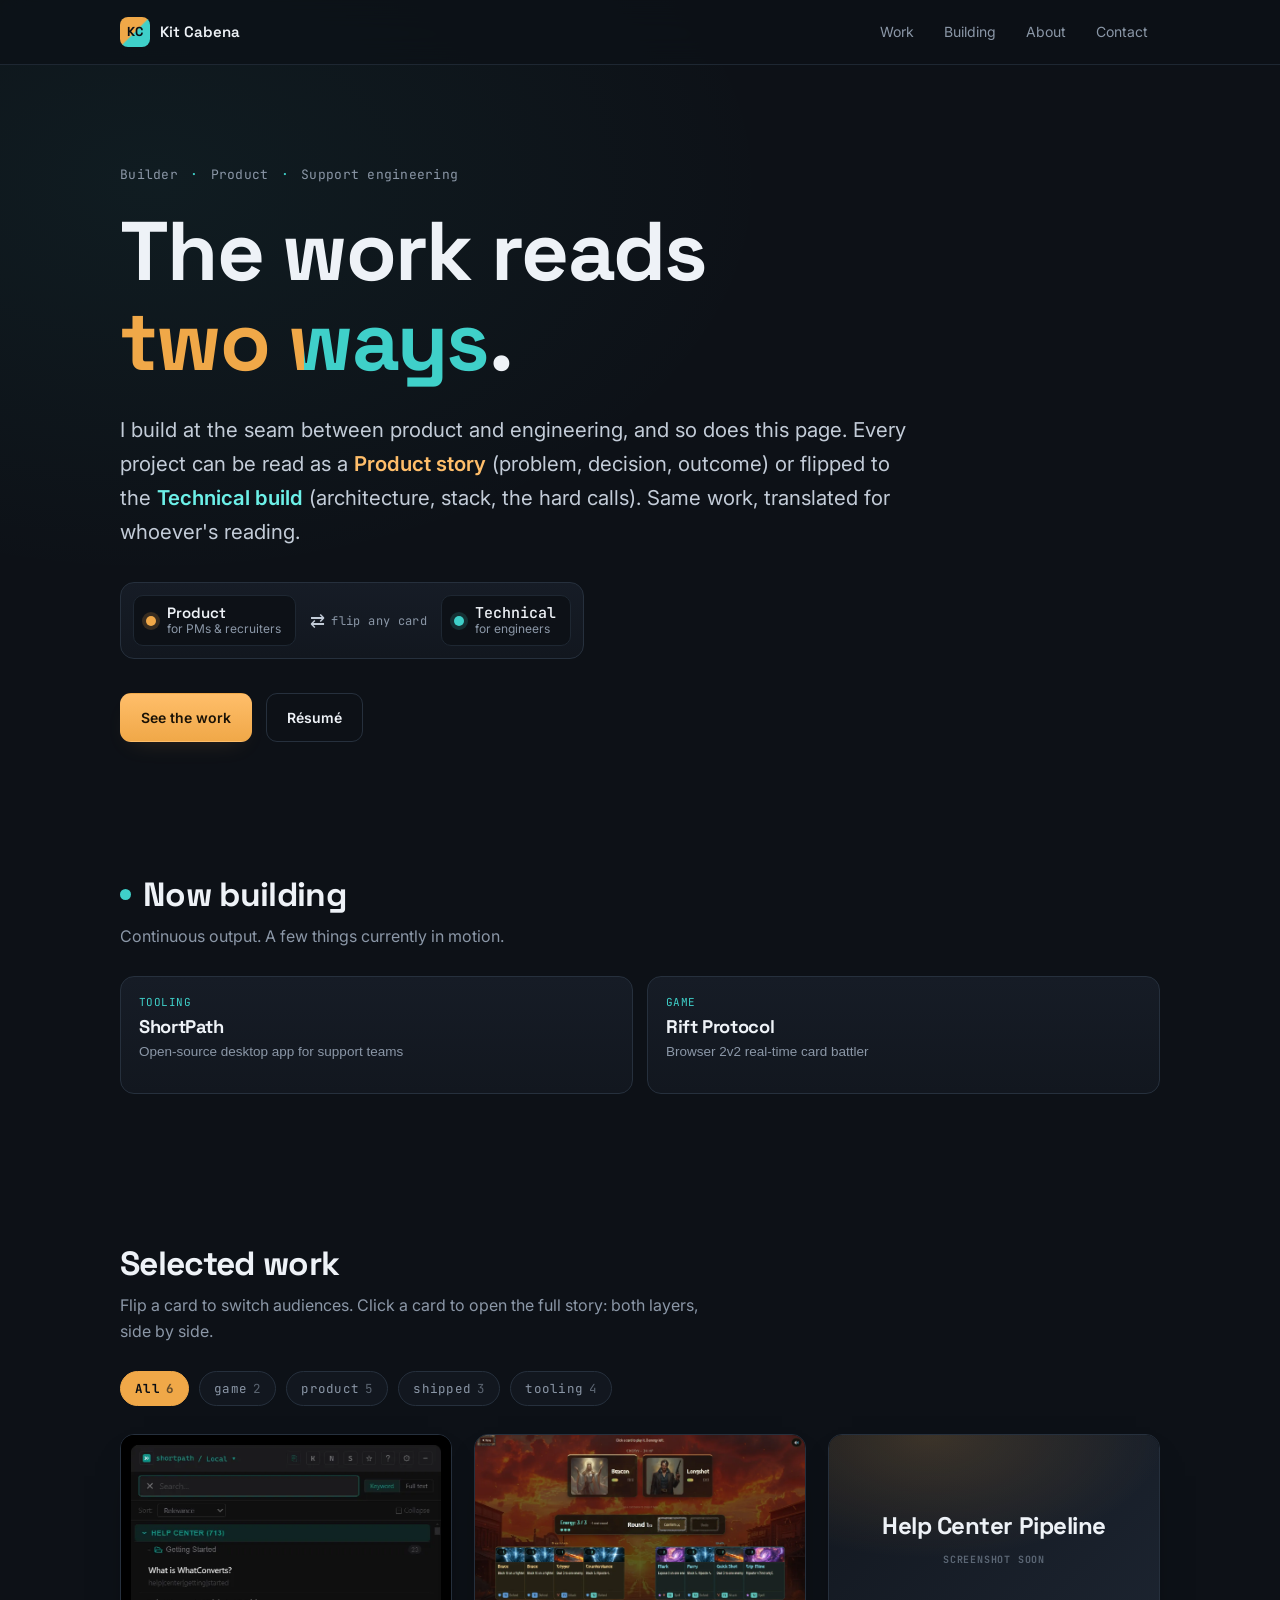
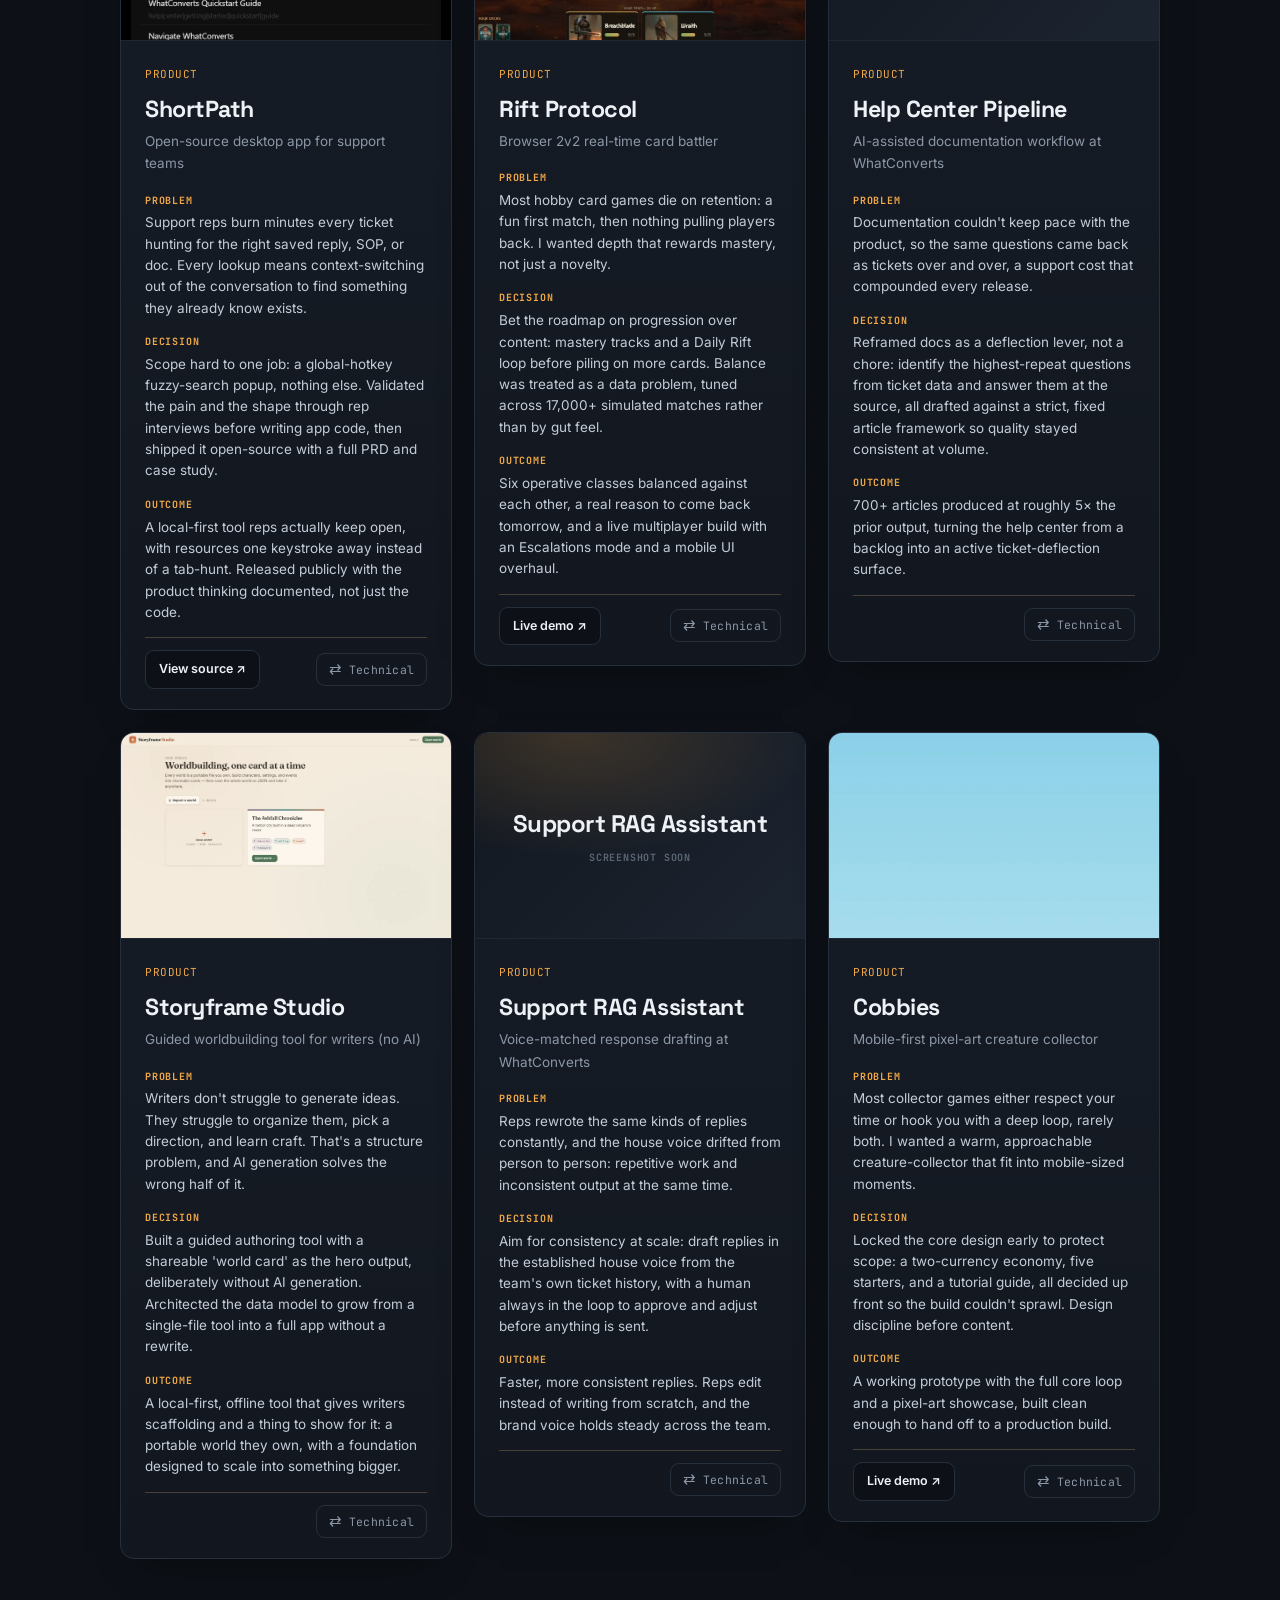
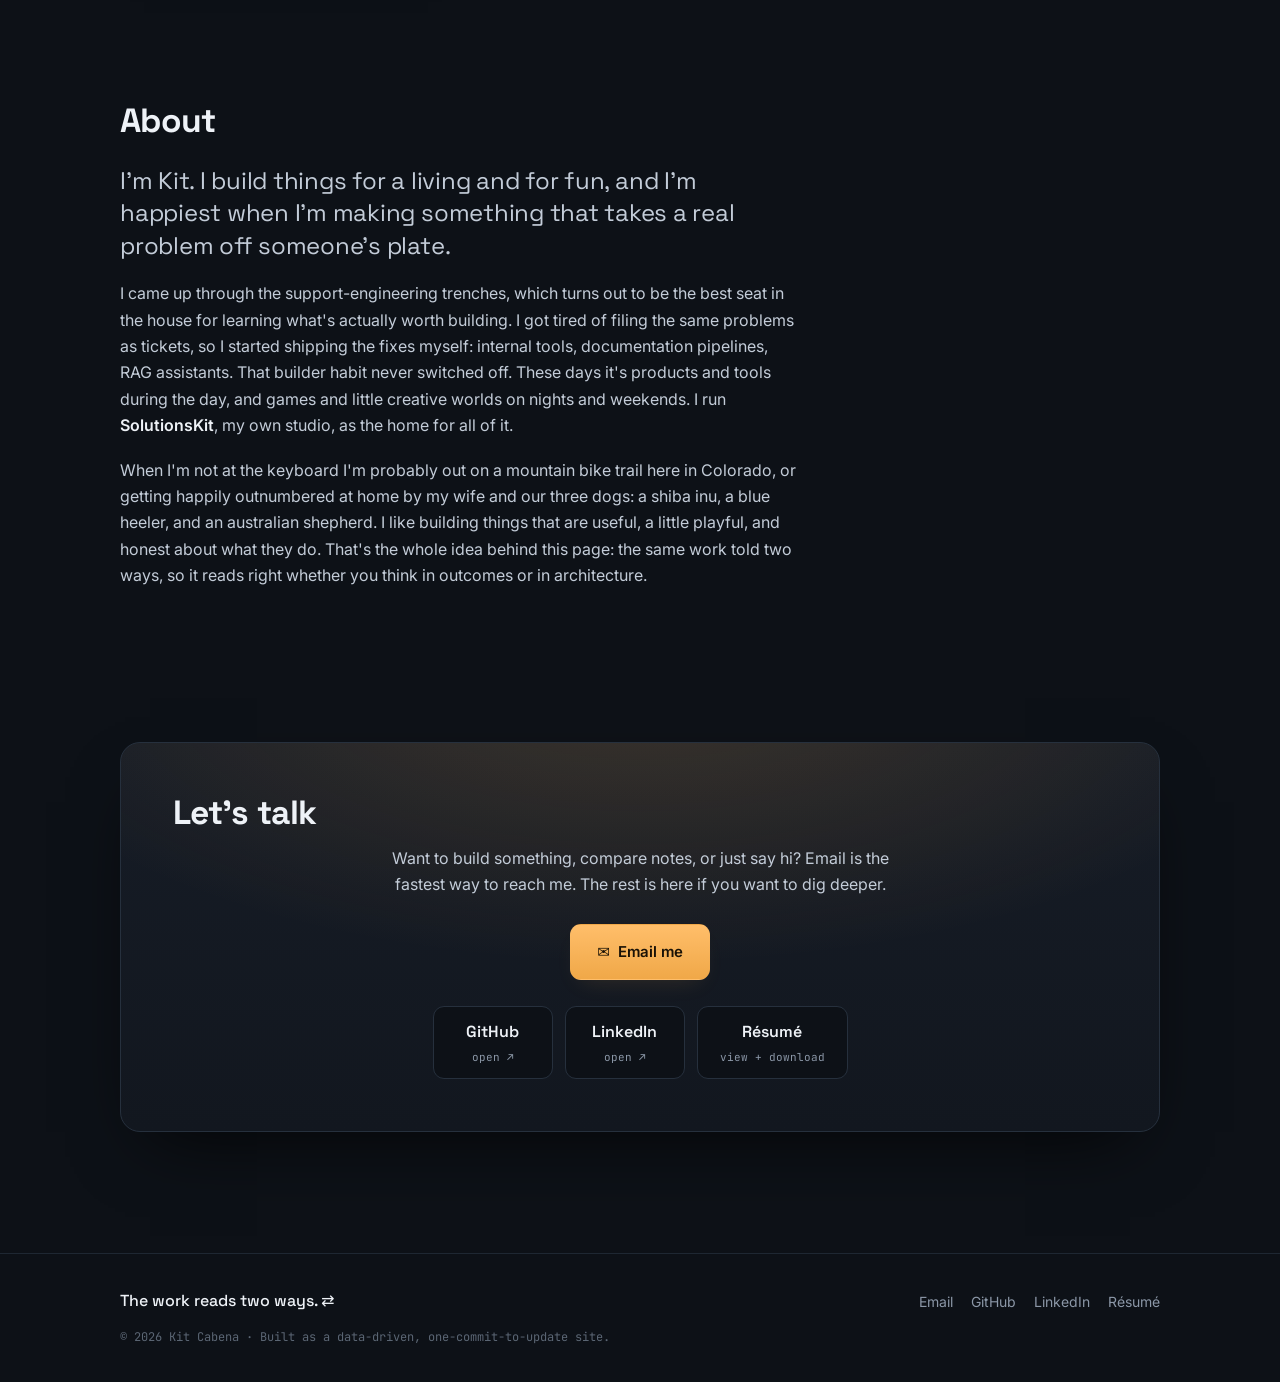
==== index.html @ 638cd9e2 "content: personable About, no em dashes, screenshots on cards, Rift Protocol - Rewrote About in a wa" ====
<!doctype html>
<html lang="en">
<head>
  <meta charset="utf-8" />
  <meta name="viewport" content="width=device-width, initial-scale=1" />
  <title>Kit Cabena · Product &amp; Engineering, read two ways</title>

  <meta name="description" content="Kit Cabena's portfolio. Every project reads two ways: flip a card between the Product story and the Technical build. Bridging product and engineering, deep and creative." />
  <meta name="author" content="Kit Cabena" />
  <meta name="theme-color" content="#0d1117" />

  <!-- Open Graph / social -->
  <meta property="og:type" content="website" />
  <meta property="og:title" content="Kit Cabena · Product &amp; Engineering, read two ways" />
  <meta property="og:description" content="Every project flips between a Product story and a Technical build. I bridge product and engineering, technically deep and creative." />
  <meta property="og:image" content="assets/og.png" />
  <meta property="og:image:width" content="1200" />
  <meta property="og:image:height" content="630" />
  <meta name="twitter:card" content="summary_large_image" />
  <meta name="twitter:title" content="Kit Cabena · Product &amp; Engineering, read two ways" />
  <meta name="twitter:description" content="Every project flips between a Product story and a Technical build." />
  <meta name="twitter:image" content="assets/og.png" />

  <link rel="icon" href="assets/favicon.svg" type="image/svg+xml" />

  <!-- Fonts: engineered grotesque display, clean sans body, mono for the technical layer -->
  <link rel="preconnect" href="https://fonts.googleapis.com" />
  <link rel="preconnect" href="https://fonts.gstatic.com" crossorigin />
  <link href="https://fonts.googleapis.com/css2?family=Space+Grotesk:wght@400;500;600;700&family=Inter:wght@400;500;600;700&family=JetBrains+Mono:wght@400;500;700&display=swap" rel="stylesheet" />

  <link rel="stylesheet" href="src/styles.css?v=4" />
</head>
<body>
  <a class="skip-link" href="#work">Skip to work</a>

  <!-- ── Header ─────────────────────────────────────────────────────────── -->
  <header class="site-header" id="top">
    <div class="wrap header-inner">
      <a class="logo" href="#top" aria-label="Kit Cabena, home">
        <span class="logo-mark" aria-hidden="true">KC</span>
        <span class="logo-text">Kit Cabena</span>
      </a>
      <nav class="nav" aria-label="Primary">
        <a href="#work">Work</a>
        <a href="#now">Building</a>
        <a href="#about">About</a>
        <a href="#contact">Contact</a>
      </nav>
    </div>
  </header>

  <main>
    <!-- ── Hero ─────────────────────────────────────────────────────────── -->
    <section class="hero wrap" id="hero">
      <p class="hero-eyebrow">Builder <span aria-hidden="true">·</span> Product <span aria-hidden="true">·</span> Support engineering</p>
      <h1 class="hero-title">
        The work reads <span class="grad-product">two ways</span>.
      </h1>
      <p class="hero-lede">
        I build at the seam between product and engineering, and so does this page.
        Every project can be read as a <strong class="ink-product">Product story</strong>
        (problem, decision, outcome) or flipped to the <strong class="ink-tech">Technical build</strong>
        (architecture, stack, the hard calls). Same work, translated for whoever's reading.
      </p>

      <!-- Compact "how to read this" explainer -->
      <div class="layer-explainer" role="note" aria-label="How to read the project cards">
        <div class="layer-chip layer-chip--product">
          <span class="dot" aria-hidden="true"></span>
          <div>
            <span class="layer-chip-title">Product</span>
            <span class="layer-chip-sub">for PMs &amp; recruiters</span>
          </div>
        </div>
        <button class="layer-explainer-flip" type="button" aria-hidden="true" tabindex="-1">
          <span class="flip-glyph">⇄</span> flip any card
        </button>
        <div class="layer-chip layer-chip--tech">
          <span class="dot" aria-hidden="true"></span>
          <div>
            <span class="layer-chip-title">Technical</span>
            <span class="layer-chip-sub">for engineers</span>
          </div>
        </div>
      </div>

      <div class="hero-cta">
        <a class="btn btn--primary" href="#work">See the work</a>
        <button class="btn btn--ghost" type="button" data-resume>Résumé</button>
      </div>
    </section>

    <!-- ── Now building (live strip) ────────────────────────────────────── -->
    <section class="now wrap" id="now" aria-labelledby="now-heading">
      <div class="section-head">
        <h2 id="now-heading" class="section-title">
          <span class="pulse" aria-hidden="true"></span> Now building
        </h2>
        <p class="section-sub">Continuous output. A few things currently in motion.</p>
      </div>
      <div class="now-strip" id="now-strip" role="list">
        <!-- rendered from projects.js (featured) -->
      </div>
    </section>

    <!-- ── Selected work ────────────────────────────────────────────────── -->
    <section class="work wrap" id="work" aria-labelledby="work-heading">
      <div class="section-head">
        <h2 id="work-heading" class="section-title">Selected work</h2>
        <p class="section-sub">
          Flip a card to switch audiences. Click a card to open the full story: both layers, side by side.
        </p>
      </div>

      <div class="filters" id="filters" role="group" aria-label="Filter projects by tag">
        <!-- filter buttons rendered from the union of project tags -->
      </div>

      <div class="grid" id="grid">
        <!-- project cards rendered from projects.js -->
      </div>
      <p class="grid-empty" id="grid-empty" hidden>No projects match that filter.</p>
    </section>

    <!-- ── About ────────────────────────────────────────────────────────── -->
    <section class="about wrap" id="about" aria-labelledby="about-heading">
      <div class="section-head">
        <h2 id="about-heading" class="section-title">About</h2>
      </div>
      <div class="about-body">
        <p class="about-lede">
          I'm Kit. I build things for a living and for fun, and I'm happiest when I'm
          making something that takes a real problem off someone's plate.
        </p>
        <p>
          I came up through the support-engineering trenches, which turns out to be the
          best seat in the house for learning what's actually worth building. I got tired
          of filing the same problems as tickets, so I started shipping the fixes myself:
          internal tools, documentation pipelines, RAG assistants. That builder habit never
          switched off. These days it's products and tools during the day, and games and
          little creative worlds on nights and weekends. I run <strong>SolutionsKit</strong>,
          my own studio, as the home for all of it.
        </p>
        <p>
          When I'm not at the keyboard I'm probably out on a mountain bike trail here in
          Colorado, or getting happily outnumbered at home by my wife and our three dogs:
          a shiba inu, a blue heeler, and an australian shepherd. I like building things
          that are useful, a little playful, and honest about what they do. That's the whole
          idea behind this page: the same work told two ways, so it reads right whether you
          think in outcomes or in architecture.
        </p>
      </div>
    </section>

    <!-- ── Contact ──────────────────────────────────────────────────────── -->
    <section class="contact wrap" id="contact" aria-labelledby="contact-heading">
      <div class="contact-card">
        <h2 id="contact-heading" class="section-title">Let's talk</h2>
        <p class="contact-lede">
          Want to build something, compare notes, or just say hi? Email is the fastest way
          to reach me. The rest is here if you want to dig deeper.
        </p>

        <a class="btn btn--primary btn--lg contact-primary"
           href="mailto:dadpopsdev@gmail.com?subject=Saw%20your%20portfolio&amp;body=Hi%20Kit%2C%0A%0A">
          <span aria-hidden="true">✉</span> Email me
        </a>

        <div class="contact-links">
          <a class="contact-link" id="link-github" href="#" target="_blank" rel="noopener noreferrer" data-ask="github">
            <span class="contact-link-label">GitHub</span>
            <span class="contact-link-hint" data-ask-hint>link TBD</span>
          </a>
          <a class="contact-link" id="link-linkedin" href="#" target="_blank" rel="noopener noreferrer" data-ask="linkedin">
            <span class="contact-link-label">LinkedIn</span>
            <span class="contact-link-hint" data-ask-hint>link TBD</span>
          </a>
          <button class="contact-link" type="button" data-resume>
            <span class="contact-link-label">Résumé</span>
            <span class="contact-link-hint">view + download</span>
          </button>
        </div>
      </div>
    </section>
  </main>

  <!-- ── Footer ───────────────────────────────────────────────────────── -->
  <footer class="site-footer">
    <div class="wrap footer-inner">
      <p class="footer-thesis">The work reads two ways. <span aria-hidden="true">⇄</span></p>
      <nav class="footer-links" aria-label="Footer">
        <a href="mailto:dadpopsdev@gmail.com">Email</a>
        <a id="foot-github" href="#" target="_blank" rel="noopener noreferrer" data-ask="github">GitHub</a>
        <a id="foot-linkedin" href="#" target="_blank" rel="noopener noreferrer" data-ask="linkedin">LinkedIn</a>
        <button type="button" data-resume>Résumé</button>
      </nav>
      <p class="footer-fine">© <span id="year">2026</span> Kit Cabena · Built as a data-driven, one-commit-to-update site.</p>
    </div>
  </footer>

  <!-- ── Project modal (single instance, populated on open) ───────────── -->
  <div class="modal-root" id="modal-root" hidden>
    <div class="modal-backdrop" data-close="backdrop"></div>
    <div class="modal" role="dialog" aria-modal="true" aria-labelledby="modal-title" tabindex="-1">
      <button class="modal-close" type="button" data-close="button" aria-label="Close">✕</button>
      <div class="modal-content" id="modal-content">
        <!-- populated by app.js -->
      </div>
    </div>
  </div>

  <script type="module" src="src/app.js?v=4"></script>
</body>
</html>
---- src/styles.css ----
/* =============================================================================
 * styles.css — Kit Cabena, dual-layer portfolio
 *
 * Design system is dual-signal: one deep-ink base, two accents that ARE the
 * two-audience argument — amber = product, phosphor cyan = technical. The
 * signature is the per-card flip, executed as a true mode-change: the color
 * temperature AND the typographic voice both shift between faces.
 * =========================================================================== */

/* ── Tokens ────────────────────────────────────────────────────────────── */
:root {
  /* base — deep ink */
  --ink-900: #0a0e14;
  --ink-850: #0d1117;   /* page base */
  --ink-800: #12171f;
  --surface: #161c26;   /* raised card */
  --surface-2: #1c2430; /* raised-more */
  --hair: #26303d;      /* hairline borders */
  --hair-soft: #1e2732;

  /* text — muted fog */
  --fog-100: #eef2f7;
  --fog-300: #c3ccd8;
  --fog-500: #8b97a7;
  --fog-700: #5b6674;

  /* dual signal */
  --product: #f0a848;         /* amber — product */
  --product-bright: #ffbe6a;
  --product-deep: #7a4d15;
  --product-glow: rgba(240, 168, 72, 0.18);

  --tech: #3fd0c9;            /* phosphor cyan — technical */
  --tech-bright: #6cf0e8;
  --tech-deep: #12514d;
  --tech-glow: rgba(63, 208, 201, 0.16);

  /* type */
  --font-display: "Space Grotesk", system-ui, sans-serif;
  --font-body: "Inter", system-ui, -apple-system, sans-serif;
  --font-mono: "JetBrains Mono", ui-monospace, "SF Mono", Menlo, monospace;

  /* geometry */
  --radius: 14px;
  --radius-lg: 20px;
  --wrap: 1120px;
  --gutter: clamp(18px, 4vw, 40px);

  --shadow-card: 0 1px 0 rgba(255,255,255,0.03) inset, 0 18px 40px -24px rgba(0,0,0,0.7);
  --shadow-pop: 0 30px 70px -30px rgba(0,0,0,0.85);

  --ease: cubic-bezier(0.22, 1, 0.36, 1);
  --flip-ease: cubic-bezier(0.66, 0, 0.2, 1);
}

/* ── Reset-ish ─────────────────────────────────────────────────────────── */
* { box-sizing: border-box; }
html { scroll-behavior: smooth; }
@media (prefers-reduced-motion: reduce) { html { scroll-behavior: auto; } }

body {
  margin: 0;
  background:
    radial-gradient(1100px 620px at 78% -8%, rgba(240,168,72,0.07), transparent 60%),
    radial-gradient(1000px 640px at 12% 4%, rgba(63,208,201,0.06), transparent 62%),
    var(--ink-850);
  color: var(--fog-300);
  font-family: var(--font-body);
  font-size: 16px;
  line-height: 1.65;
  -webkit-font-smoothing: antialiased;
  text-rendering: optimizeLegibility;
  overflow-x: hidden;
}

h1, h2, h3 { font-family: var(--font-display); color: var(--fog-100); line-height: 1.08; letter-spacing: -0.02em; margin: 0; }
p { margin: 0; }
a { color: inherit; text-decoration: none; }
strong { color: var(--fog-100); font-weight: 600; }
img { max-width: 100%; display: block; }

.wrap { width: 100%; max-width: var(--wrap); margin-inline: auto; padding-inline: var(--gutter); }

/* accessible focus — visible for keyboard users */
:focus-visible {
  outline: 2px solid var(--tech-bright);
  outline-offset: 3px;
  border-radius: 4px;
}

.skip-link {
  position: fixed; top: -60px; left: 12px; z-index: 200;
  background: var(--product); color: #1a1206; font-weight: 600;
  padding: 10px 16px; border-radius: 10px; transition: top 0.2s var(--ease);
}
.skip-link:focus { top: 12px; }

/* ── Header ────────────────────────────────────────────────────────────── */
.site-header {
  position: sticky; top: 0; z-index: 100;
  background: color-mix(in srgb, var(--ink-850) 72%, transparent);
  backdrop-filter: blur(14px) saturate(1.2);
  -webkit-backdrop-filter: blur(14px) saturate(1.2);
  border-bottom: 1px solid var(--hair-soft);
}
.header-inner { display: flex; align-items: center; justify-content: space-between; height: 64px; }
.logo { display: inline-flex; align-items: center; gap: 10px; font-family: var(--font-display); font-weight: 600; color: var(--fog-100); }
.logo-mark {
  display: grid; place-items: center; width: 30px; height: 30px; border-radius: 8px;
  font-size: 13px; letter-spacing: 0.02em; color: var(--ink-900); font-weight: 700;
  background: linear-gradient(135deg, var(--product) 0%, var(--product) 48%, var(--tech) 52%, var(--tech) 100%);
}
.logo-text { font-size: 15px; }
.nav { display: flex; gap: 6px; }
.nav a {
  font-size: 14px; color: var(--fog-500); padding: 8px 12px; border-radius: 8px;
  transition: color 0.2s var(--ease), background 0.2s var(--ease);
}
.nav a:hover { color: var(--fog-100); background: var(--surface); }
@media (max-width: 560px) { .logo-text { display: none; } .nav a { padding: 8px 9px; } }

/* ── Hero ──────────────────────────────────────────────────────────────── */
.hero { padding-top: clamp(56px, 11vh, 120px); padding-bottom: clamp(40px, 7vh, 84px); }
.hero-eyebrow {
  font-family: var(--font-mono); font-size: 13px; letter-spacing: 0.02em;
  color: var(--fog-500); margin-bottom: 22px;
}
.hero-eyebrow span { color: var(--tech); padding-inline: 4px; }
.hero-title { font-size: clamp(2.6rem, 7.5vw, 5.2rem); font-weight: 700; max-width: 15ch; }
/* "two ways" — a hard 50/50 split: left half amber (product), right half cyan (technical) */
.grad-product {
  background: linear-gradient(90deg, var(--product) 0%, var(--product) 50%, var(--tech) 50%, var(--tech) 100%);
  -webkit-background-clip: text; background-clip: text; color: transparent;
  white-space: nowrap;
}
.hero-lede { margin-top: 26px; max-width: 62ch; font-size: clamp(1.05rem, 1.6vw, 1.28rem); color: var(--fog-300); }
.ink-product { color: var(--product-bright); }
.ink-tech { color: var(--tech-bright); }

.layer-explainer {
  margin-top: 34px; display: inline-flex; align-items: stretch; gap: 12px; flex-wrap: wrap;
  padding: 12px; border: 1px solid var(--hair); border-radius: var(--radius);
  background: linear-gradient(180deg, var(--surface), var(--ink-800));
}
.layer-chip { display: flex; align-items: center; gap: 11px; padding: 8px 14px 8px 12px; border-radius: 10px; background: var(--ink-850); border: 1px solid var(--hair-soft); }
.layer-chip .dot { width: 10px; height: 10px; border-radius: 50%; flex: none; }
.layer-chip--product .dot { background: var(--product); box-shadow: 0 0 0 4px var(--product-glow); }
.layer-chip--tech .dot { background: var(--tech); box-shadow: 0 0 0 4px var(--tech-glow); }
.layer-chip div { display: flex; flex-direction: column; line-height: 1.2; }
.layer-chip-title { font-family: var(--font-display); font-weight: 600; color: var(--fog-100); font-size: 15px; }
.layer-chip--tech .layer-chip-title { font-family: var(--font-mono); font-weight: 500; }
.layer-chip-sub { font-size: 12px; color: var(--fog-500); }
.layer-explainer-flip {
  display: inline-flex; align-items: center; gap: 6px; align-self: center;
  background: none; border: none; color: var(--fog-500); font-family: var(--font-mono);
  font-size: 12px; padding: 0 2px; letter-spacing: 0.03em;
}
.layer-explainer-flip .flip-glyph { font-size: 18px; color: var(--fog-300); }

.hero-cta { margin-top: 34px; display: flex; gap: 14px; flex-wrap: wrap; }

/* ── Buttons ───────────────────────────────────────────────────────────── */
.btn {
  --btn-fg: var(--fog-100);
  display: inline-flex; align-items: center; gap: 8px; cursor: pointer;
  font-family: var(--font-body); font-weight: 600; font-size: 14px;
  padding: 12px 20px; border-radius: 11px; border: 1px solid transparent;
  color: var(--btn-fg); background: var(--surface); border-color: var(--hair);
  transition: transform 0.18s var(--ease), background 0.2s var(--ease), border-color 0.2s var(--ease), box-shadow 0.2s var(--ease);
}
.btn:hover { transform: translateY(-2px); }
.btn--lg { padding: 15px 26px; font-size: 15px; }
.btn--primary {
  color: #1a1206; border-color: transparent;
  background: linear-gradient(180deg, var(--product-bright), var(--product));
  box-shadow: 0 10px 24px -12px var(--product-glow);
}
.btn--primary:hover { box-shadow: 0 16px 30px -12px rgba(240,168,72,0.5); }
.btn--ghost { background: transparent; }
.btn--ghost:hover { border-color: var(--fog-700); background: var(--surface); }

/* ── Section scaffolding ───────────────────────────────────────────────── */
section { scroll-margin-top: 84px; }
.section-head { margin-bottom: 26px; }
.section-title { font-size: clamp(1.5rem, 3vw, 2.1rem); display: flex; align-items: center; gap: 12px; }
.section-sub { margin-top: 10px; color: var(--fog-500); max-width: 60ch; }
.now, .work, .about { padding-block: clamp(48px, 8vh, 88px); }

/* ── Now building strip ────────────────────────────────────────────────── */
.pulse {
  width: 11px; height: 11px; border-radius: 50%; background: var(--tech);
  box-shadow: 0 0 0 0 var(--tech-glow); animation: pulse 2.2s var(--ease) infinite;
}
@keyframes pulse {
  0%   { box-shadow: 0 0 0 0 rgba(63,208,201,0.5); }
  70%  { box-shadow: 0 0 0 12px rgba(63,208,201,0); }
  100% { box-shadow: 0 0 0 0 rgba(63,208,201,0); }
}
.now-strip { display: grid; grid-auto-flow: column; grid-auto-columns: minmax(260px, 1fr); gap: 14px; overflow-x: auto; padding-bottom: 8px; scrollbar-width: thin; }
@media (max-width: 720px) { .now-strip { grid-auto-columns: minmax(230px, 82%); } }
.now-card {
  text-align: left; border: 1px solid var(--hair); border-radius: var(--radius);
  padding: 18px; background: linear-gradient(180deg, var(--surface), var(--ink-800));
  cursor: pointer; transition: transform 0.2s var(--ease), border-color 0.2s var(--ease);
  display: flex; flex-direction: column; gap: 8px; min-height: 118px;
}
.now-card:hover { transform: translateY(-3px); border-color: var(--product); }
.now-card .now-tag { font-family: var(--font-mono); font-size: 11px; color: var(--tech); letter-spacing: 0.04em; text-transform: uppercase; }
.now-card h3 { font-size: 1.15rem; }
.now-card p { font-size: 13.5px; color: var(--fog-500); }

/* ── Filters ───────────────────────────────────────────────────────────── */
.filters { display: flex; flex-wrap: wrap; gap: 10px; margin-bottom: 28px; }
.filter-btn {
  font-family: var(--font-mono); font-size: 12.5px; letter-spacing: 0.02em;
  color: var(--fog-500); background: var(--ink-800); border: 1px solid var(--hair);
  padding: 8px 14px; border-radius: 999px; cursor: pointer;
  transition: color 0.18s var(--ease), border-color 0.18s var(--ease), background 0.18s var(--ease);
}
.filter-btn:hover { color: var(--fog-100); border-color: var(--fog-700); }
.filter-btn[aria-pressed="true"] { color: var(--ink-900); background: var(--product); border-color: var(--product); font-weight: 700; }
.filter-btn .count { opacity: 0.6; margin-left: 6px; }

/* ── Grid ──────────────────────────────────────────────────────────────── */
.grid { display: grid; grid-template-columns: repeat(auto-fill, minmax(320px, 1fr)); gap: 22px; align-items: start; }
@media (max-width: 520px) { .grid { grid-template-columns: 1fr; } }
.grid-empty { text-align: center; color: var(--fog-500); padding: 40px 0; font-family: var(--font-mono); }

/* item wrapper handles filter show/hide animation */
.card-item { transition: opacity 0.3s var(--ease), transform 0.3s var(--ease); }
.card-item.is-hidden { opacity: 0; transform: scale(0.94); pointer-events: none; position: absolute; width: 0; height: 0; overflow: hidden; }

/* scroll reveal */
.reveal { opacity: 0; transform: translateY(22px); }
.reveal.in { opacity: 1; transform: none; transition: opacity 0.6s var(--ease), transform 0.6s var(--ease); }

/* =============================================================================
 * The signature: the flip card
 * =========================================================================== */
.card {
  position: relative;
  perspective: 1600px;
  cursor: pointer;
}
/* Faces are grid-stacked into a single cell, so the card auto-sizes to the
   taller face — no fixed aspect ratio, no clipped content on hover. */
.card-inner {
  position: relative;
  display: grid;
  transform-style: preserve-3d;
  transition: transform 0.7s var(--flip-ease);
}
.card.flipped .card-inner { transform: rotateY(180deg); }

.face {
  grid-area: 1 / 1;
  backface-visibility: hidden; -webkit-backface-visibility: hidden;
  border-radius: var(--radius); overflow: hidden;
  border: 1px solid var(--hair);
  display: flex; flex-direction: column;
  box-shadow: var(--shadow-card);
  min-height: 0;
}

/* --- Product face: warm, amber, human --- */
.face--product {
  background: linear-gradient(180deg, var(--surface) 0%, var(--ink-800) 100%);
}
.card:hover .face--product { border-color: color-mix(in srgb, var(--product) 55%, var(--hair)); }

/* card screenshot: 16:10 cover at the top of the product face; full gallery is in the modal */
.face--product .shot {
  position: relative; aspect-ratio: 16 / 10; width: 100%; flex: none;
  background: var(--ink-900); overflow: hidden; border-bottom: 1px solid var(--hair-soft);
}
.face--product .shot img { width: 100%; height: 100%; object-fit: cover; object-position: top; }
.shot-placeholder {
  position: absolute; inset: 0; display: grid; place-items: center; text-align: center;
  background:
    radial-gradient(120% 100% at 30% 0%, var(--product-glow), transparent 60%),
    linear-gradient(135deg, var(--ink-800), var(--surface-2));
}
.shot-placeholder span {
  font-family: var(--font-display); font-weight: 700; font-size: 1.5rem;
  color: var(--fog-100); padding: 0 18px; letter-spacing: -0.02em;
}
.shot-placeholder small { display:block; font-family: var(--font-mono); font-size: 10px; color: var(--fog-700); margin-top: 6px; letter-spacing: 0.08em; text-transform: uppercase; }

.face--product .body { padding: 24px 24px 20px; display: flex; flex-direction: column; gap: 14px; flex: 1; min-height: 0; }
.face--product .kicker { font-family: var(--font-mono); font-size: 11px; color: var(--product); letter-spacing: 0.05em; text-transform: uppercase; }
.face--product h3 { font-size: 1.45rem; }
.face--product .role { font-size: 13.5px; color: var(--fog-500); margin-top: -6px; }
.pdo { display: flex; flex-direction: column; gap: 15px; margin-top: 4px; }
.pdo-row { font-size: 13.5px; line-height: 1.58; color: var(--fog-300); }
.pdo-row b { display: block; font-family: var(--font-mono); font-size: 10px; text-transform: uppercase; letter-spacing: 0.08em; color: var(--product); margin-bottom: 4px; }

/* --- Technical face: cool, cyan, mono --- */
.face--tech {
  transform: rotateY(180deg);
  background:
    linear-gradient(180deg, #0b1418 0%, #0a1013 100%);
  font-family: var(--font-mono);
}
.face--tech::before {
  content: ""; position: absolute; inset: 0; pointer-events: none;
  background-image: linear-gradient(var(--tech-glow) 1px, transparent 1px);
  background-size: 100% 26px; opacity: 0.25; mask-image: linear-gradient(180deg, transparent, #000 40%);
}
.card:hover .face--tech { border-color: color-mix(in srgb, var(--tech) 55%, var(--hair)); }
.face--tech .body { padding: 24px; display: flex; flex-direction: column; gap: 15px; flex: 1; position: relative; }
.face--tech .kicker { font-size: 11px; color: var(--tech); letter-spacing: 0.08em; text-transform: uppercase; }
.face--tech h3 { font-family: var(--font-mono); font-weight: 700; font-size: 1.2rem; color: var(--tech-bright); letter-spacing: -0.01em; }
.face--tech .tech-label { font-size: 10px; color: var(--fog-700); text-transform: uppercase; letter-spacing: 0.1em; }
.face--tech .tech-block { font-size: 12.5px; line-height: 1.55; color: var(--fog-300); }
.stackline { display: flex; flex-wrap: wrap; gap: 6px; }
.stackline .chip { font-size: 11px; color: var(--tech-bright); border: 1px solid var(--tech-deep); background: rgba(63,208,201,0.06); padding: 3px 8px; border-radius: 6px; }
.face--tech .calls { color: var(--fog-500); font-size: 12px; border-left: 2px solid var(--tech-deep); padding-left: 10px; }

/* --- shared footer row (link + flip) on both faces --- */
.face-foot {
  margin-top: auto; padding-top: 12px; display: flex; align-items: center; gap: 10px;
  border-top: 1px solid var(--hair-soft);
}
.face--product .face-foot { border-color: color-mix(in srgb, var(--product) 20%, var(--hair-soft)); }

.smart-link {
  display: inline-flex; align-items: center; gap: 6px; font-family: var(--font-body);
  font-size: 12.5px; font-weight: 600; padding: 8px 13px; border-radius: 9px;
  border: 1px solid var(--hair); color: var(--fog-100); background: var(--ink-850);
  transition: transform 0.16s var(--ease), border-color 0.16s var(--ease), color 0.16s var(--ease);
}
.smart-link:hover { transform: translateY(-1px); }
.face--product .smart-link:hover { border-color: var(--product); color: var(--product-bright); }
.face--tech .smart-link { font-family: var(--font-mono); }
.face--tech .smart-link:hover { border-color: var(--tech); color: var(--tech-bright); }
.smart-link--quiet { color: var(--fog-500); cursor: default; }
.smart-link--quiet:hover { transform: none; border-color: var(--hair); }

.flip-btn {
  margin-left: auto; display: inline-flex; align-items: center; gap: 7px;
  font-family: var(--font-mono); font-size: 11.5px; letter-spacing: 0.02em;
  padding: 8px 12px; border-radius: 9px; cursor: pointer;
  border: 1px solid var(--hair); background: transparent; color: var(--fog-500);
  transition: color 0.16s var(--ease), border-color 0.16s var(--ease), background 0.16s var(--ease);
}
.flip-btn .g { font-size: 15px; line-height: 1; }
.face--product .flip-btn:hover { color: var(--tech-bright); border-color: var(--tech); }
.face--tech .flip-btn:hover { color: var(--product-bright); border-color: var(--product); }

/* ── About ─────────────────────────────────────────────────────────────── */
.about-body { max-width: 68ch; display: flex; flex-direction: column; gap: 18px; }
.about-lede { font-size: clamp(1.15rem, 2vw, 1.5rem); font-family: var(--font-display); color: var(--fog-100); line-height: 1.35; letter-spacing: -0.01em; }
.about-body p { color: var(--fog-300); }
.about-note { color: var(--fog-700); font-size: 13px; font-style: italic; }

/* ── Contact ───────────────────────────────────────────────────────────── */
.contact { padding-block: clamp(56px, 9vh, 100px); }
.contact-card {
  border: 1px solid var(--hair); border-radius: var(--radius-lg);
  padding: clamp(28px, 5vw, 52px); text-align: center;
  background:
    radial-gradient(120% 140% at 50% -20%, var(--product-glow), transparent 55%),
    linear-gradient(180deg, var(--surface), var(--ink-800));
  box-shadow: var(--shadow-pop);
}
.contact-lede { margin: 14px auto 26px; max-width: 52ch; color: var(--fog-300); }
.contact-primary { margin-inline: auto; }
.contact-links { margin-top: 26px; display: flex; gap: 12px; justify-content: center; flex-wrap: wrap; }
.contact-link {
  display: flex; flex-direction: column; gap: 2px; align-items: center;
  border: 1px solid var(--hair); border-radius: 11px; padding: 12px 22px; min-width: 120px;
  background: var(--ink-850); transition: transform 0.18s var(--ease), border-color 0.18s var(--ease);
  cursor: pointer; font: inherit; color: inherit;
}
.contact-link:hover { transform: translateY(-2px); border-color: var(--tech); }
.contact-link-label { font-family: var(--font-display); font-weight: 600; color: var(--fog-100); }
.contact-link-hint { font-family: var(--font-mono); font-size: 11px; color: var(--fog-500); }

/* ── Footer ────────────────────────────────────────────────────────────── */
.site-footer { border-top: 1px solid var(--hair-soft); margin-top: 40px; padding-block: 34px; }
.footer-inner { display: flex; flex-wrap: wrap; gap: 14px 26px; align-items: center; justify-content: space-between; }
.footer-thesis { font-family: var(--font-display); color: var(--fog-100); font-weight: 500; }
.footer-links { display: flex; gap: 18px; }
.footer-links a, .footer-links button { font-size: 14px; color: var(--fog-500); background: none; border: 0; font-family: inherit; cursor: pointer; padding: 0; }
.footer-links a:hover, .footer-links button:hover { color: var(--fog-100); }
.footer-fine { flex-basis: 100%; font-size: 12px; color: var(--fog-700); font-family: var(--font-mono); }

/* =============================================================================
 * Modal
 * =========================================================================== */
.modal-root { position: fixed; inset: 0; z-index: 150; display: grid; place-items: center; padding: clamp(12px, 4vw, 40px); }
/* The author `display:grid` above would otherwise override the UA `[hidden]{display:none}`,
   leaving the backdrop covering the page at all times. Re-assert hidden (higher specificity). */
.modal-root[hidden] { display: none; }
.modal-backdrop { position: absolute; inset: 0; background: rgba(4,7,11,0.72); backdrop-filter: blur(6px); -webkit-backdrop-filter: blur(6px); animation: fade 0.25s var(--ease); }
.modal {
  position: relative; z-index: 1; width: min(920px, 100%); max-height: 88vh; overflow-y: auto;
  background: linear-gradient(180deg, var(--surface), var(--ink-850));
  border: 1px solid var(--hair); border-radius: var(--radius-lg);
  box-shadow: var(--shadow-pop); animation: pop 0.32s var(--ease);
}
@keyframes fade { from { opacity: 0; } }
@keyframes pop { from { opacity: 0; transform: translateY(16px) scale(0.98); } }
.modal-close {
  position: absolute; top: 14px; right: 14px; z-index: 3; width: 38px; height: 38px; border-radius: 10px;
  border: 1px solid var(--hair); background: color-mix(in srgb, var(--ink-850) 80%, transparent); color: var(--fog-300);
  cursor: pointer; font-size: 15px; backdrop-filter: blur(6px);
  transition: color 0.16s var(--ease), border-color 0.16s var(--ease);
}
.modal-close:hover { color: var(--fog-100); border-color: var(--fog-700); }

.modal-hero { position: relative; aspect-ratio: 16 / 8; background: var(--ink-900); overflow: hidden; border-bottom: 1px solid var(--hair); }
.modal-hero img { width: 100%; height: 100%; object-fit: cover; }
.modal-hero .shot-placeholder span { font-size: 2rem; }

/* modal media gallery — aspect-preserving horizontal strip, nothing cropped */
.modal-gallery {
  display: flex; gap: 12px; overflow-x: auto; padding: 16px;
  background: var(--ink-900); border-bottom: 1px solid var(--hair);
  scrollbar-width: thin; scroll-snap-type: x proximity;
}
.modal-gallery a {
  flex: none; scroll-snap-align: start; border-radius: 10px; overflow: hidden;
  border: 1px solid var(--hair); background: #000; line-height: 0;
  transition: border-color 0.16s var(--ease);
}
.modal-gallery a:hover { border-color: var(--tech); }
.modal-gallery img { height: 300px; width: auto; max-width: none; display: block; object-fit: contain; }
@media (max-width: 640px) { .modal-gallery img { height: 220px; } }

/* résumé viewer (embedded PDF) */
.resume-frame {
  border: 1px solid var(--hair); border-radius: var(--radius); overflow: hidden;
  background: #2a2f37; height: min(72vh, 900px); margin-top: 18px;
}
.resume-frame iframe { width: 100%; height: 100%; border: 0; display: block; }

.modal-body { padding: clamp(20px, 4vw, 36px); }
.modal-eyebrow { font-family: var(--font-mono); font-size: 12px; color: var(--tech); text-transform: uppercase; letter-spacing: 0.06em; }
#modal-title { font-size: clamp(1.6rem, 4vw, 2.4rem); margin: 8px 0 4px; }
.modal-role { color: var(--fog-500); }
.modal-tags { display: flex; gap: 8px; flex-wrap: wrap; margin-top: 14px; }
.modal-tags .chip { font-family: var(--font-mono); font-size: 11px; color: var(--fog-500); border: 1px solid var(--hair); padding: 3px 9px; border-radius: 999px; }

.modal-narrative { margin-top: 22px; display: flex; flex-direction: column; gap: 14px; color: var(--fog-300); max-width: 70ch; }

.modal-metrics { display: flex; flex-wrap: wrap; gap: 12px; margin-top: 24px; }
.metric { border: 1px solid var(--hair); border-radius: 12px; padding: 12px 18px; background: var(--ink-850); min-width: 120px; }
.metric-value { font-family: var(--font-display); font-weight: 700; font-size: 1.4rem; color: var(--fog-100); }
.metric-label { font-family: var(--font-mono); font-size: 11px; color: var(--fog-500); text-transform: uppercase; letter-spacing: 0.05em; }

/* both layers coexist here */
.modal-layers { display: grid; grid-template-columns: 1fr 1fr; gap: 16px; margin-top: 28px; }
@media (max-width: 680px) { .modal-layers { grid-template-columns: 1fr; } }
.layer-panel { border: 1px solid var(--hair); border-radius: var(--radius); padding: 18px; }
.layer-panel--product { background: linear-gradient(180deg, rgba(240,168,72,0.05), transparent); border-color: color-mix(in srgb, var(--product) 30%, var(--hair)); }
.layer-panel--tech { background: linear-gradient(180deg, rgba(63,208,201,0.05), transparent); border-color: color-mix(in srgb, var(--tech) 30%, var(--hair)); font-family: var(--font-mono); }
.layer-panel h4 { margin: 0 0 12px; font-family: var(--font-display); font-size: 0.95rem; display: flex; align-items: center; gap: 8px; }
.layer-panel--tech h4 { font-family: var(--font-mono); }
.layer-panel h4 .dot { width: 9px; height: 9px; border-radius: 50%; }
.layer-panel--product h4 .dot { background: var(--product); }
.layer-panel--tech h4 .dot { background: var(--tech); }
.layer-panel--product h4 { color: var(--product-bright); }
.layer-panel--tech h4 { color: var(--tech-bright); }
.layer-row { margin-bottom: 12px; font-size: 13px; line-height: 1.55; }
.layer-row:last-child { margin-bottom: 0; }
.layer-row b { display: block; font-family: var(--font-mono); font-size: 10px; text-transform: uppercase; letter-spacing: 0.06em; margin-bottom: 3px; }
.layer-panel--product .layer-row b { color: var(--product); }
.layer-panel--tech .layer-row b { color: var(--tech); }
.layer-panel .stackline { margin-top: 4px; }

.modal-links { margin-top: 26px; display: flex; gap: 12px; flex-wrap: wrap; padding-top: 20px; border-top: 1px solid var(--hair-soft); }

/* body scroll lock helper */
body.modal-open { overflow: hidden; }

/* ── Reduced motion: honor the opt-out everywhere ──────────────────────── */
@media (prefers-reduced-motion: reduce) {
  *, *::before, *::after {
    animation-duration: 0.001ms !important;
    animation-iteration-count: 1 !important;
    transition-duration: 0.001ms !important;
  }
  .card-inner { transition: none; }
  .card.flipped .card-inner { transform: rotateY(180deg); }
  .reveal { opacity: 1; transform: none; }
  .pulse { box-shadow: 0 0 0 3px var(--tech-glow); }
}
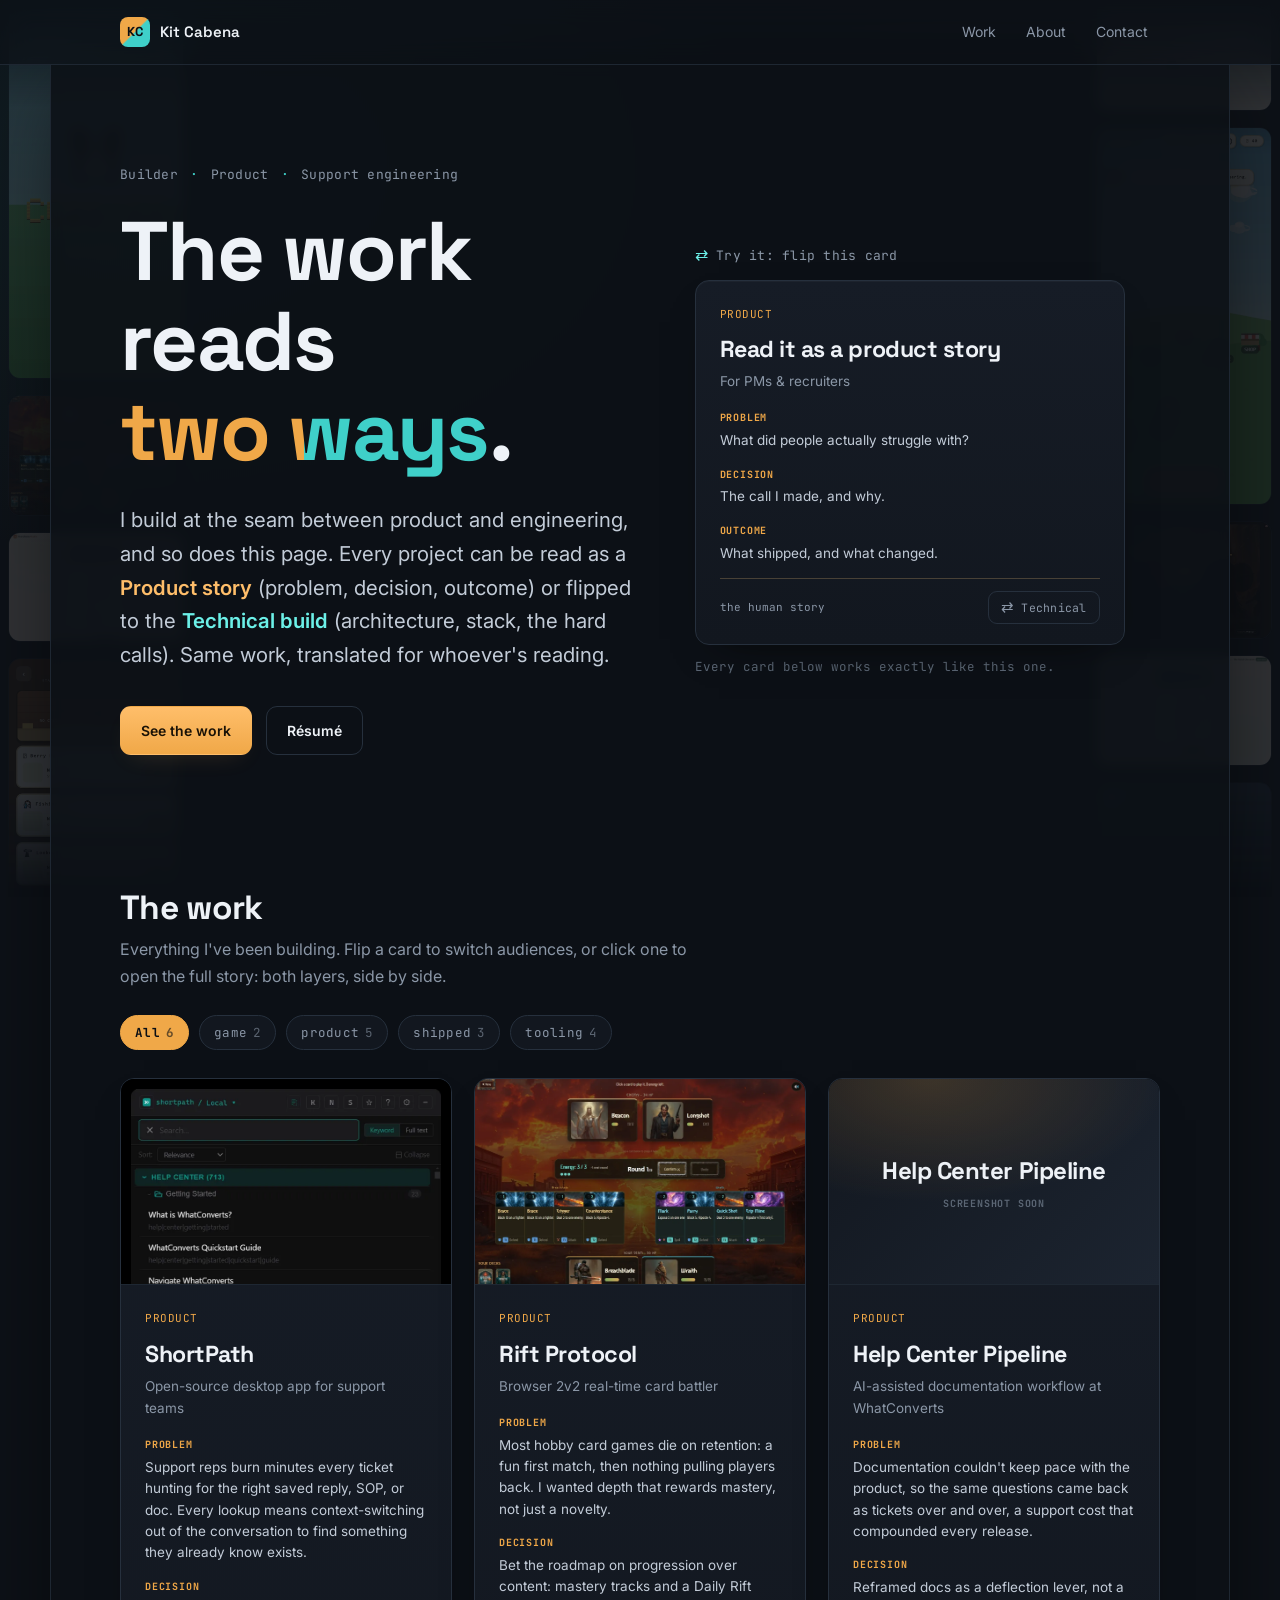
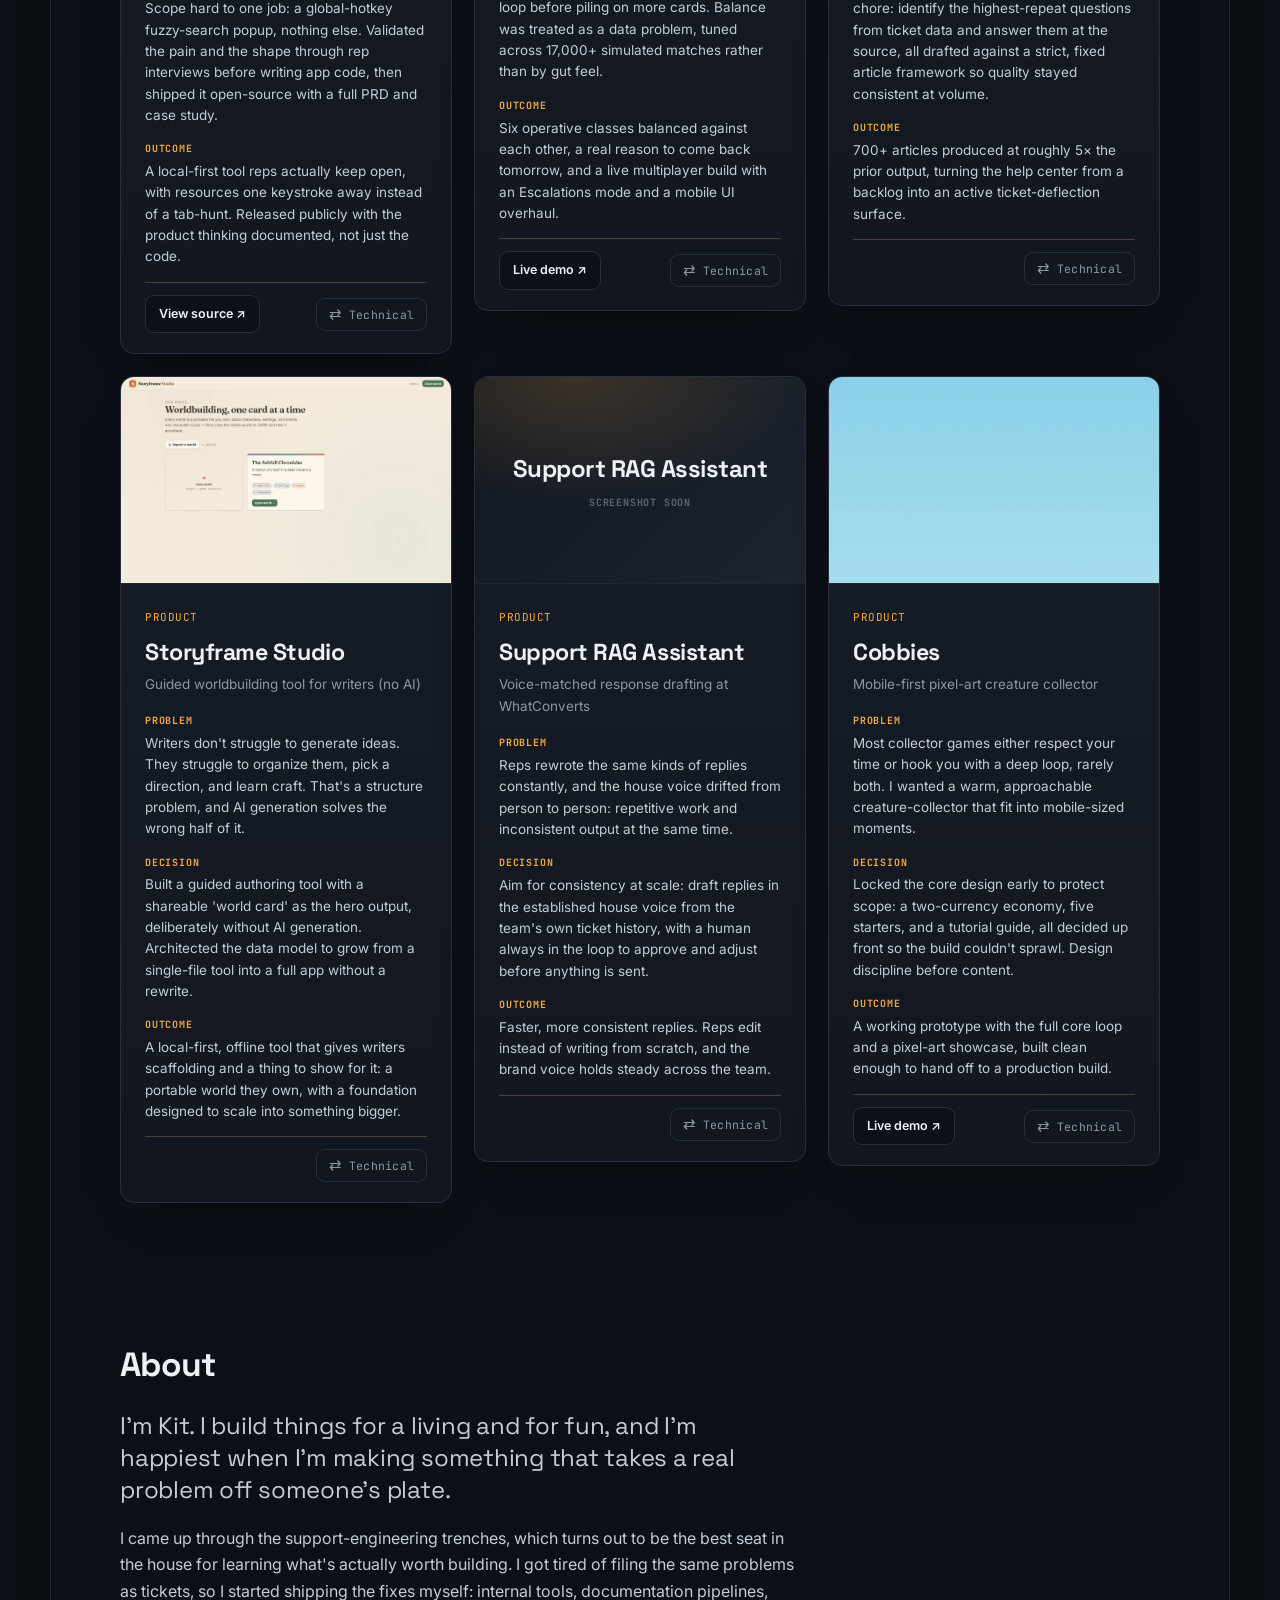
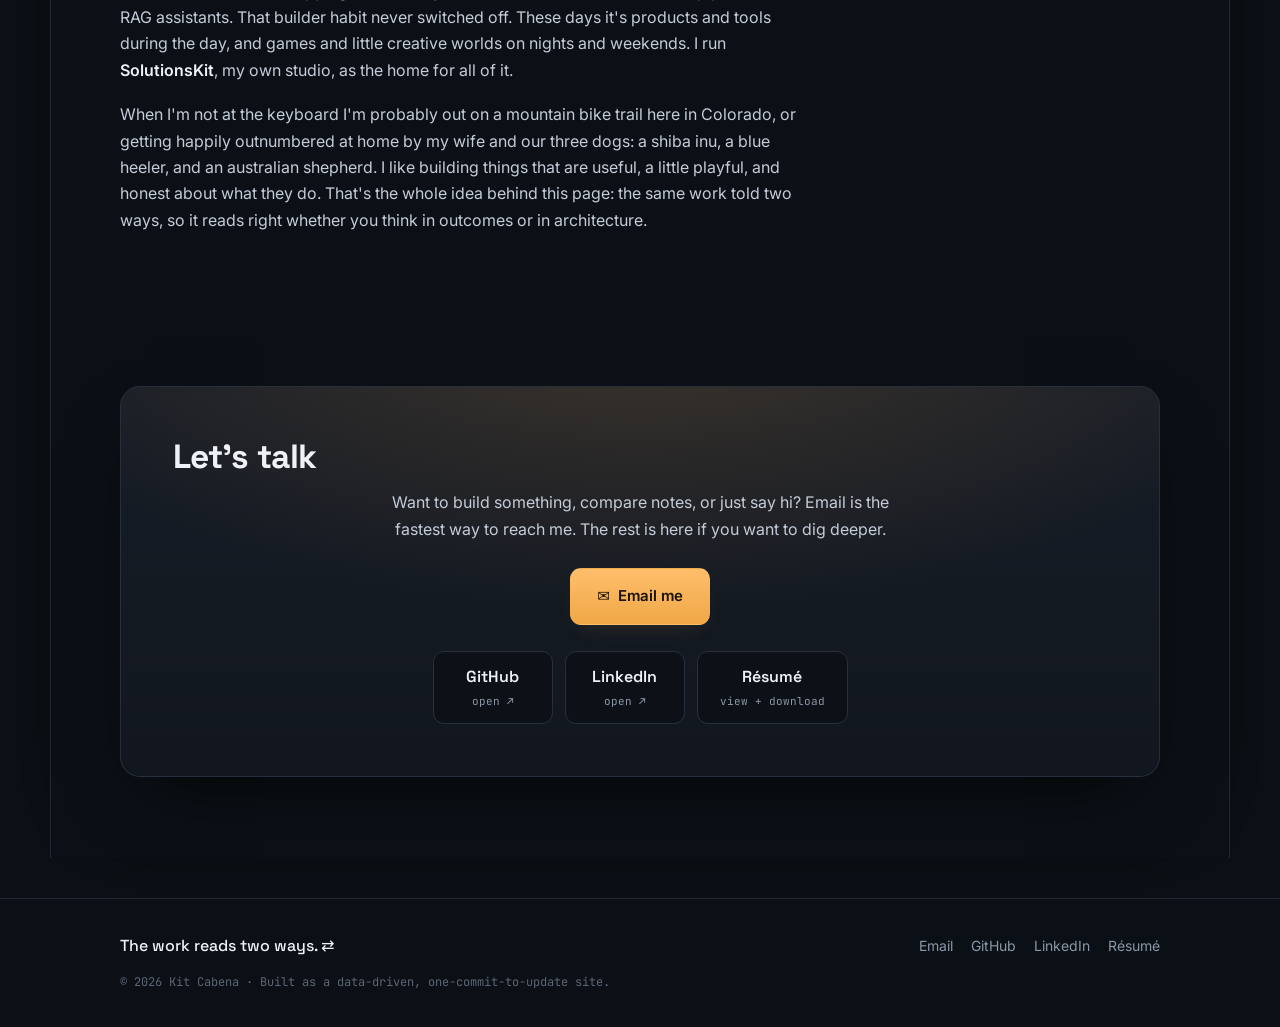
==== commit 312d066c: "feat: background screenshot carousels, content tray, interactive hero demo - Removed the "Now buildi" ====
--- a/index.html
+++ b/index.html
@@ -28,7 +28,7 @@
   <link rel="preconnect" href="https://fonts.gstatic.com" crossorigin />
   <link href="https://fonts.googleapis.com/css2?family=Space+Grotesk:wght@400;500;600;700&family=Inter:wght@400;500;600;700&family=JetBrains+Mono:wght@400;500;700&display=swap" rel="stylesheet" />
 
-  <link rel="stylesheet" href="src/styles.css?v=4" />
+  <link rel="stylesheet" href="src/styles.css?v=5" />
 </head>
 <body>
   <a class="skip-link" href="#work">Skip to work</a>
@@ -42,73 +42,84 @@
       </a>
       <nav class="nav" aria-label="Primary">
         <a href="#work">Work</a>
-        <a href="#now">Building</a>
         <a href="#about">About</a>
         <a href="#contact">Contact</a>
       </nav>
     </div>
   </header>
 
+  <!-- Background: two slow vertical screenshot carousels (decorative), populated by app.js -->
+  <div class="showcase" aria-hidden="true">
+    <div class="showcase-col showcase-col--left"><div class="showcase-track" data-track="up"></div></div>
+    <div class="showcase-col showcase-col--right"><div class="showcase-track" data-track="down"></div></div>
+  </div>
+
   <main>
     <!-- ── Hero ─────────────────────────────────────────────────────────── -->
     <section class="hero wrap" id="hero">
-      <p class="hero-eyebrow">Builder <span aria-hidden="true">·</span> Product <span aria-hidden="true">·</span> Support engineering</p>
-      <h1 class="hero-title">
-        The work reads <span class="grad-product">two ways</span>.
-      </h1>
-      <p class="hero-lede">
-        I build at the seam between product and engineering, and so does this page.
-        Every project can be read as a <strong class="ink-product">Product story</strong>
-        (problem, decision, outcome) or flipped to the <strong class="ink-tech">Technical build</strong>
-        (architecture, stack, the hard calls). Same work, translated for whoever's reading.
-      </p>
-
-      <!-- Compact "how to read this" explainer -->
-      <div class="layer-explainer" role="note" aria-label="How to read the project cards">
-        <div class="layer-chip layer-chip--product">
-          <span class="dot" aria-hidden="true"></span>
-          <div>
-            <span class="layer-chip-title">Product</span>
-            <span class="layer-chip-sub">for PMs &amp; recruiters</span>
+      <div class="hero-text">
+        <p class="hero-eyebrow">Builder <span aria-hidden="true">·</span> Product <span aria-hidden="true">·</span> Support engineering</p>
+        <h1 class="hero-title">
+          The work reads <span class="grad-product">two ways</span>.
+        </h1>
+        <p class="hero-lede">
+          I build at the seam between product and engineering, and so does this page.
+          Every project can be read as a <strong class="ink-product">Product story</strong>
+          (problem, decision, outcome) or flipped to the <strong class="ink-tech">Technical build</strong>
+          (architecture, stack, the hard calls). Same work, translated for whoever's reading.
+        </p>
+        <div class="hero-cta">
+          <a class="btn btn--primary" href="#work">See the work</a>
+          <button class="btn btn--ghost" type="button" data-resume>Résumé</button>
+        </div>
+      </div>
+
+      <!-- Interactive tutorial: a real flip card you can try right here -->
+      <div class="hero-demo">
+        <p class="hero-demo-label"><span class="flip-glyph" aria-hidden="true">⇄</span> Try it: flip this card</p>
+        <div class="card demo-card" tabindex="0" role="button" aria-label="Example card. Activate to flip between the product and technical reading.">
+          <div class="card-inner">
+            <div class="face face--product">
+              <div class="body">
+                <span class="kicker">Product</span>
+                <h3>Read it as a product story</h3>
+                <p class="role">For PMs &amp; recruiters</p>
+                <div class="pdo">
+                  <p class="pdo-row"><b>Problem</b>What did people actually struggle with?</p>
+                  <p class="pdo-row"><b>Decision</b>The call I made, and why.</p>
+                  <p class="pdo-row"><b>Outcome</b>What shipped, and what changed.</p>
+                </div>
+                <div class="face-foot">
+                  <span class="demo-hint">the human story</span>
+                  <button class="flip-btn" type="button" data-flip aria-label="Flip to the technical view"><span class="g" aria-hidden="true">⇄</span> Technical</button>
+                </div>
+              </div>
+            </div>
+            <div class="face face--tech">
+              <div class="body">
+                <span class="kicker">// technical build</span>
+                <h3>read it as a technical build</h3>
+                <div><div class="tech-label">architecture</div><p class="tech-block">How the system is put together, and where the interesting seams are.</p></div>
+                <div><div class="tech-label">stack</div><div class="stackline"><span class="chip">the real tools</span><span class="chip">no filler</span></div></div>
+                <div><div class="tech-label">hard calls</div><p class="calls">The tradeoffs I owned to actually ship it.</p></div>
+                <div class="face-foot">
+                  <span class="demo-hint">for engineers</span>
+                  <button class="flip-btn" type="button" data-flip aria-label="Flip to the product view"><span class="g" aria-hidden="true">⇄</span> Product</button>
+                </div>
+              </div>
+            </div>
           </div>
         </div>
-        <button class="layer-explainer-flip" type="button" aria-hidden="true" tabindex="-1">
-          <span class="flip-glyph">⇄</span> flip any card
-        </button>
-        <div class="layer-chip layer-chip--tech">
-          <span class="dot" aria-hidden="true"></span>
-          <div>
-            <span class="layer-chip-title">Technical</span>
-            <span class="layer-chip-sub">for engineers</span>
-          </div>
-        </div>
-      </div>
-
-      <div class="hero-cta">
-        <a class="btn btn--primary" href="#work">See the work</a>
-        <button class="btn btn--ghost" type="button" data-resume>Résumé</button>
-      </div>
-    </section>
-
-    <!-- ── Now building (live strip) ────────────────────────────────────── -->
-    <section class="now wrap" id="now" aria-labelledby="now-heading">
-      <div class="section-head">
-        <h2 id="now-heading" class="section-title">
-          <span class="pulse" aria-hidden="true"></span> Now building
-        </h2>
-        <p class="section-sub">Continuous output. A few things currently in motion.</p>
-      </div>
-      <div class="now-strip" id="now-strip" role="list">
-        <!-- rendered from projects.js (featured) -->
+        <p class="hero-demo-note">Every card below works exactly like this one.</p>
       </div>
     </section>
 
     <!-- ── Selected work ────────────────────────────────────────────────── -->
     <section class="work wrap" id="work" aria-labelledby="work-heading">
       <div class="section-head">
-        <h2 id="work-heading" class="section-title">Selected work</h2>
+        <h2 id="work-heading" class="section-title">The work</h2>
         <p class="section-sub">
-          Flip a card to switch audiences. Click a card to open the full story: both layers, side by side.
+          Everything I've been building. Flip a card to switch audiences, or click one to open the full story: both layers, side by side.
         </p>
       </div>
 
@@ -209,6 +220,6 @@
     </div>
   </div>
 
-  <script type="module" src="src/app.js?v=4"></script>
+  <script type="module" src="src/app.js?v=5"></script>
 </body>
 </html>
--- a/src/styles.css
+++ b/src/styles.css
@@ -80,6 +80,49 @@
 img { max-width: 100%; display: block; }
 
 .wrap { width: 100%; max-width: var(--wrap); margin-inline: auto; padding-inline: var(--gutter); }
+
+/* ── Background showcase: two slow vertical screenshot carousels ────────── */
+.showcase { position: fixed; inset: 0; z-index: 0; pointer-events: none; overflow: hidden; }
+.showcase-col {
+  position: absolute; top: 0; bottom: 0; width: clamp(130px, 15vw, 280px);
+  overflow: hidden; opacity: 0.15;
+  -webkit-mask-image: linear-gradient(180deg, transparent, #000 12%, #000 88%, transparent);
+  mask-image: linear-gradient(180deg, transparent, #000 12%, #000 88%, transparent);
+}
+.showcase-col--left { left: 0; }
+.showcase-col--right { right: 0; }
+.showcase-track { display: flex; flex-direction: column; padding-inline: 8px; will-change: transform; }
+.showcase-track[data-track="up"]   { animation: showcase-up 80s linear infinite; }
+.showcase-track[data-track="down"] { animation: showcase-down 80s linear infinite; }
+.showcase-track img {
+  width: 100%; height: auto; display: block; border-radius: 12px; margin-bottom: 16px;
+  border: 1px solid var(--hair-soft); background: var(--ink-900);
+}
+@keyframes showcase-up   { from { transform: translateY(0); }    to { transform: translateY(-50%); } }
+@keyframes showcase-down { from { transform: translateY(-50%); } to { transform: translateY(0); } }
+@media (max-width: 900px) { .showcase { display: none; } }
+
+/* ── Content tray: keeps text crisp above the showcase ─────────────────── */
+main {
+  position: relative; z-index: 1;
+  max-width: 1180px; margin-inline: auto;
+  background: color-mix(in srgb, var(--ink-850) 90%, transparent);
+  backdrop-filter: blur(6px); -webkit-backdrop-filter: blur(6px);
+  border-inline: 1px solid var(--hair-soft);
+  box-shadow: 0 0 90px -30px rgba(0, 0, 0, 0.85);
+}
+.site-footer { position: relative; z-index: 1; background: color-mix(in srgb, var(--ink-850) 92%, transparent); }
+
+/* ── Hero: two columns (text + interactive flip demo) ──────────────────── */
+.hero { display: grid; grid-template-columns: minmax(0, 1.05fr) minmax(0, 0.95fr); gap: clamp(28px, 5vw, 60px); align-items: center; }
+@media (max-width: 860px) { .hero { grid-template-columns: 1fr; } }
+.hero-text { min-width: 0; }
+.hero-demo { display: flex; flex-direction: column; gap: 12px; min-width: 0; }
+.hero-demo-label { font-family: var(--font-mono); font-size: 13px; color: var(--fog-400, var(--fog-500)); letter-spacing: 0.02em; }
+.hero-demo-label .flip-glyph { color: var(--tech-bright); font-size: 16px; }
+.hero-demo-note { font-size: 12.5px; color: var(--fog-700); font-family: var(--font-mono); }
+.demo-card { width: 100%; max-width: 430px; }
+.demo-card .demo-hint { font-family: var(--font-mono); font-size: 11px; color: var(--fog-500); }
 
 /* accessible focus — visible for keyboard users */
 :focus-visible {
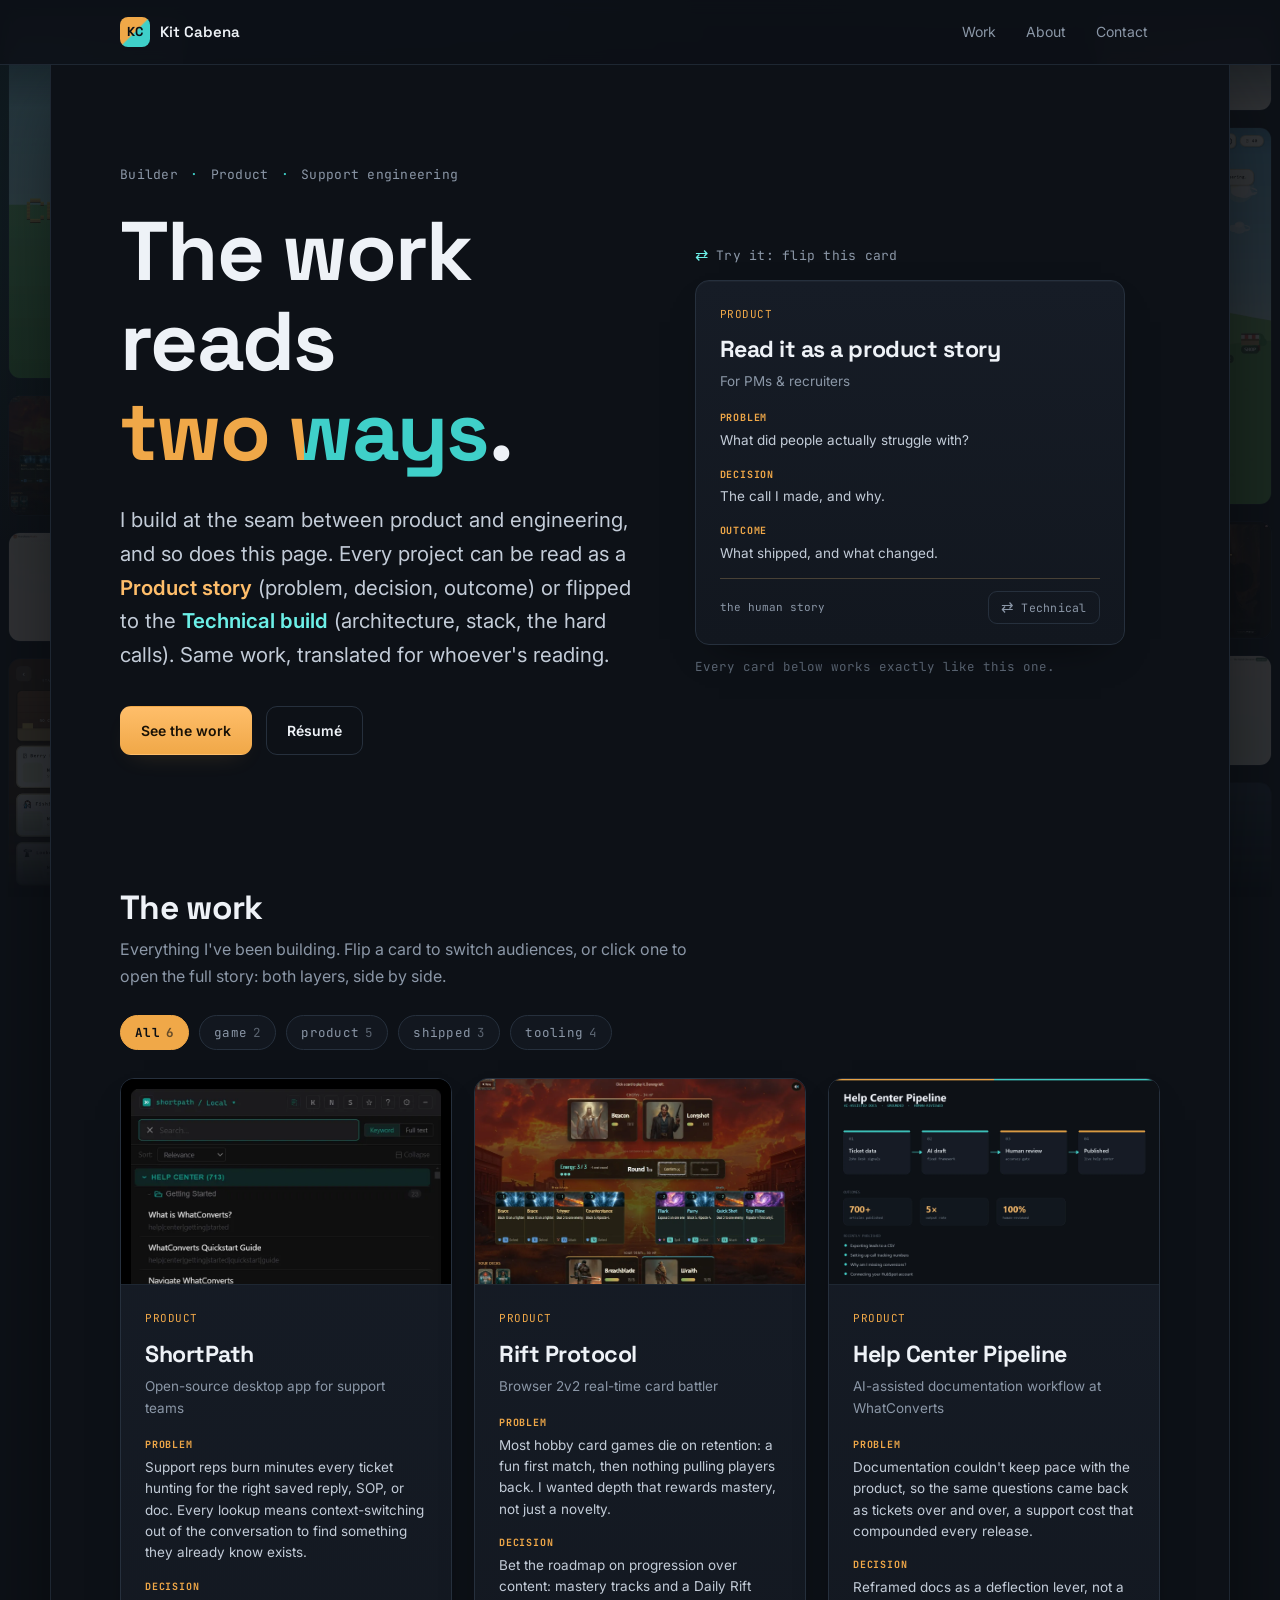
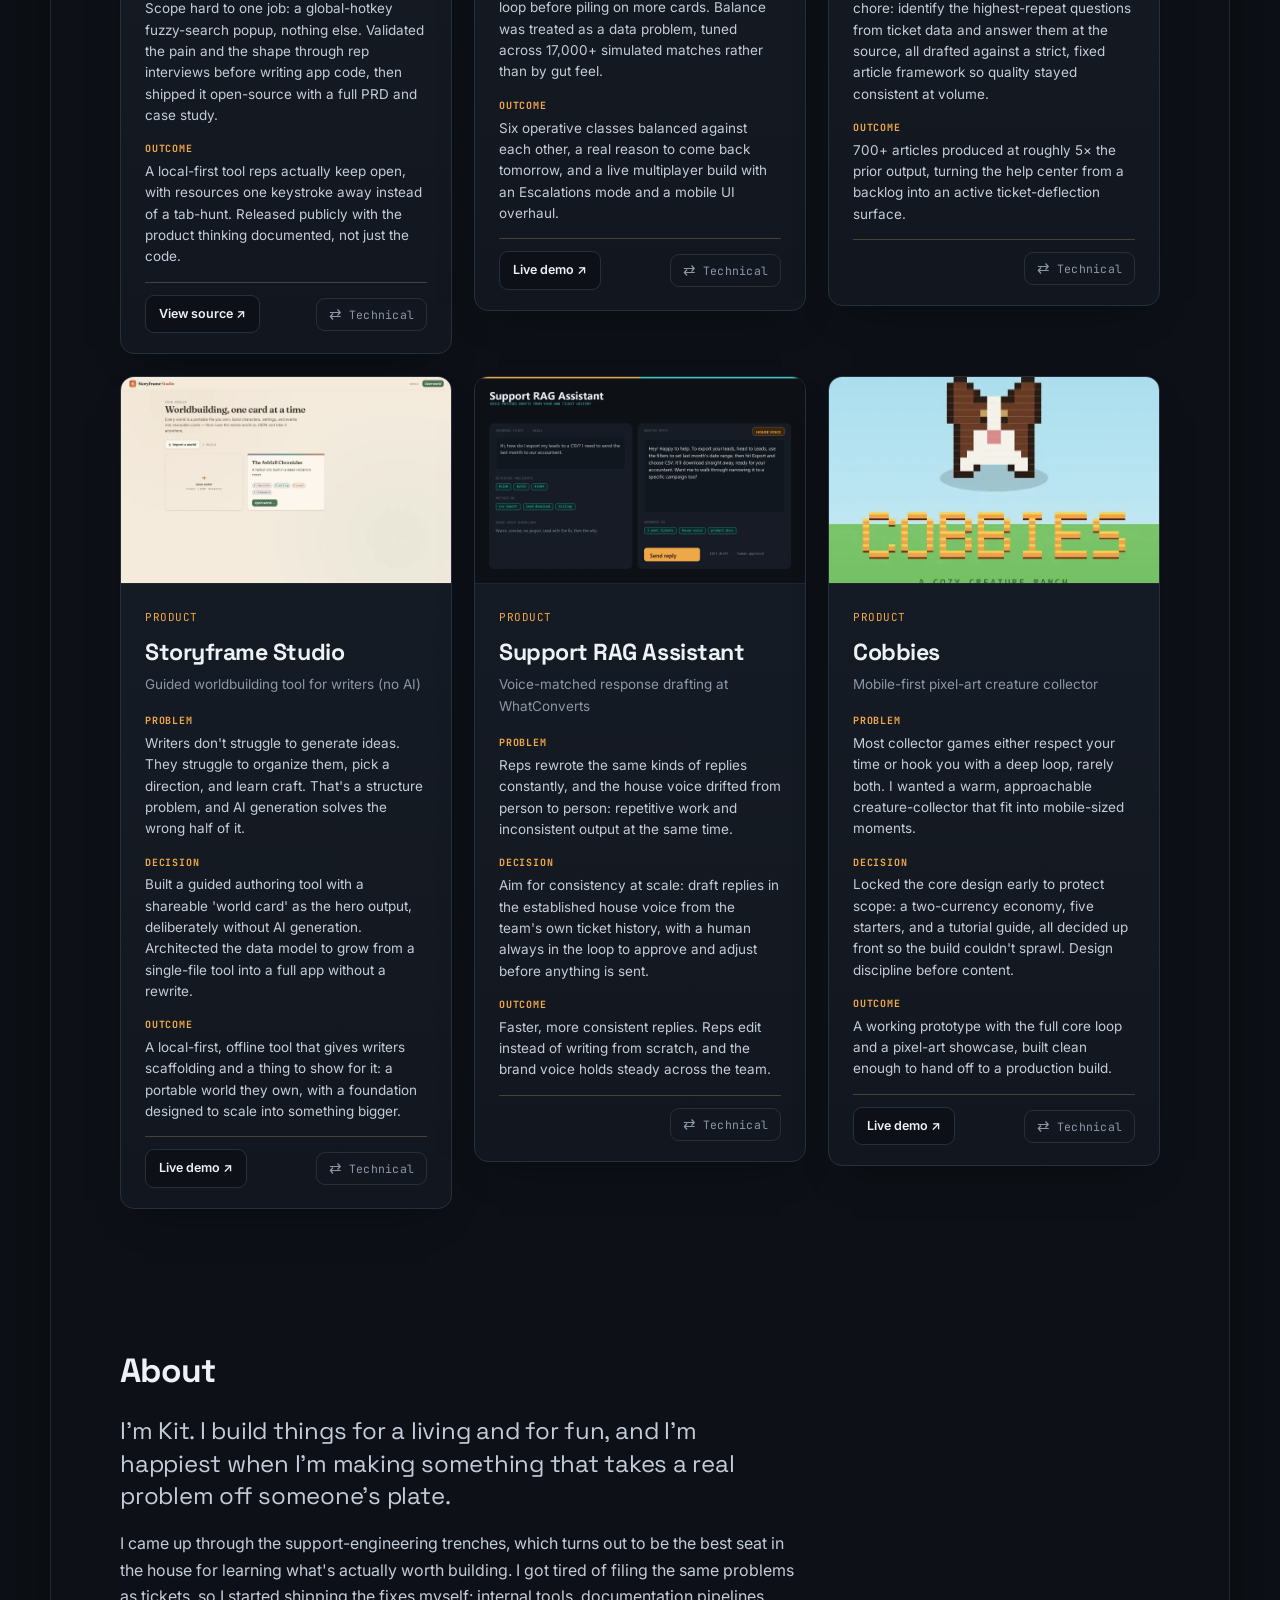
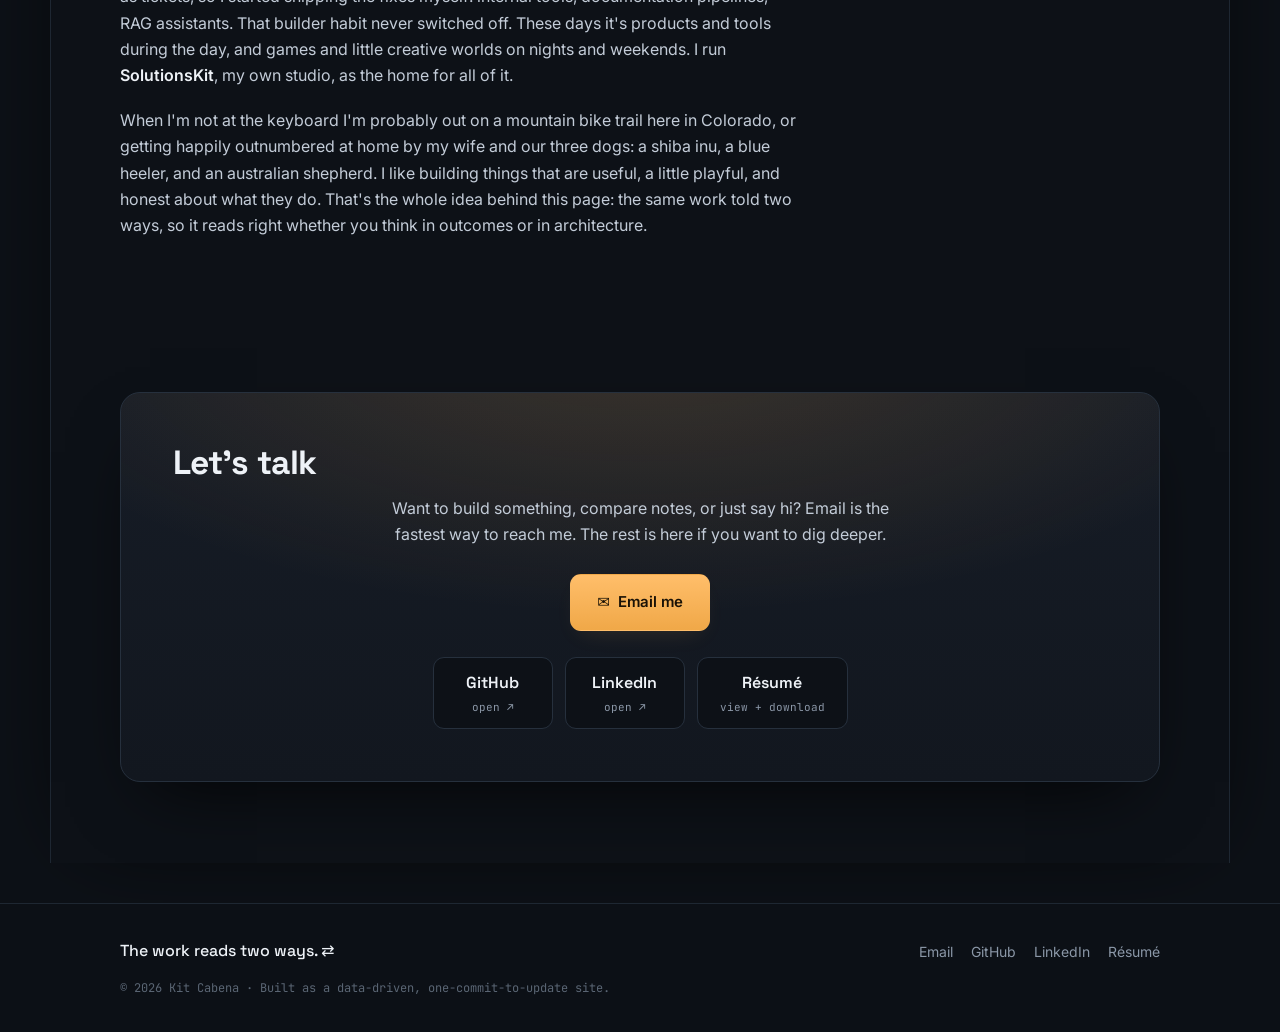
==== commit deebd969: "perf + content: drop tray blur, Cobbies logo, Storyframe live link, tool mockups - Performance: remo" ====
--- a/index.html
+++ b/index.html
@@ -28,7 +28,7 @@
   <link rel="preconnect" href="https://fonts.gstatic.com" crossorigin />
   <link href="https://fonts.googleapis.com/css2?family=Space+Grotesk:wght@400;500;600;700&family=Inter:wght@400;500;600;700&family=JetBrains+Mono:wght@400;500;700&display=swap" rel="stylesheet" />
 
-  <link rel="stylesheet" href="src/styles.css?v=5" />
+  <link rel="stylesheet" href="src/styles.css?v=6" />
 </head>
 <body>
   <a class="skip-link" href="#work">Skip to work</a>
@@ -220,6 +220,6 @@
     </div>
   </div>
 
-  <script type="module" src="src/app.js?v=5"></script>
+  <script type="module" src="src/app.js?v=6"></script>
 </body>
 </html>
--- a/src/styles.css
+++ b/src/styles.css
@@ -106,8 +106,9 @@
 main {
   position: relative; z-index: 1;
   max-width: 1180px; margin-inline: auto;
-  background: color-mix(in srgb, var(--ink-850) 90%, transparent);
-  backdrop-filter: blur(6px); -webkit-backdrop-filter: blur(6px);
+  /* Opaque tray (no backdrop-filter): the carousels show in the side gutters,
+     and keeping this un-blurred avoids repainting a full-height blur each frame. */
+  background: var(--ink-850);
   border-inline: 1px solid var(--hair-soft);
   box-shadow: 0 0 90px -30px rgba(0, 0, 0, 0.85);
 }
@@ -141,9 +142,9 @@
 /* ── Header ────────────────────────────────────────────────────────────── */
 .site-header {
   position: sticky; top: 0; z-index: 100;
-  background: color-mix(in srgb, var(--ink-850) 72%, transparent);
-  backdrop-filter: blur(14px) saturate(1.2);
-  -webkit-backdrop-filter: blur(14px) saturate(1.2);
+  background: color-mix(in srgb, var(--ink-850) 88%, transparent);
+  backdrop-filter: blur(8px);
+  -webkit-backdrop-filter: blur(8px);
   border-bottom: 1px solid var(--hair-soft);
 }
 .header-inner { display: flex; align-items: center; justify-content: space-between; height: 64px; }
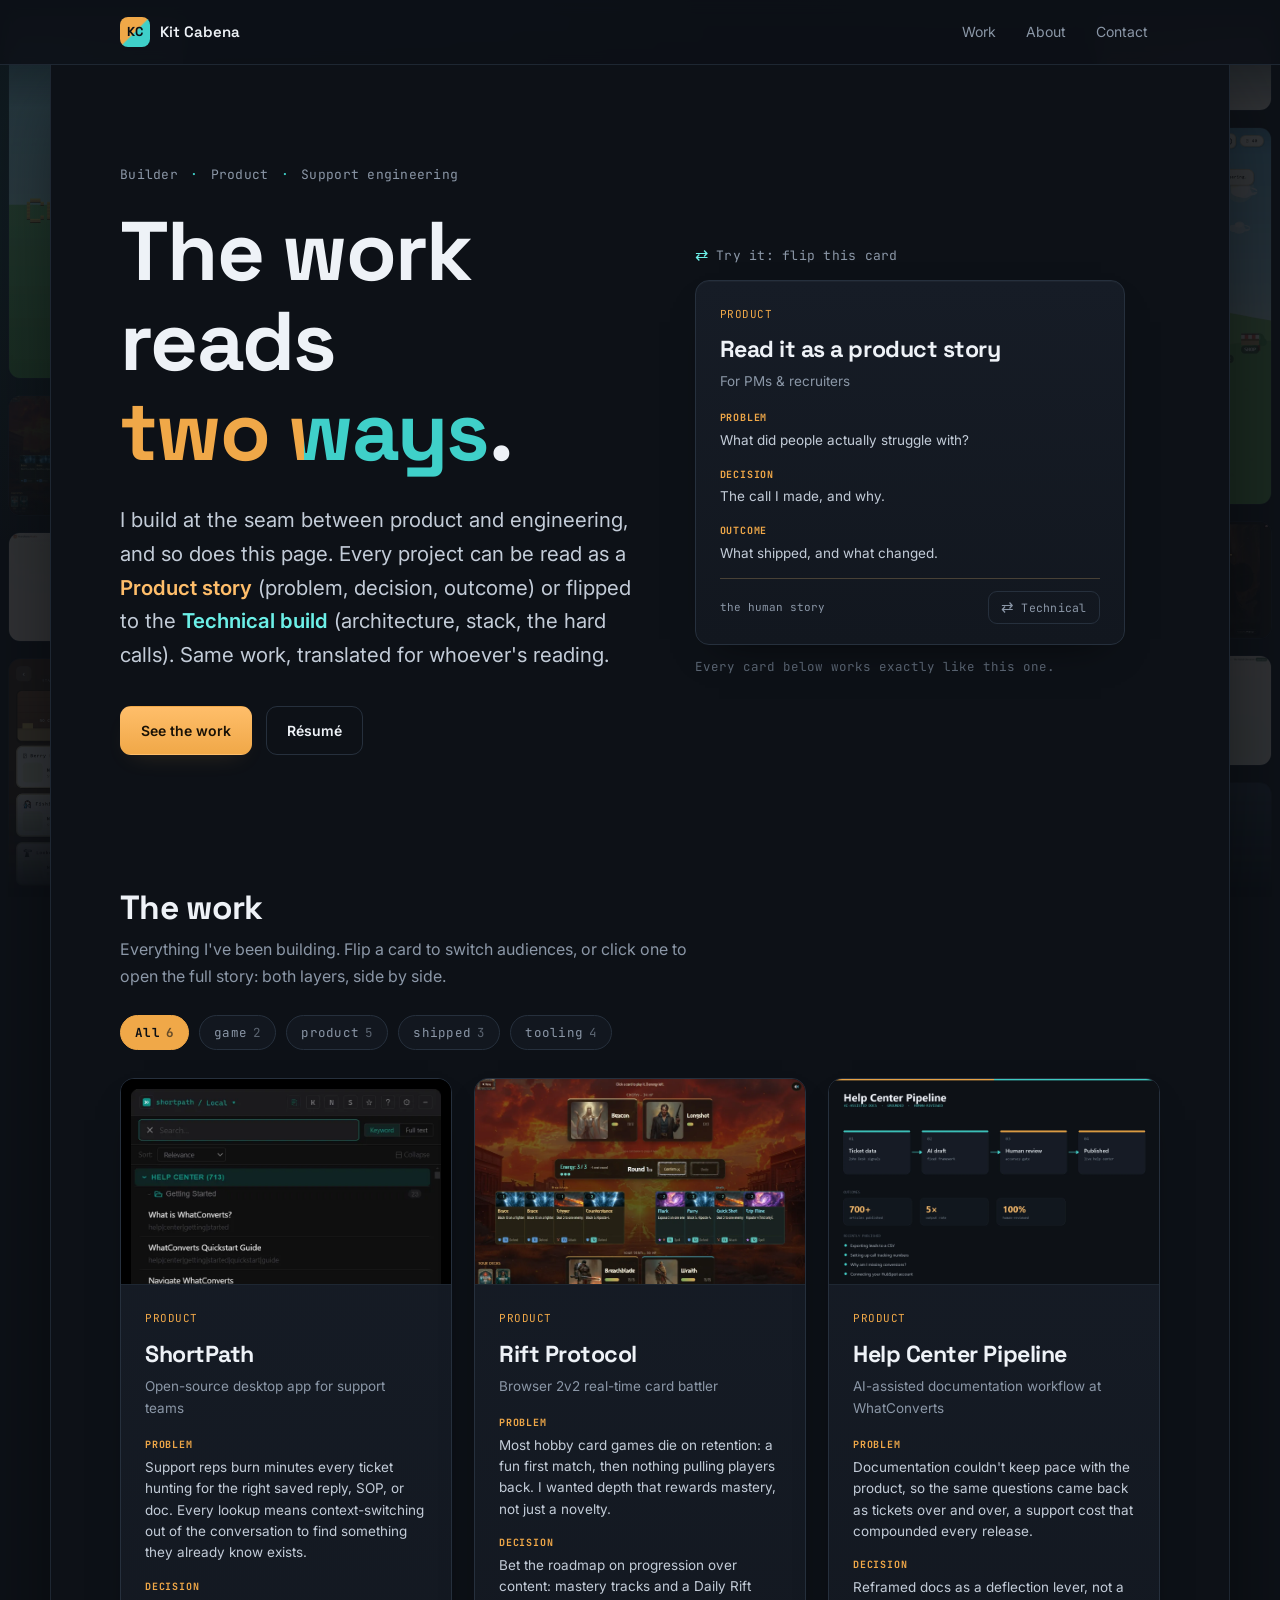
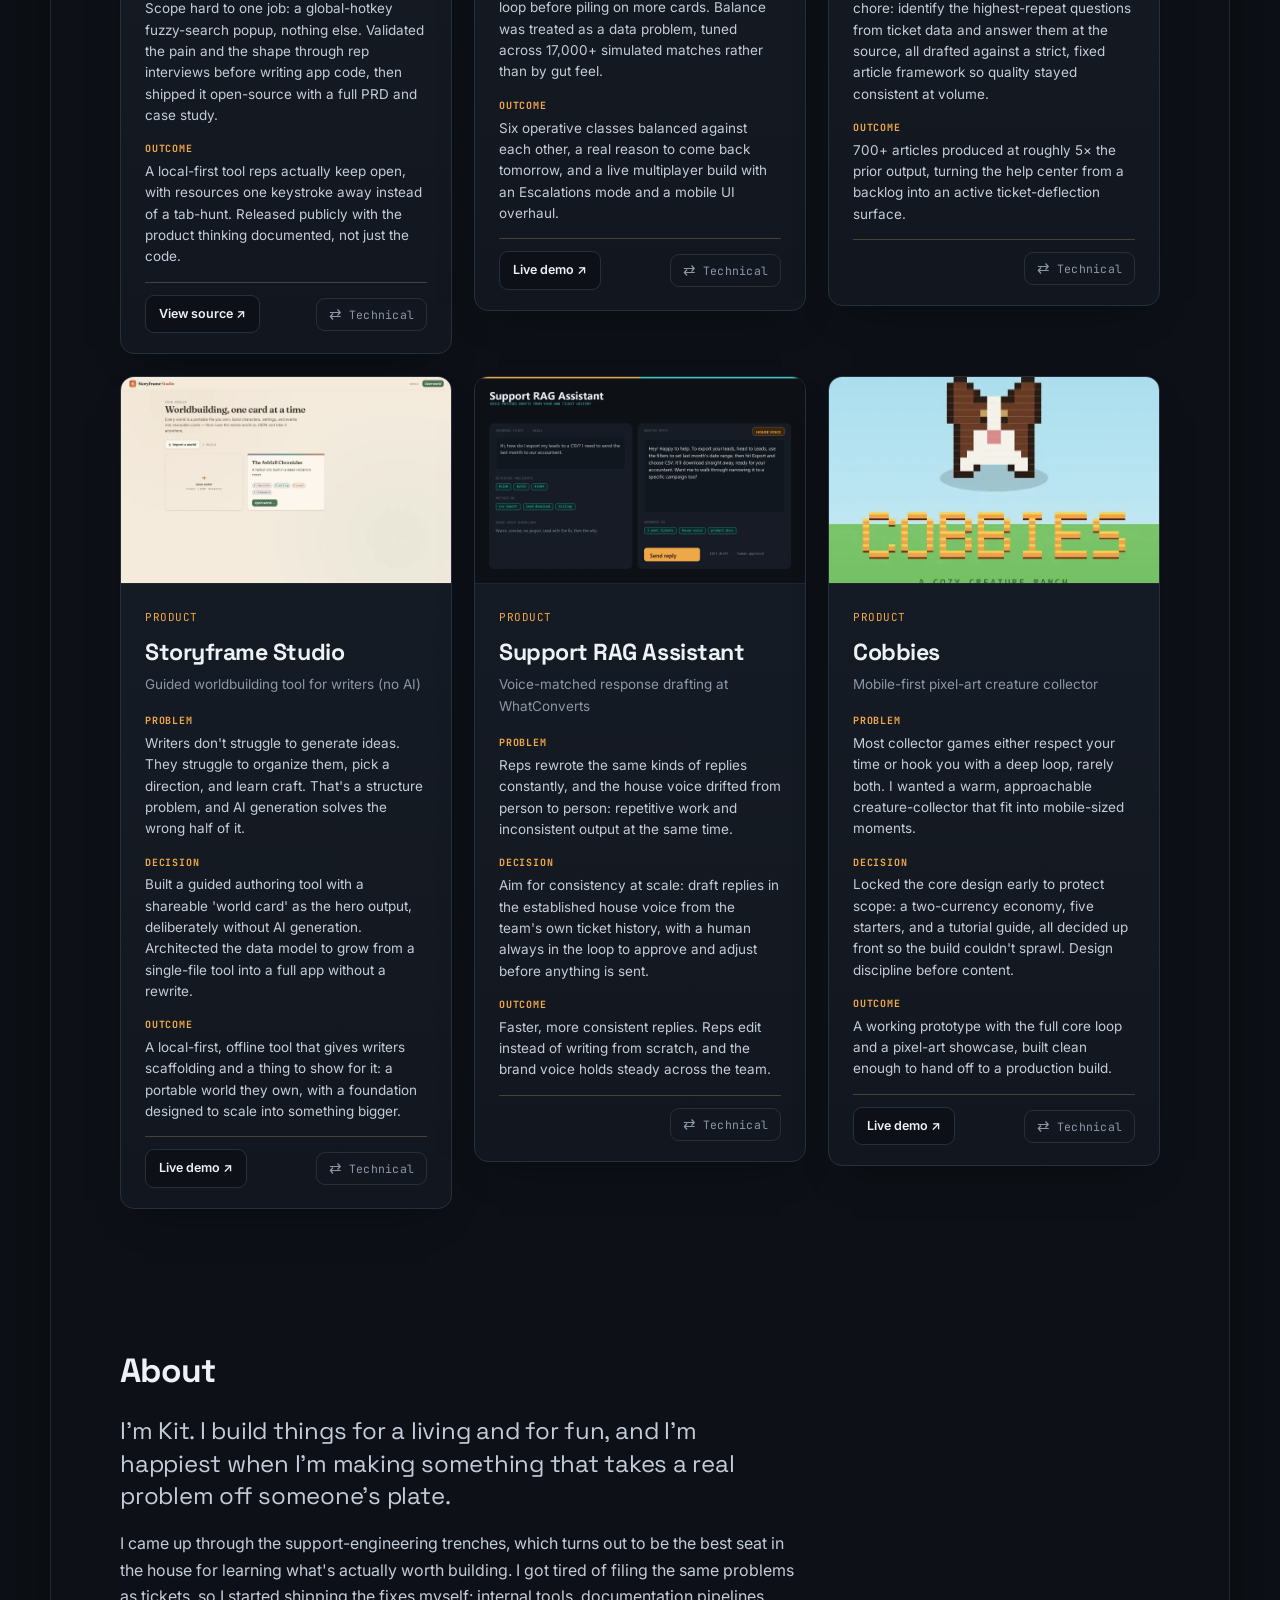
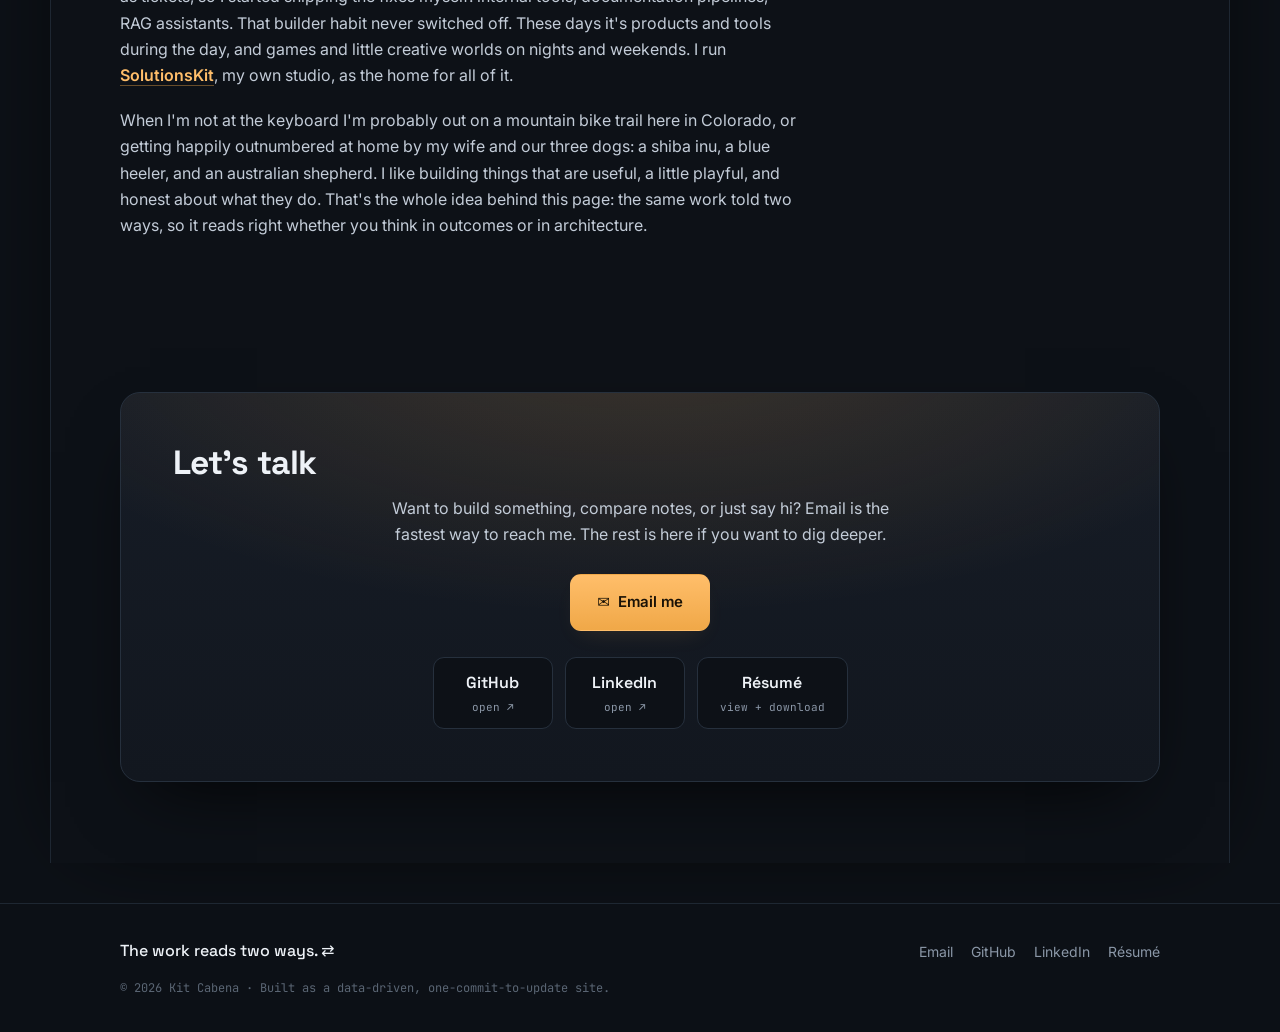
==== commit 280feb18: "content: link SolutionsKit to its LinkedIn company page The SolutionsKit mention in About now links " ====
--- a/index.html
+++ b/index.html
@@ -28,7 +28,7 @@
   <link rel="preconnect" href="https://fonts.gstatic.com" crossorigin />
   <link href="https://fonts.googleapis.com/css2?family=Space+Grotesk:wght@400;500;600;700&family=Inter:wght@400;500;600;700&family=JetBrains+Mono:wght@400;500;700&display=swap" rel="stylesheet" />
 
-  <link rel="stylesheet" href="src/styles.css?v=6" />
+  <link rel="stylesheet" href="src/styles.css?v=7" />
 </head>
 <body>
   <a class="skip-link" href="#work">Skip to work</a>
@@ -149,7 +149,8 @@
           of filing the same problems as tickets, so I started shipping the fixes myself:
           internal tools, documentation pipelines, RAG assistants. That builder habit never
           switched off. These days it's products and tools during the day, and games and
-          little creative worlds on nights and weekends. I run <strong>SolutionsKit</strong>,
+          little creative worlds on nights and weekends. I run
+          <a class="inline-link" href="https://www.linkedin.com/company/solutionskit/" target="_blank" rel="noopener noreferrer">SolutionsKit</a>,
           my own studio, as the home for all of it.
         </p>
         <p>
--- a/src/styles.css
+++ b/src/styles.css
@@ -395,6 +395,12 @@
 .about-body { max-width: 68ch; display: flex; flex-direction: column; gap: 18px; }
 .about-lede { font-size: clamp(1.15rem, 2vw, 1.5rem); font-family: var(--font-display); color: var(--fog-100); line-height: 1.35; letter-spacing: -0.01em; }
 .about-body p { color: var(--fog-300); }
+.inline-link {
+  color: var(--product-bright); text-decoration: none; font-weight: 600;
+  border-bottom: 1px solid color-mix(in srgb, var(--product) 40%, transparent);
+  transition: color 0.16s var(--ease), border-color 0.16s var(--ease);
+}
+.inline-link:hover { color: var(--product); border-bottom-color: var(--product); }
 .about-note { color: var(--fog-700); font-size: 13px; font-style: italic; }
 
 /* ── Contact ───────────────────────────────────────────────────────────── */
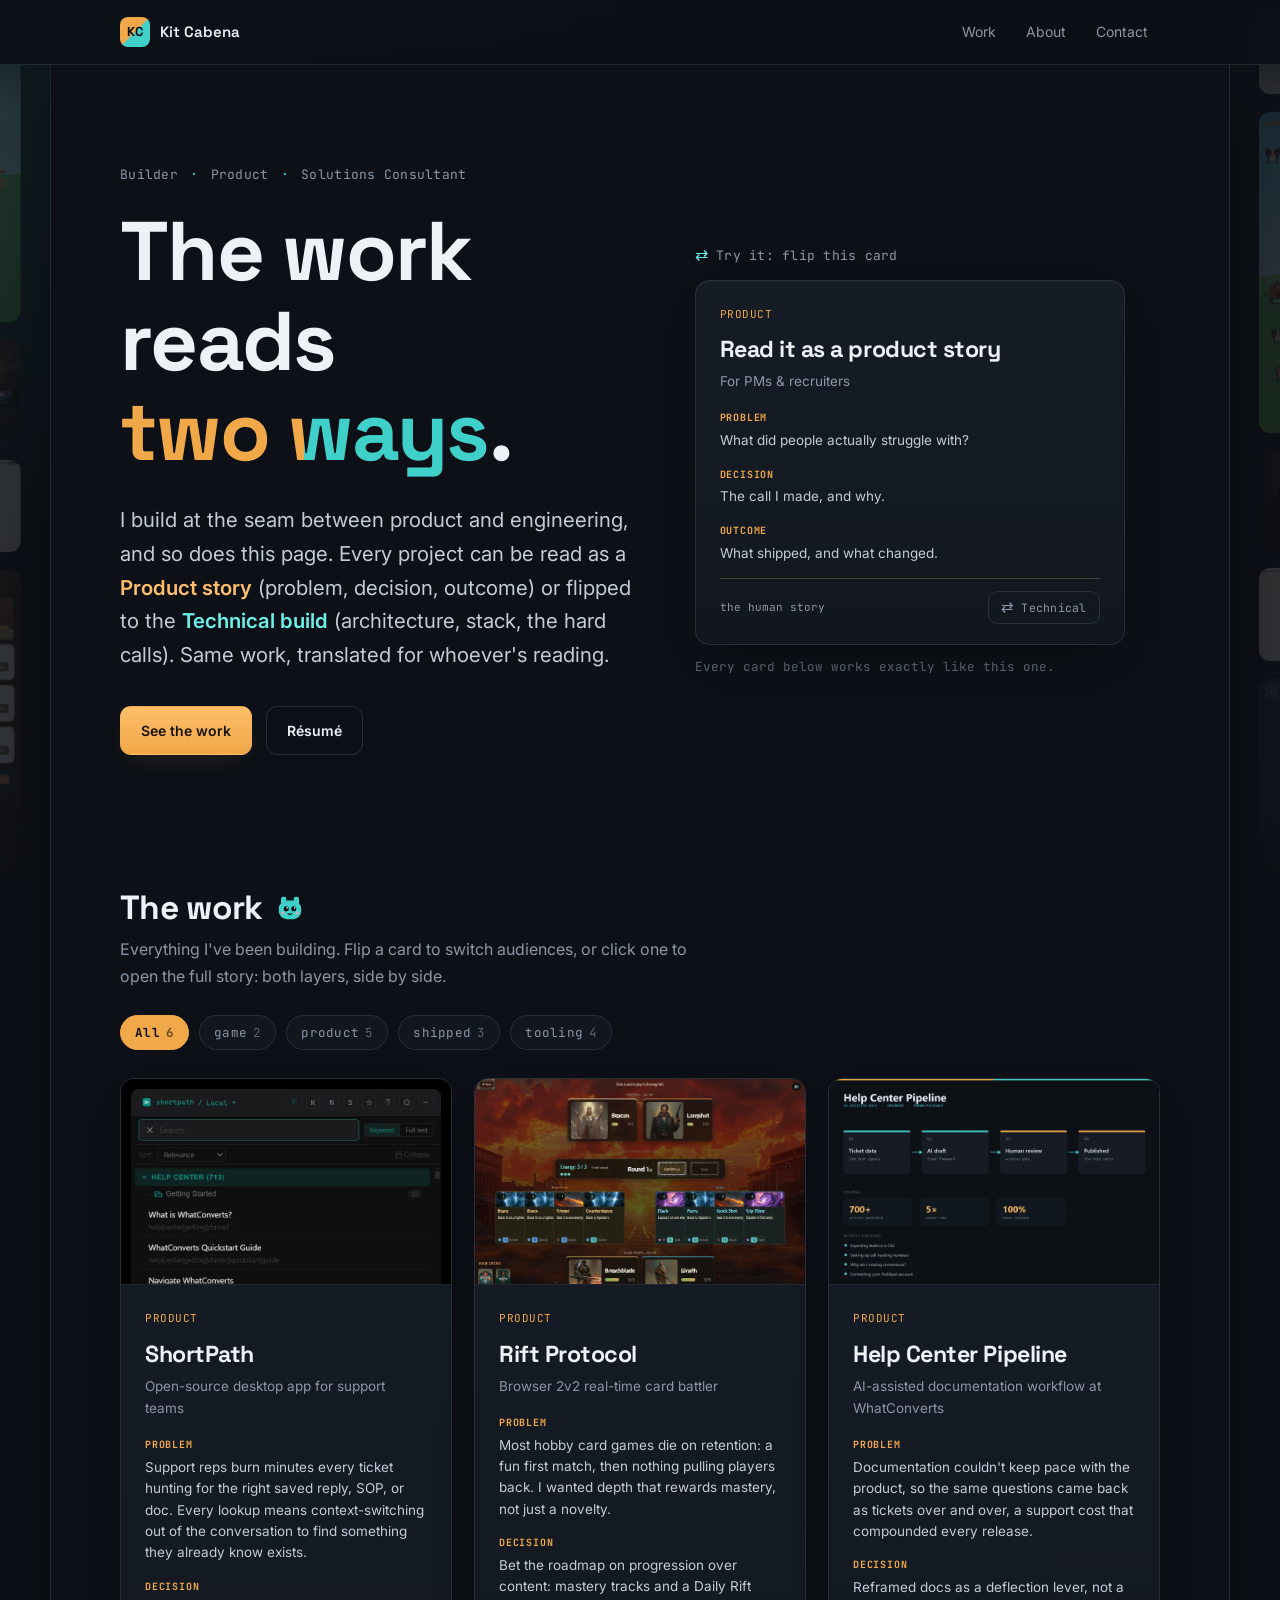
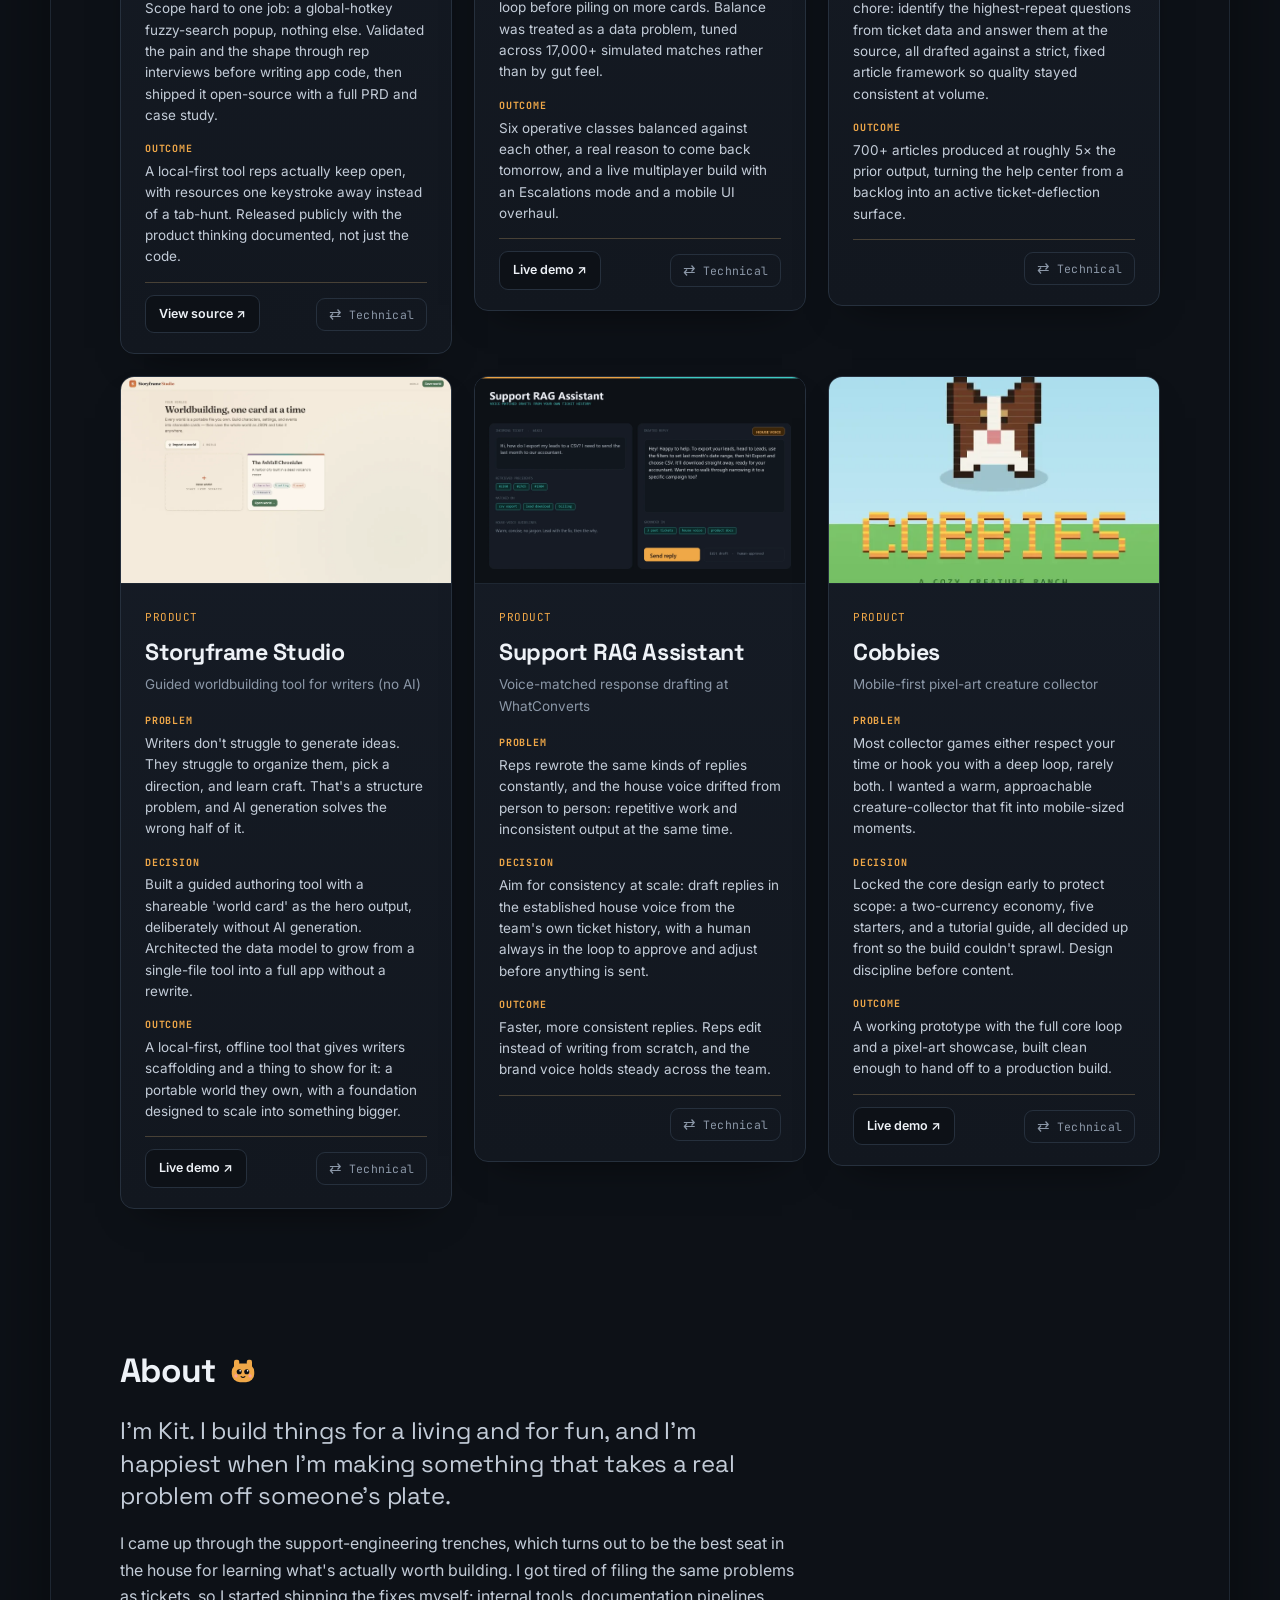
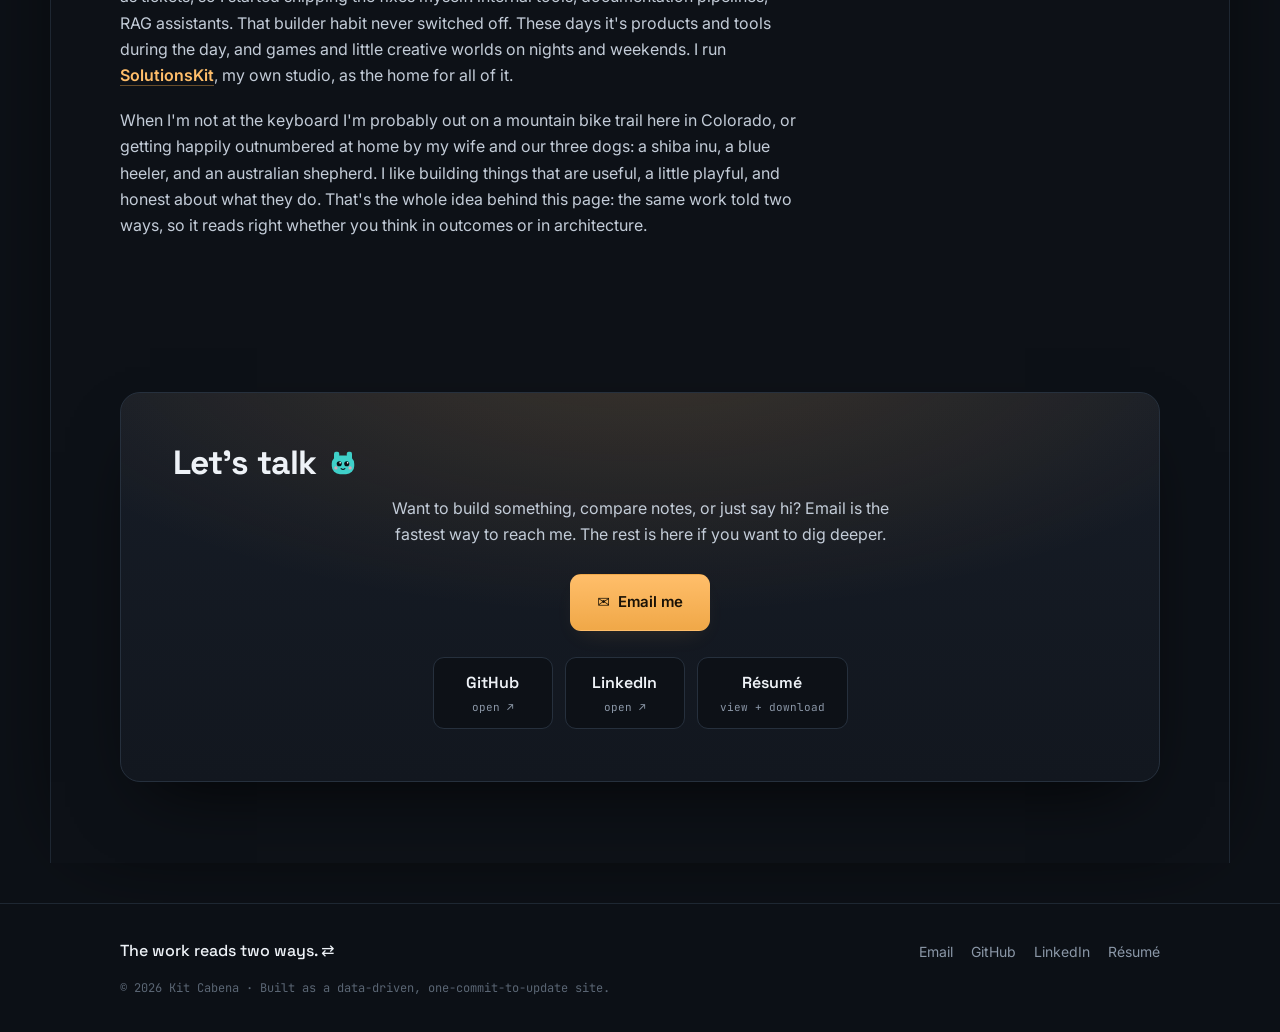
==== commit 223eeedc: "feat: pull carousels inward, modal perf, Solutions Consultant, cute critters - Modal perf: pause the" ====
--- a/index.html
+++ b/index.html
@@ -28,7 +28,7 @@
   <link rel="preconnect" href="https://fonts.gstatic.com" crossorigin />
   <link href="https://fonts.googleapis.com/css2?family=Space+Grotesk:wght@400;500;600;700&family=Inter:wght@400;500;600;700&family=JetBrains+Mono:wght@400;500;700&display=swap" rel="stylesheet" />
 
-  <link rel="stylesheet" href="src/styles.css?v=7" />
+  <link rel="stylesheet" href="src/styles.css?v=8" />
 </head>
 <body>
   <a class="skip-link" href="#work">Skip to work</a>
@@ -58,7 +58,7 @@
     <!-- ── Hero ─────────────────────────────────────────────────────────── -->
     <section class="hero wrap" id="hero">
       <div class="hero-text">
-        <p class="hero-eyebrow">Builder <span aria-hidden="true">·</span> Product <span aria-hidden="true">·</span> Support engineering</p>
+        <p class="hero-eyebrow">Builder <span aria-hidden="true">·</span> Product <span aria-hidden="true">·</span> Solutions Consultant</p>
         <h1 class="hero-title">
           The work reads <span class="grad-product">two ways</span>.
         </h1>
@@ -117,7 +117,7 @@
     <!-- ── Selected work ────────────────────────────────────────────────── -->
     <section class="work wrap" id="work" aria-labelledby="work-heading">
       <div class="section-head">
-        <h2 id="work-heading" class="section-title">The work</h2>
+        <h2 id="work-heading" class="section-title">The work <span class="critter critter--cyan" aria-hidden="true"><svg class="critter-svg" viewBox="0 0 40 40" width="30" height="30"><rect x="8" y="5" width="7" height="10" rx="2.5" fill="currentColor"/><rect x="25" y="5" width="7" height="10" rx="2.5" fill="currentColor"/><rect x="5" y="10" width="30" height="25" rx="11" fill="currentColor"/><g class="critter-eyes"><circle cx="15" cy="21" r="3.4" fill="#0a0e14"/><circle cx="25" cy="21" r="3.4" fill="#0a0e14"/><circle cx="16.2" cy="19.8" r="1.1" fill="#fff"/><circle cx="26.2" cy="19.8" r="1.1" fill="#fff"/></g><circle cx="10.5" cy="26.5" r="2.2" fill="#ff9db0" opacity="0.75"/><circle cx="29.5" cy="26.5" r="2.2" fill="#ff9db0" opacity="0.75"/><path d="M17.5 27.5 q2.5 2.2 5 0" stroke="#0a0e14" stroke-width="1.5" fill="none" stroke-linecap="round"/></svg></span></h2>
         <p class="section-sub">
           Everything I've been building. Flip a card to switch audiences, or click one to open the full story: both layers, side by side.
         </p>
@@ -136,7 +136,7 @@
     <!-- ── About ────────────────────────────────────────────────────────── -->
     <section class="about wrap" id="about" aria-labelledby="about-heading">
       <div class="section-head">
-        <h2 id="about-heading" class="section-title">About</h2>
+        <h2 id="about-heading" class="section-title">About <span class="critter critter--amber" aria-hidden="true"><svg class="critter-svg" viewBox="0 0 40 40" width="30" height="30"><rect x="8" y="5" width="7" height="10" rx="2.5" fill="currentColor"/><rect x="25" y="5" width="7" height="10" rx="2.5" fill="currentColor"/><rect x="5" y="10" width="30" height="25" rx="11" fill="currentColor"/><g class="critter-eyes"><circle cx="15" cy="21" r="3.4" fill="#0a0e14"/><circle cx="25" cy="21" r="3.4" fill="#0a0e14"/><circle cx="16.2" cy="19.8" r="1.1" fill="#fff"/><circle cx="26.2" cy="19.8" r="1.1" fill="#fff"/></g><circle cx="10.5" cy="26.5" r="2.2" fill="#ff9db0" opacity="0.75"/><circle cx="29.5" cy="26.5" r="2.2" fill="#ff9db0" opacity="0.75"/><path d="M17.5 27.5 q2.5 2.2 5 0" stroke="#0a0e14" stroke-width="1.5" fill="none" stroke-linecap="round"/></svg></span></h2>
       </div>
       <div class="about-body">
         <p class="about-lede">
@@ -167,7 +167,7 @@
     <!-- ── Contact ──────────────────────────────────────────────────────── -->
     <section class="contact wrap" id="contact" aria-labelledby="contact-heading">
       <div class="contact-card">
-        <h2 id="contact-heading" class="section-title">Let's talk</h2>
+        <h2 id="contact-heading" class="section-title">Let's talk <span class="critter critter--cyan" aria-hidden="true"><svg class="critter-svg" viewBox="0 0 40 40" width="30" height="30"><rect x="8" y="5" width="7" height="10" rx="2.5" fill="currentColor"/><rect x="25" y="5" width="7" height="10" rx="2.5" fill="currentColor"/><rect x="5" y="10" width="30" height="25" rx="11" fill="currentColor"/><g class="critter-eyes"><circle cx="15" cy="21" r="3.4" fill="#0a0e14"/><circle cx="25" cy="21" r="3.4" fill="#0a0e14"/><circle cx="16.2" cy="19.8" r="1.1" fill="#fff"/><circle cx="26.2" cy="19.8" r="1.1" fill="#fff"/></g><circle cx="10.5" cy="26.5" r="2.2" fill="#ff9db0" opacity="0.75"/><circle cx="29.5" cy="26.5" r="2.2" fill="#ff9db0" opacity="0.75"/><path d="M17.5 27.5 q2.5 2.2 5 0" stroke="#0a0e14" stroke-width="1.5" fill="none" stroke-linecap="round"/></svg></span></h2>
         <p class="contact-lede">
           Want to build something, compare notes, or just say hi? Email is the fastest way
           to reach me. The rest is here if you want to dig deeper.
--- a/src/styles.css
+++ b/src/styles.css
@@ -84,13 +84,15 @@
 /* ── Background showcase: two slow vertical screenshot carousels ────────── */
 .showcase { position: fixed; inset: 0; z-index: 0; pointer-events: none; overflow: hidden; }
 .showcase-col {
-  position: absolute; top: 0; bottom: 0; width: clamp(130px, 15vw, 280px);
+  position: absolute; top: 0; bottom: 0; width: clamp(120px, 13vw, 240px);
   overflow: hidden; opacity: 0.15;
   -webkit-mask-image: linear-gradient(180deg, transparent, #000 12%, #000 88%, transparent);
   mask-image: linear-gradient(180deg, transparent, #000 12%, #000 88%, transparent);
 }
-.showcase-col--left { left: 0; }
-.showcase-col--right { right: 0; }
+/* Sit just outside the content tray (half-width 590px) so they frame the work
+   instead of clinging to the far edges. */
+.showcase-col--left  { left: 50%; transform: translateX(calc(-100% - 590px - 20px)); }
+.showcase-col--right { left: 50%; transform: translateX(calc(590px + 20px)); }
 .showcase-track { display: flex; flex-direction: column; padding-inline: 8px; will-change: transform; }
 .showcase-track[data-track="up"]   { animation: showcase-up 80s linear infinite; }
 .showcase-track[data-track="down"] { animation: showcase-down 80s linear infinite; }
@@ -124,6 +126,32 @@
 .hero-demo-note { font-size: 12.5px; color: var(--fog-700); font-family: var(--font-mono); }
 .demo-card { width: 100%; max-width: 430px; }
 .demo-card .demo-hint { font-family: var(--font-mono); font-size: 11px; color: var(--fog-500); }
+
+/* ── Cute critters + playful motion ────────────────────────────────────── */
+.critter { display: inline-flex; align-items: center; }
+.critter--cyan { color: var(--tech); }
+.critter--amber { color: var(--product); }
+.critter-svg { animation: critter-bob 2.6s ease-in-out infinite; transform-origin: 50% 100%; }
+.critter--amber .critter-svg { animation-delay: 0.7s; }
+.critter-eyes { animation: critter-blink 5s step-end infinite; transform-box: fill-box; transform-origin: 50% 50%; }
+.critter--amber .critter-eyes { animation-delay: 1.4s; }
+@keyframes critter-bob { 0%, 100% { transform: translateY(0) rotate(0deg); } 50% { transform: translateY(-5px) rotate(-4deg); } }
+@keyframes critter-blink { 0%, 93%, 100% { transform: scaleY(1); } 96% { transform: scaleY(0.12); } }
+
+/* gentle float on the interactive demo card; pauses when you reach to click it */
+.demo-card { animation: demo-float 5.5s ease-in-out infinite; }
+.demo-card:hover, .demo-card:focus-visible { animation-play-state: paused; }
+@keyframes demo-float { 0%, 100% { transform: translateY(0); } 50% { transform: translateY(-6px); } }
+
+/* logo mark gives a little wag on hover */
+.logo:hover .logo-mark { animation: logo-wiggle 0.5s ease; }
+@keyframes logo-wiggle { 0%, 100% { transform: rotate(0deg); } 25% { transform: rotate(-9deg); } 75% { transform: rotate(9deg); } }
+
+/* keep it smooth: pause all decorative motion while a modal is open */
+body.modal-open .showcase-track,
+body.modal-open .critter-svg,
+body.modal-open .critter-eyes,
+body.modal-open .demo-card { animation-play-state: paused; }
 
 /* accessible focus — visible for keyboard users */
 :focus-visible {
@@ -442,7 +470,7 @@
 /* The author `display:grid` above would otherwise override the UA `[hidden]{display:none}`,
    leaving the backdrop covering the page at all times. Re-assert hidden (higher specificity). */
 .modal-root[hidden] { display: none; }
-.modal-backdrop { position: absolute; inset: 0; background: rgba(4,7,11,0.72); backdrop-filter: blur(6px); -webkit-backdrop-filter: blur(6px); animation: fade 0.25s var(--ease); }
+.modal-backdrop { position: absolute; inset: 0; background: rgba(4,7,11,0.82); backdrop-filter: blur(3px); -webkit-backdrop-filter: blur(3px); animation: fade 0.25s var(--ease); }
 .modal {
   position: relative; z-index: 1; width: min(920px, 100%); max-height: 88vh; overflow-y: auto;
   background: linear-gradient(180deg, var(--surface), var(--ink-850));
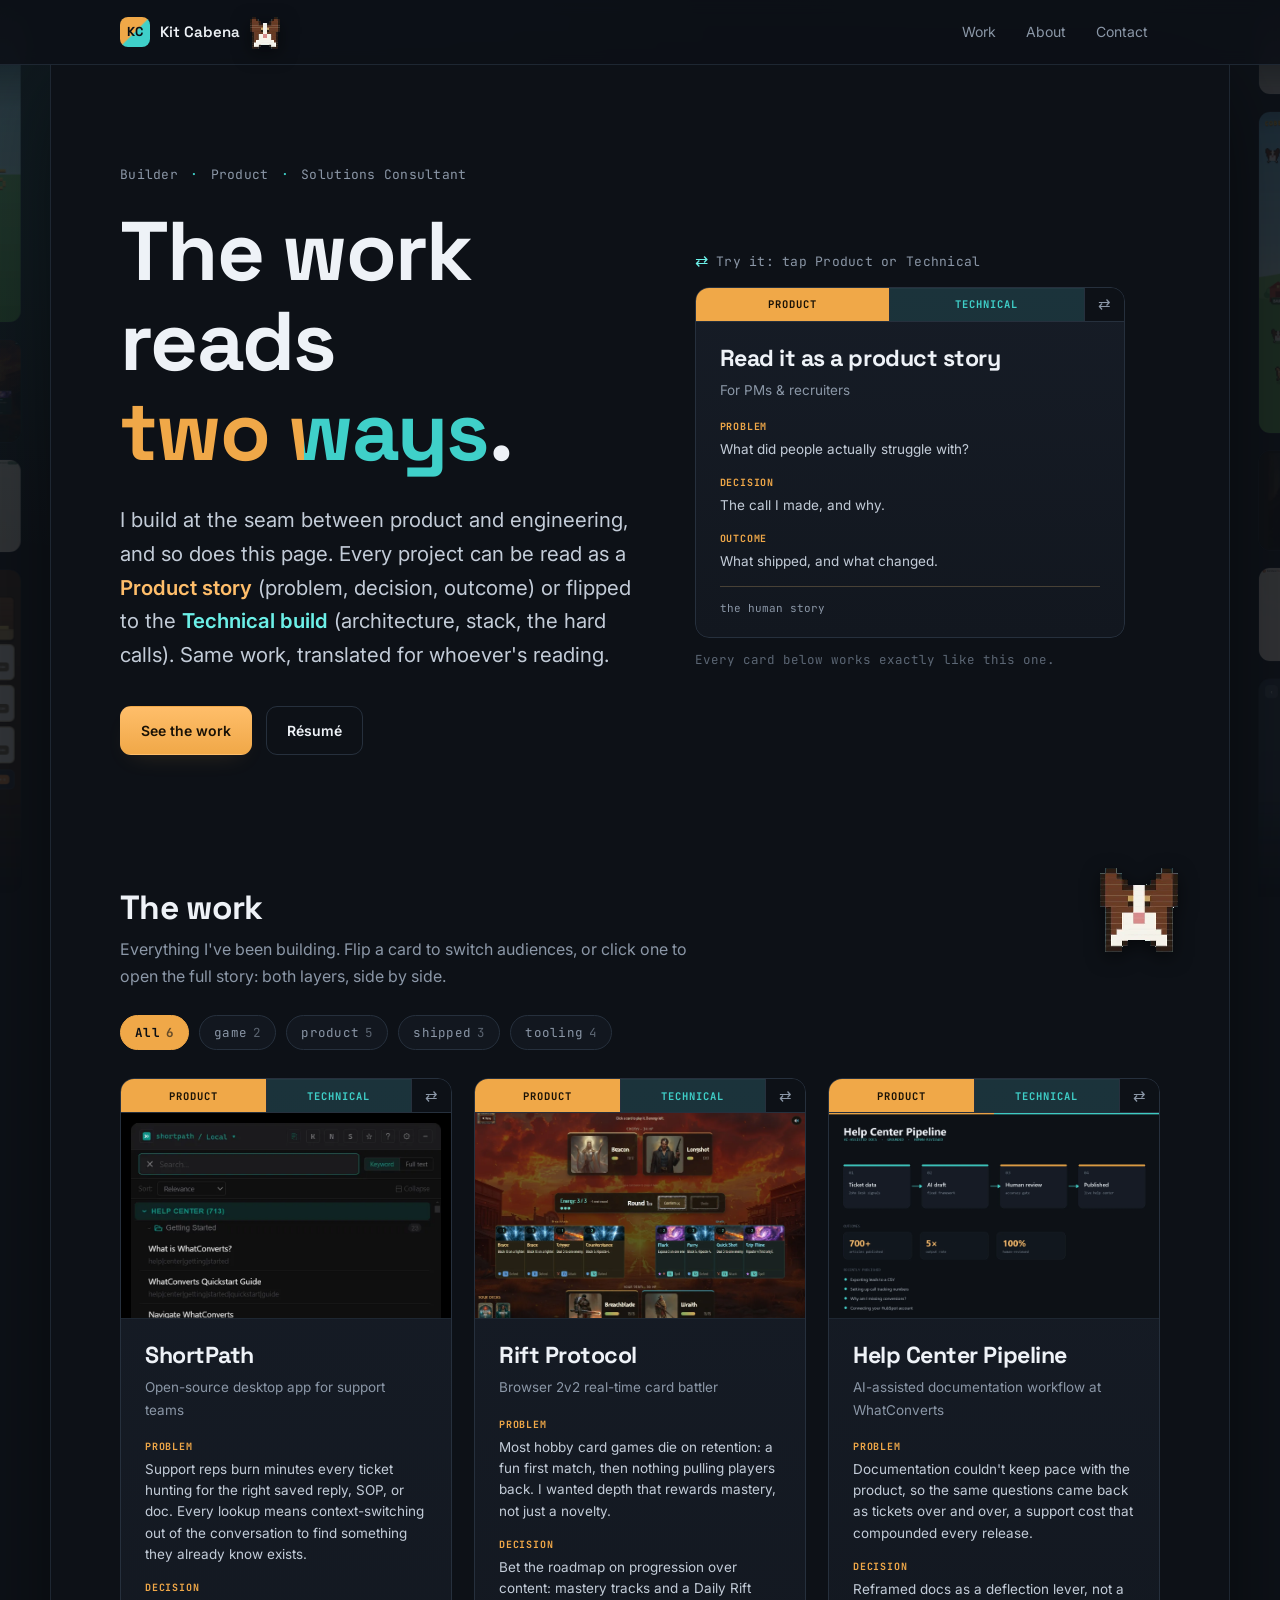
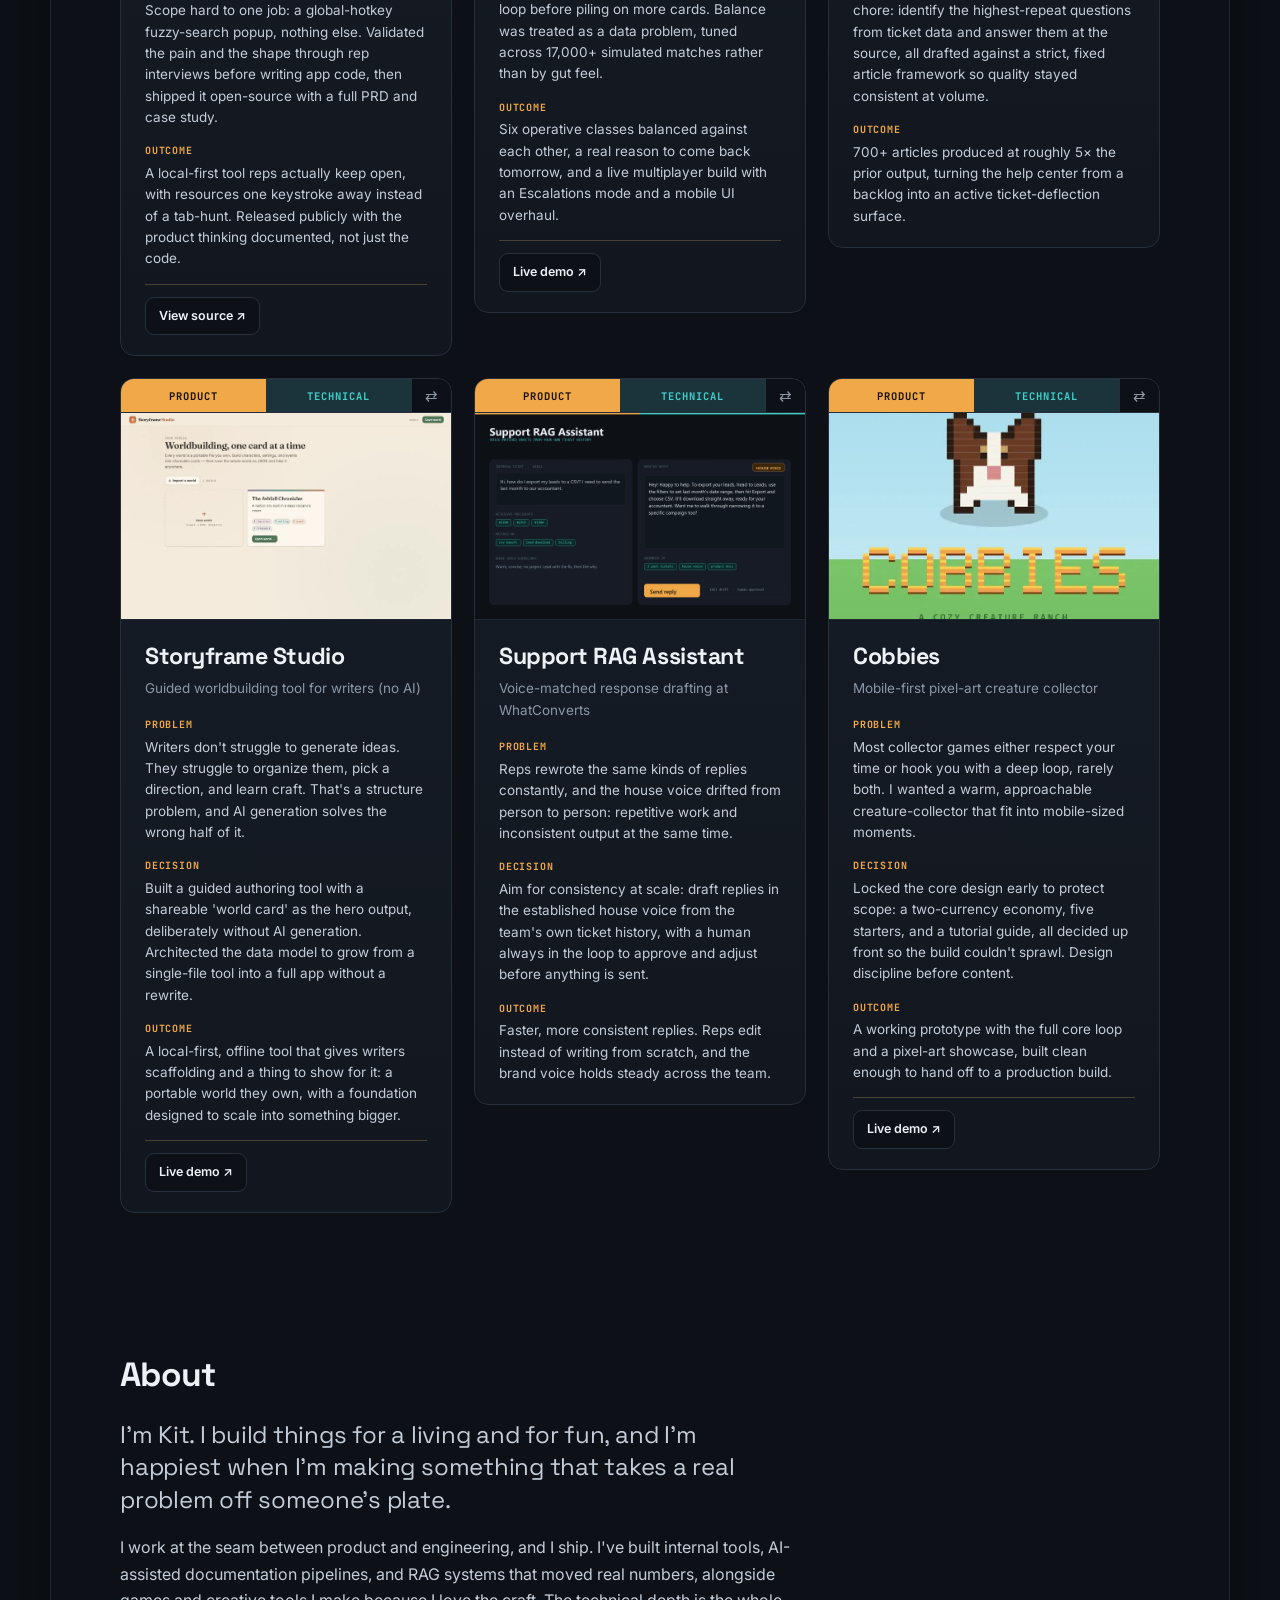
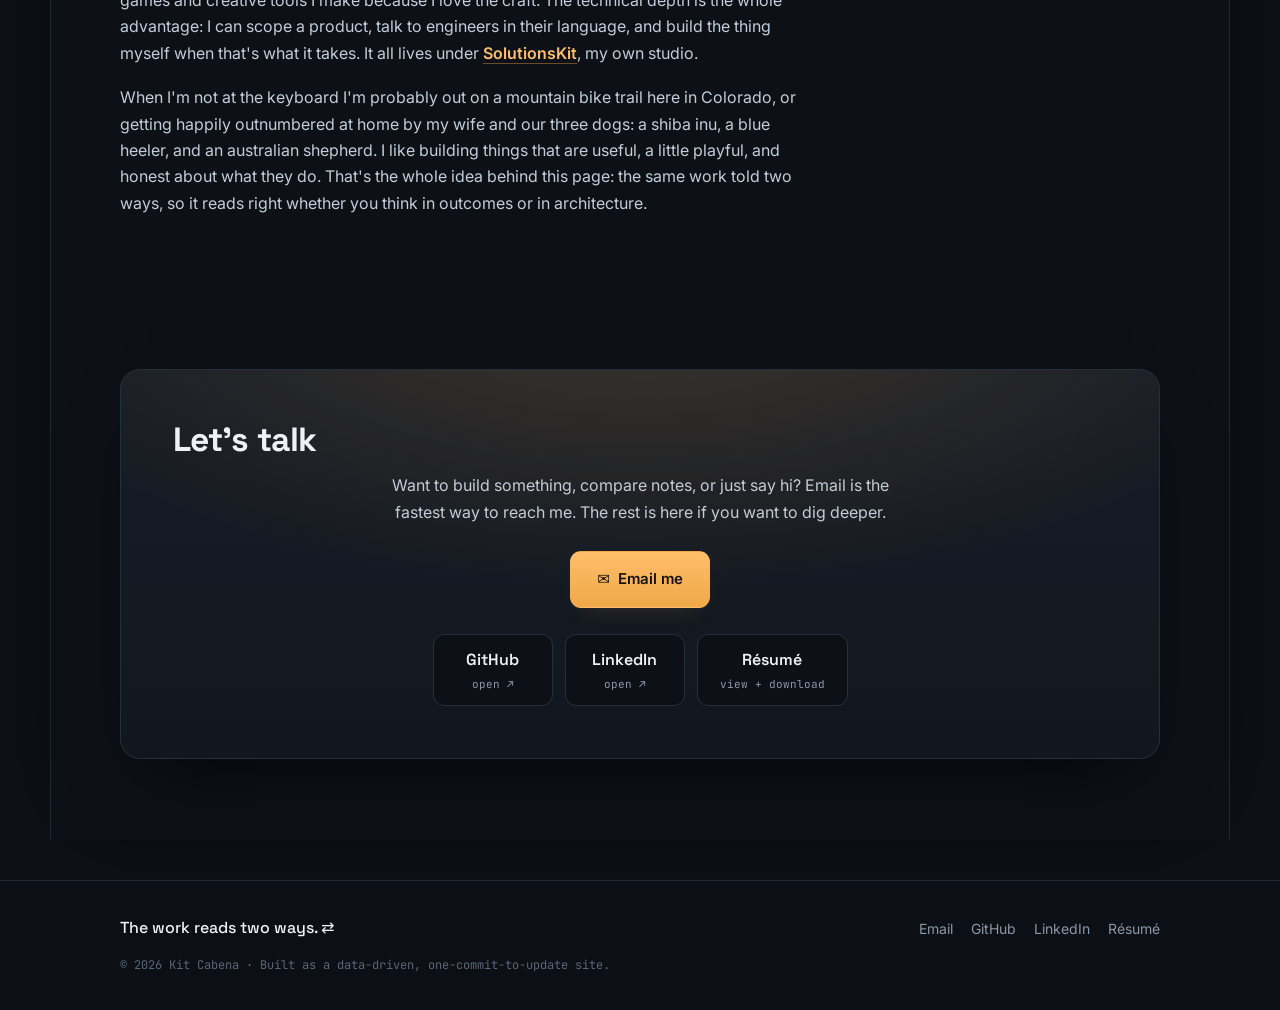
==== commit b46b99f8: "feat: top Product/Technical tab bar + page-turn slide, dog mascot, faster modals - Cards now have a " ====
--- a/index.html
+++ b/index.html
@@ -28,7 +28,7 @@
   <link rel="preconnect" href="https://fonts.gstatic.com" crossorigin />
   <link href="https://fonts.googleapis.com/css2?family=Space+Grotesk:wght@400;500;600;700&family=Inter:wght@400;500;600;700&family=JetBrains+Mono:wght@400;500;700&display=swap" rel="stylesheet" />
 
-  <link rel="stylesheet" href="src/styles.css?v=8" />
+  <link rel="stylesheet" href="src/styles.css?v=9" />
 </head>
 <body>
   <a class="skip-link" href="#work">Skip to work</a>
@@ -39,6 +39,7 @@
       <a class="logo" href="#top" aria-label="Kit Cabena, home">
         <span class="logo-mark" aria-hidden="true">KC</span>
         <span class="logo-text">Kit Cabena</span>
+        <img class="peek-dog peek-dog--logo" src="assets/dog.webp" alt="" aria-hidden="true" />
       </a>
       <nav class="nav" aria-label="Primary">
         <a href="#work">Work</a>
@@ -76,12 +77,16 @@
 
       <!-- Interactive tutorial: a real flip card you can try right here -->
       <div class="hero-demo">
-        <p class="hero-demo-label"><span class="flip-glyph" aria-hidden="true">⇄</span> Try it: flip this card</p>
-        <div class="card demo-card" tabindex="0" role="button" aria-label="Example card. Activate to flip between the product and technical reading.">
+        <p class="hero-demo-label"><span class="flip-glyph" aria-hidden="true">⇄</span> Try it: tap Product or Technical</p>
+        <div class="card demo-card" tabindex="0" role="button" aria-label="Example card. Activate to switch between the product and technical reading.">
           <div class="card-inner">
             <div class="face face--product">
+              <div class="card-tabs">
+                <button class="tab tab--product is-active" type="button" data-face="product">Product</button>
+                <button class="tab tab--tech" type="button" data-face="tech">Technical</button>
+                <button class="tab-flip" type="button" data-flip aria-label="Switch reading"><span aria-hidden="true">⇄</span></button>
+              </div>
               <div class="body">
-                <span class="kicker">Product</span>
                 <h3>Read it as a product story</h3>
                 <p class="role">For PMs &amp; recruiters</p>
                 <div class="pdo">
@@ -89,23 +94,21 @@
                   <p class="pdo-row"><b>Decision</b>The call I made, and why.</p>
                   <p class="pdo-row"><b>Outcome</b>What shipped, and what changed.</p>
                 </div>
-                <div class="face-foot">
-                  <span class="demo-hint">the human story</span>
-                  <button class="flip-btn" type="button" data-flip aria-label="Flip to the technical view"><span class="g" aria-hidden="true">⇄</span> Technical</button>
-                </div>
+                <div class="face-foot"><span class="demo-hint">the human story</span></div>
               </div>
             </div>
             <div class="face face--tech">
+              <div class="card-tabs">
+                <button class="tab tab--product" type="button" data-face="product">Product</button>
+                <button class="tab tab--tech is-active" type="button" data-face="tech">Technical</button>
+                <button class="tab-flip" type="button" data-flip aria-label="Switch reading"><span aria-hidden="true">⇄</span></button>
+              </div>
               <div class="body">
-                <span class="kicker">// technical build</span>
                 <h3>read it as a technical build</h3>
                 <div><div class="tech-label">architecture</div><p class="tech-block">How the system is put together, and where the interesting seams are.</p></div>
                 <div><div class="tech-label">stack</div><div class="stackline"><span class="chip">the real tools</span><span class="chip">no filler</span></div></div>
                 <div><div class="tech-label">hard calls</div><p class="calls">The tradeoffs I owned to actually ship it.</p></div>
-                <div class="face-foot">
-                  <span class="demo-hint">for engineers</span>
-                  <button class="flip-btn" type="button" data-flip aria-label="Flip to the product view"><span class="g" aria-hidden="true">⇄</span> Product</button>
-                </div>
+                <div class="face-foot"><span class="demo-hint">for engineers</span></div>
               </div>
             </div>
           </div>
@@ -116,8 +119,9 @@
 
     <!-- ── Selected work ────────────────────────────────────────────────── -->
     <section class="work wrap" id="work" aria-labelledby="work-heading">
+      <img class="peek-dog peek-dog--work" src="assets/dog.webp" alt="" aria-hidden="true" />
       <div class="section-head">
-        <h2 id="work-heading" class="section-title">The work <span class="critter critter--cyan" aria-hidden="true"><svg class="critter-svg" viewBox="0 0 40 40" width="30" height="30"><rect x="8" y="5" width="7" height="10" rx="2.5" fill="currentColor"/><rect x="25" y="5" width="7" height="10" rx="2.5" fill="currentColor"/><rect x="5" y="10" width="30" height="25" rx="11" fill="currentColor"/><g class="critter-eyes"><circle cx="15" cy="21" r="3.4" fill="#0a0e14"/><circle cx="25" cy="21" r="3.4" fill="#0a0e14"/><circle cx="16.2" cy="19.8" r="1.1" fill="#fff"/><circle cx="26.2" cy="19.8" r="1.1" fill="#fff"/></g><circle cx="10.5" cy="26.5" r="2.2" fill="#ff9db0" opacity="0.75"/><circle cx="29.5" cy="26.5" r="2.2" fill="#ff9db0" opacity="0.75"/><path d="M17.5 27.5 q2.5 2.2 5 0" stroke="#0a0e14" stroke-width="1.5" fill="none" stroke-linecap="round"/></svg></span></h2>
+        <h2 id="work-heading" class="section-title">The work</h2>
         <p class="section-sub">
           Everything I've been building. Flip a card to switch audiences, or click one to open the full story: both layers, side by side.
         </p>
@@ -136,7 +140,7 @@
     <!-- ── About ────────────────────────────────────────────────────────── -->
     <section class="about wrap" id="about" aria-labelledby="about-heading">
       <div class="section-head">
-        <h2 id="about-heading" class="section-title">About <span class="critter critter--amber" aria-hidden="true"><svg class="critter-svg" viewBox="0 0 40 40" width="30" height="30"><rect x="8" y="5" width="7" height="10" rx="2.5" fill="currentColor"/><rect x="25" y="5" width="7" height="10" rx="2.5" fill="currentColor"/><rect x="5" y="10" width="30" height="25" rx="11" fill="currentColor"/><g class="critter-eyes"><circle cx="15" cy="21" r="3.4" fill="#0a0e14"/><circle cx="25" cy="21" r="3.4" fill="#0a0e14"/><circle cx="16.2" cy="19.8" r="1.1" fill="#fff"/><circle cx="26.2" cy="19.8" r="1.1" fill="#fff"/></g><circle cx="10.5" cy="26.5" r="2.2" fill="#ff9db0" opacity="0.75"/><circle cx="29.5" cy="26.5" r="2.2" fill="#ff9db0" opacity="0.75"/><path d="M17.5 27.5 q2.5 2.2 5 0" stroke="#0a0e14" stroke-width="1.5" fill="none" stroke-linecap="round"/></svg></span></h2>
+        <h2 id="about-heading" class="section-title">About</h2>
       </div>
       <div class="about-body">
         <p class="about-lede">
@@ -144,14 +148,14 @@
           making something that takes a real problem off someone's plate.
         </p>
         <p>
-          I came up through the support-engineering trenches, which turns out to be the
-          best seat in the house for learning what's actually worth building. I got tired
-          of filing the same problems as tickets, so I started shipping the fixes myself:
-          internal tools, documentation pipelines, RAG assistants. That builder habit never
-          switched off. These days it's products and tools during the day, and games and
-          little creative worlds on nights and weekends. I run
+          I work at the seam between product and engineering, and I ship. I've built
+          internal tools, AI-assisted documentation pipelines, and RAG systems that moved
+          real numbers, alongside games and creative tools I make because I love the craft.
+          The technical depth is the whole advantage: I can scope a product, talk to
+          engineers in their language, and build the thing myself when that's what it takes.
+          It all lives under
           <a class="inline-link" href="https://www.linkedin.com/company/solutionskit/" target="_blank" rel="noopener noreferrer">SolutionsKit</a>,
-          my own studio, as the home for all of it.
+          my own studio.
         </p>
         <p>
           When I'm not at the keyboard I'm probably out on a mountain bike trail here in
@@ -167,7 +171,7 @@
     <!-- ── Contact ──────────────────────────────────────────────────────── -->
     <section class="contact wrap" id="contact" aria-labelledby="contact-heading">
       <div class="contact-card">
-        <h2 id="contact-heading" class="section-title">Let's talk <span class="critter critter--cyan" aria-hidden="true"><svg class="critter-svg" viewBox="0 0 40 40" width="30" height="30"><rect x="8" y="5" width="7" height="10" rx="2.5" fill="currentColor"/><rect x="25" y="5" width="7" height="10" rx="2.5" fill="currentColor"/><rect x="5" y="10" width="30" height="25" rx="11" fill="currentColor"/><g class="critter-eyes"><circle cx="15" cy="21" r="3.4" fill="#0a0e14"/><circle cx="25" cy="21" r="3.4" fill="#0a0e14"/><circle cx="16.2" cy="19.8" r="1.1" fill="#fff"/><circle cx="26.2" cy="19.8" r="1.1" fill="#fff"/></g><circle cx="10.5" cy="26.5" r="2.2" fill="#ff9db0" opacity="0.75"/><circle cx="29.5" cy="26.5" r="2.2" fill="#ff9db0" opacity="0.75"/><path d="M17.5 27.5 q2.5 2.2 5 0" stroke="#0a0e14" stroke-width="1.5" fill="none" stroke-linecap="round"/></svg></span></h2>
+        <h2 id="contact-heading" class="section-title">Let's talk</h2>
         <p class="contact-lede">
           Want to build something, compare notes, or just say hi? Email is the fastest way
           to reach me. The rest is here if you want to dig deeper.
@@ -221,6 +225,6 @@
     </div>
   </div>
 
-  <script type="module" src="src/app.js?v=6"></script>
+  <script type="module" src="src/app.js?v=9"></script>
 </body>
 </html>
--- a/src/styles.css
+++ b/src/styles.css
@@ -127,31 +127,31 @@
 .demo-card { width: 100%; max-width: 430px; }
 .demo-card .demo-hint { font-family: var(--font-mono); font-size: 11px; color: var(--fog-500); }
 
-/* ── Cute critters + playful motion ────────────────────────────────────── */
-.critter { display: inline-flex; align-items: center; }
-.critter--cyan { color: var(--tech); }
-.critter--amber { color: var(--product); }
-.critter-svg { animation: critter-bob 2.6s ease-in-out infinite; transform-origin: 50% 100%; }
-.critter--amber .critter-svg { animation-delay: 0.7s; }
-.critter-eyes { animation: critter-blink 5s step-end infinite; transform-box: fill-box; transform-origin: 50% 50%; }
-.critter--amber .critter-eyes { animation-delay: 1.4s; }
-@keyframes critter-bob { 0%, 100% { transform: translateY(0) rotate(0deg); } 50% { transform: translateY(-5px) rotate(-4deg); } }
-@keyframes critter-blink { 0%, 93%, 100% { transform: scaleY(1); } 96% { transform: scaleY(0.12); } }
-
-/* gentle float on the interactive demo card; pauses when you reach to click it */
+/* ── Playful motion + Cobbies dog mascot ───────────────────────────────── */
 .demo-card { animation: demo-float 5.5s ease-in-out infinite; }
 .demo-card:hover, .demo-card:focus-visible { animation-play-state: paused; }
 @keyframes demo-float { 0%, 100% { transform: translateY(0); } 50% { transform: translateY(-6px); } }
 
-/* logo mark gives a little wag on hover */
+.logo { position: relative; }
 .logo:hover .logo-mark { animation: logo-wiggle 0.5s ease; }
 @keyframes logo-wiggle { 0%, 100% { transform: rotate(0deg); } 25% { transform: rotate(-9deg); } 75% { transform: rotate(9deg); } }
 
-/* keep it smooth: pause all decorative motion while a modal is open */
+.work { position: relative; }
+.peek-dog {
+  position: absolute; pointer-events: none; z-index: 4; height: auto;
+  image-rendering: pixelated;
+  filter: drop-shadow(0 5px 9px rgba(0, 0, 0, 0.5));
+  animation: dog-bob 3.2s ease-in-out infinite;
+}
+.peek-dog--logo { width: 30px; left: 100%; margin-left: 10px; bottom: -2px; }
+.peek-dog--work { width: 78px; top: 50px; right: 22px; animation-duration: 3.8s; }
+@keyframes dog-bob { 0%, 100% { transform: translateY(0) rotate(0deg); } 50% { transform: translateY(-6px) rotate(-3deg); } }
+@media (max-width: 640px) { .peek-dog--logo, .peek-dog--work { display: none; } }
+
+/* keep it smooth: pause decorative motion while a modal is open */
 body.modal-open .showcase-track,
-body.modal-open .critter-svg,
-body.modal-open .critter-eyes,
-body.modal-open .demo-card { animation-play-state: paused; }
+body.modal-open .demo-card,
+body.modal-open .peek-dog { animation-play-state: paused; }
 
 /* accessible focus — visible for keyboard users */
 :focus-visible {
@@ -311,28 +311,49 @@
  * =========================================================================== */
 .card {
   position: relative;
-  perspective: 1600px;
   cursor: pointer;
 }
-/* Faces are grid-stacked into a single cell, so the card auto-sizes to the
-   taller face — no fixed aspect ratio, no clipped content on hover. */
+/* Faces are grid-stacked into one cell (card auto-sizes to the taller face);
+   the top bar "turns the page" by sliding one face out and the other in. */
 .card-inner {
   position: relative;
   display: grid;
-  transform-style: preserve-3d;
-  transition: transform 0.7s var(--flip-ease);
-}
-.card.flipped .card-inner { transform: rotateY(180deg); }
-
+  overflow: hidden;
+  border-radius: var(--radius);
+}
 .face {
   grid-area: 1 / 1;
-  backface-visibility: hidden; -webkit-backface-visibility: hidden;
   border-radius: var(--radius); overflow: hidden;
   border: 1px solid var(--hair);
   display: flex; flex-direction: column;
   box-shadow: var(--shadow-card);
   min-height: 0;
-}
+  transition: transform 0.55s var(--flip-ease);
+}
+.face--product { transform: translateX(0);    z-index: 2; }
+.face--tech    { transform: translateX(101%); z-index: 1; }
+.card.flipped .face--product { transform: translateX(-101%); z-index: 1; }
+.card.flipped .face--tech    { transform: translateX(0);     z-index: 2; }
+
+/* top control bar: Product | Technical | flip */
+.card-tabs { display: flex; align-items: stretch; height: 34px; flex: none; border-bottom: 1px solid var(--hair); }
+.tab {
+  flex: 1; border: 0; cursor: pointer; padding: 0;
+  font-family: var(--font-mono); font-size: 10.5px; font-weight: 700;
+  letter-spacing: 0.1em; text-transform: uppercase;
+  transition: background 0.2s var(--ease), color 0.2s var(--ease), filter 0.2s var(--ease);
+}
+.tab--product { color: var(--product); background: color-mix(in srgb, var(--product) 13%, transparent); border-right: 1px solid var(--hair); }
+.tab--tech    { color: var(--tech);    background: color-mix(in srgb, var(--tech) 13%, transparent); }
+.tab--product.is-active { background: var(--product); color: #1a1206; }
+.tab--tech.is-active    { background: var(--tech);    color: #06201e; }
+.tab:not(.is-active):hover { filter: brightness(1.5); }
+.tab-flip {
+  flex: none; width: 40px; border: 0; border-left: 1px solid var(--hair);
+  background: var(--ink-850); color: var(--fog-500); cursor: pointer; font-size: 15px;
+  transition: color 0.2s var(--ease), background 0.2s var(--ease);
+}
+.tab-flip:hover { color: var(--fog-100); background: var(--surface); }
 
 /* --- Product face: warm, amber, human --- */
 .face--product {
@@ -368,7 +389,6 @@
 
 /* --- Technical face: cool, cyan, mono --- */
 .face--tech {
-  transform: rotateY(180deg);
   background:
     linear-gradient(180deg, #0b1418 0%, #0a1013 100%);
   font-family: var(--font-mono);
@@ -559,8 +579,6 @@
     animation-iteration-count: 1 !important;
     transition-duration: 0.001ms !important;
   }
-  .card-inner { transition: none; }
-  .card.flipped .card-inner { transform: rotateY(180deg); }
   .reveal { opacity: 1; transform: none; }
   .pulse { box-shadow: 0 0 0 3px var(--tech-glow); }
 }
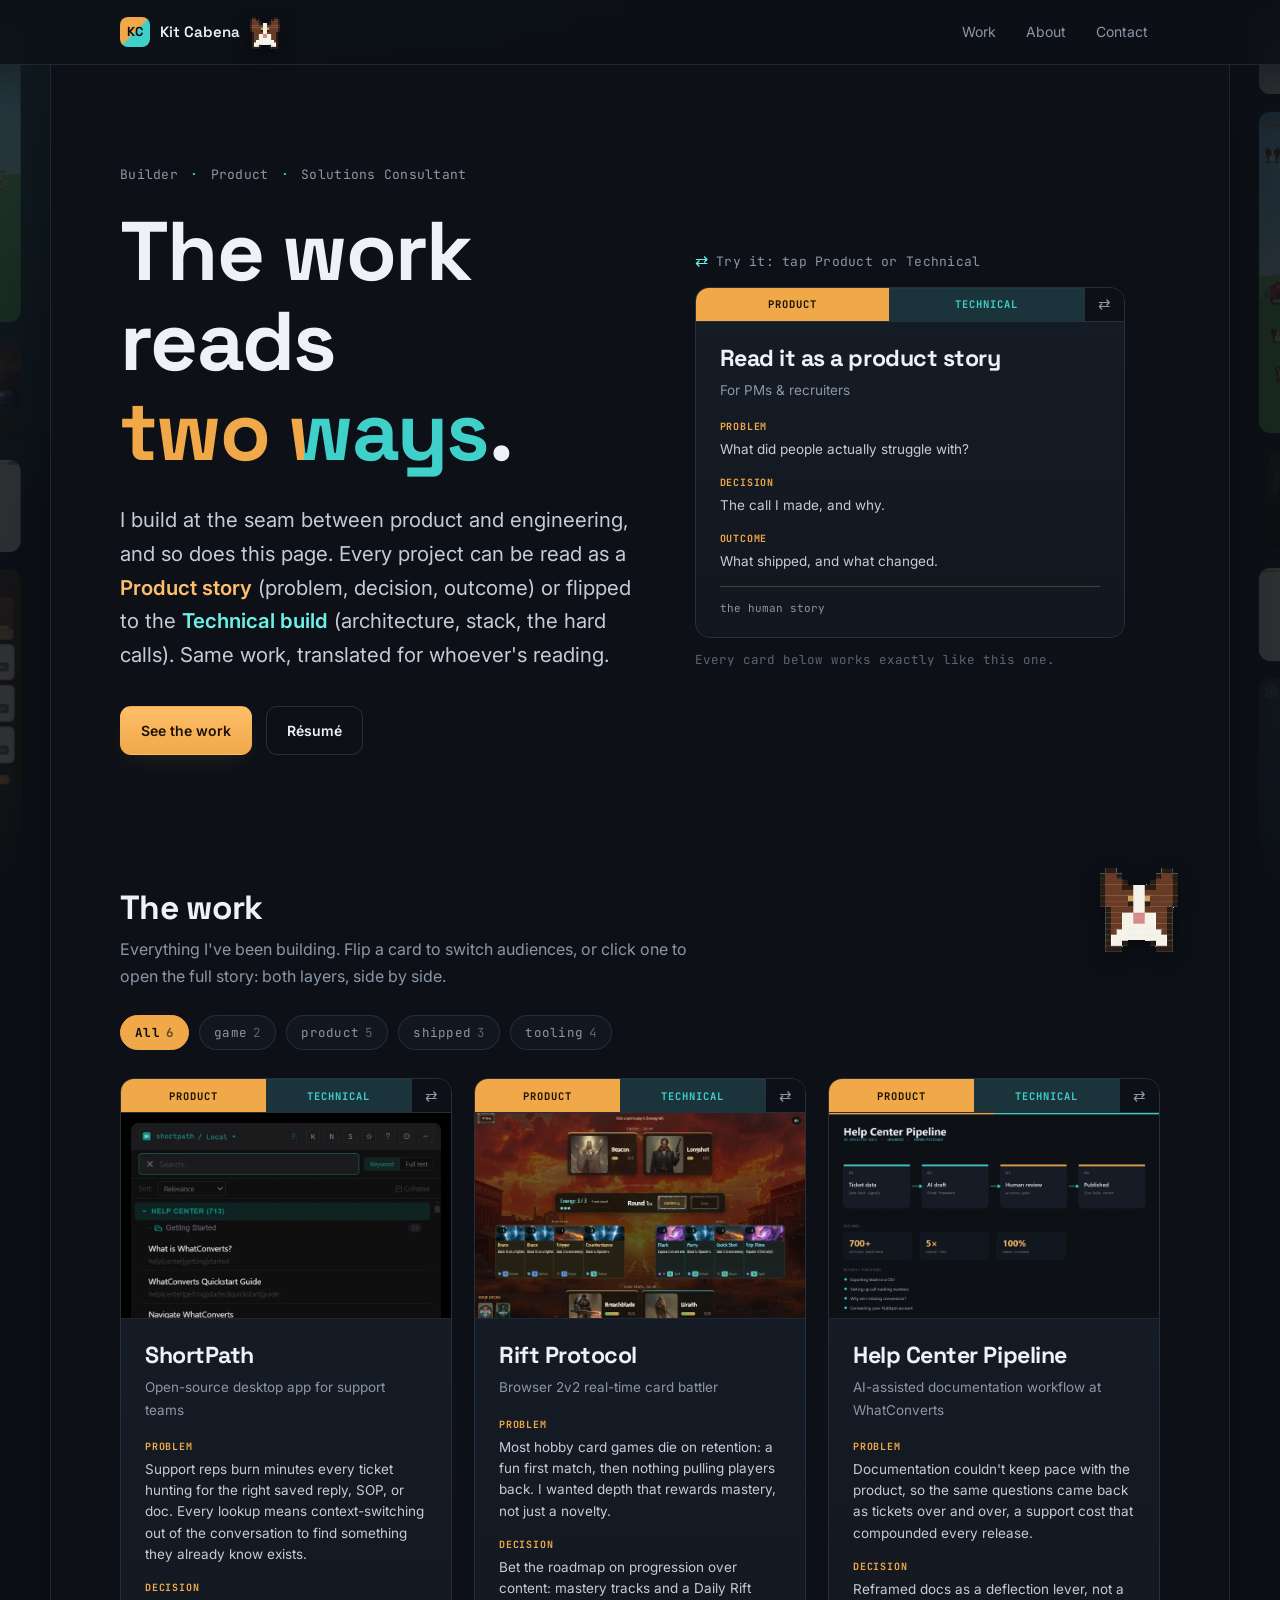
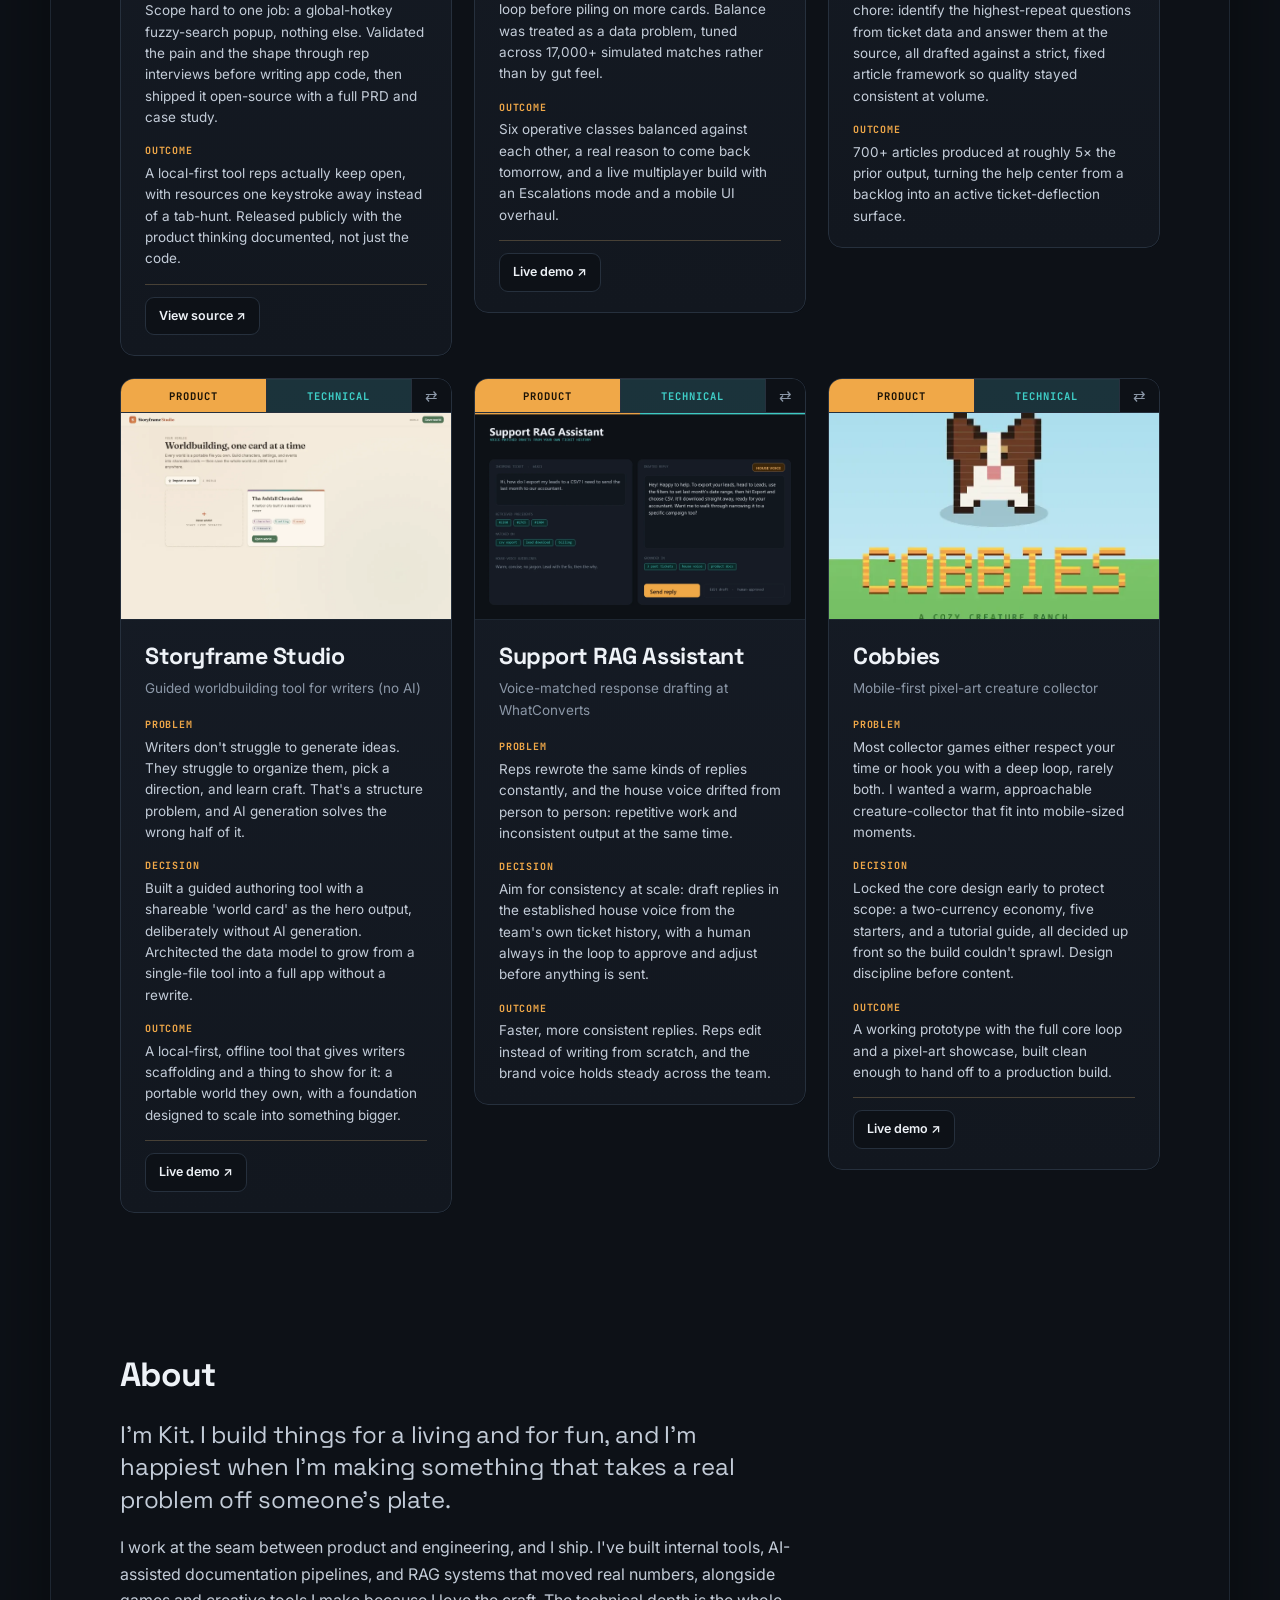
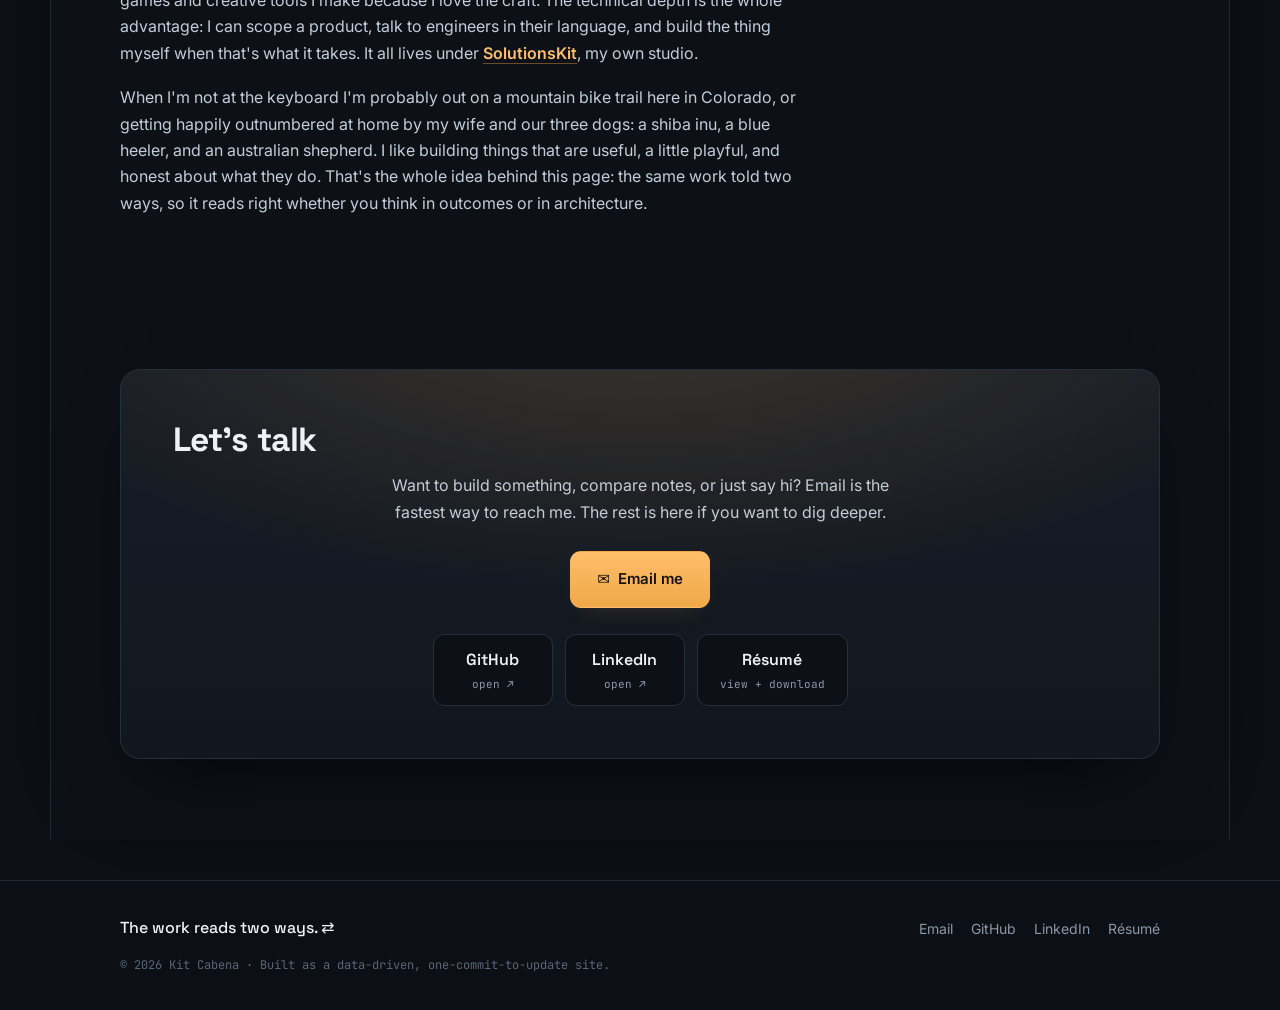
==== commit 1d6199fc: "feat: playable demo embeds, ShortPath case study, cursor tilt, page-turn shadow - Live-demo projects" ====
--- a/index.html
+++ b/index.html
@@ -28,7 +28,7 @@
   <link rel="preconnect" href="https://fonts.gstatic.com" crossorigin />
   <link href="https://fonts.googleapis.com/css2?family=Space+Grotesk:wght@400;500;600;700&family=Inter:wght@400;500;600;700&family=JetBrains+Mono:wght@400;500;700&display=swap" rel="stylesheet" />
 
-  <link rel="stylesheet" href="src/styles.css?v=9" />
+  <link rel="stylesheet" href="src/styles.css?v=10" />
 </head>
 <body>
   <a class="skip-link" href="#work">Skip to work</a>
@@ -225,6 +225,6 @@
     </div>
   </div>
 
-  <script type="module" src="src/app.js?v=9"></script>
+  <script type="module" src="src/app.js?v=10"></script>
 </body>
 </html>
--- a/src/styles.css
+++ b/src/styles.css
@@ -299,7 +299,9 @@
 .grid-empty { text-align: center; color: var(--fog-500); padding: 40px 0; font-family: var(--font-mono); }
 
 /* item wrapper handles filter show/hide animation */
-.card-item { transition: opacity 0.3s var(--ease), transform 0.3s var(--ease); }
+.card-item { transition: opacity 0.3s var(--ease), transform 0.3s var(--ease); perspective: 900px; }
+/* cursor-reactive tilt (JS sets the transform on hover) */
+.grid .card { transition: transform 0.2s var(--ease); }
 .card-item.is-hidden { opacity: 0; transform: scale(0.94); pointer-events: none; position: absolute; width: 0; height: 0; overflow: hidden; }
 
 /* scroll reveal */
@@ -330,8 +332,8 @@
   min-height: 0;
   transition: transform 0.55s var(--flip-ease);
 }
-.face--product { transform: translateX(0);    z-index: 2; }
-.face--tech    { transform: translateX(101%); z-index: 1; }
+.face--product { transform: translateX(0);    z-index: 2; box-shadow: var(--shadow-card), 14px 0 26px -16px rgba(0, 0, 0, 0.6); }
+.face--tech    { transform: translateX(101%); z-index: 1; box-shadow: var(--shadow-card), -14px 0 26px -16px rgba(0, 0, 0, 0.6); }
 .card.flipped .face--product { transform: translateX(-101%); z-index: 1; }
 .card.flipped .face--tech    { transform: translateX(0);     z-index: 2; }
 
@@ -532,6 +534,31 @@
   background: #2a2f37; height: min(72vh, 900px); margin-top: 18px;
 }
 .resume-frame iframe { width: 100%; height: 100%; border: 0; display: block; }
+
+/* playable live-demo embed */
+.modal-play { padding: 0 clamp(20px, 4vw, 36px); margin-top: 6px; }
+.play-gate {
+  position: relative; width: 100%; aspect-ratio: 16 / 9; border: 1px solid var(--hair);
+  border-radius: var(--radius); overflow: hidden; cursor: pointer;
+  background-size: cover; background-position: top center; background-color: var(--ink-900);
+  display: flex; flex-direction: column; align-items: center; justify-content: center; gap: 12px;
+  color: var(--fog-100); text-align: center;
+}
+.play-gate::before { content: ""; position: absolute; inset: 0; background: rgba(6, 9, 13, 0.62); transition: background 0.2s var(--ease); }
+.play-gate:hover::before { background: rgba(6, 9, 13, 0.48); }
+.play-btn {
+  position: relative; width: 64px; height: 64px; border-radius: 50%; display: grid; place-items: center;
+  background: var(--product); color: #1a1206; font-size: 24px; padding-left: 5px;
+  box-shadow: 0 12px 30px -8px rgba(240, 168, 72, 0.5); transition: transform 0.18s var(--ease);
+}
+.play-gate:hover .play-btn { transform: scale(1.09); }
+.play-txt { position: relative; display: flex; flex-direction: column; gap: 2px; }
+.play-txt b { font-family: var(--font-display); font-weight: 600; font-size: 1.05rem; color: var(--fog-100); }
+.play-txt span { font-family: var(--font-mono); font-size: 12px; color: var(--fog-300); }
+.play-frame { position: relative; }
+.play-frame iframe { width: 100%; height: min(66vh, 560px); border: 1px solid var(--hair); border-radius: var(--radius); background: var(--ink-900); display: block; }
+.play-out { display: inline-block; margin-top: 8px; font-family: var(--font-mono); font-size: 12px; color: var(--fog-500); }
+.play-out:hover { color: var(--tech-bright); }
 
 .modal-body { padding: clamp(20px, 4vw, 36px); }
 .modal-eyebrow { font-family: var(--font-mono); font-size: 12px; color: var(--tech); text-transform: uppercase; letter-spacing: 0.06em; }
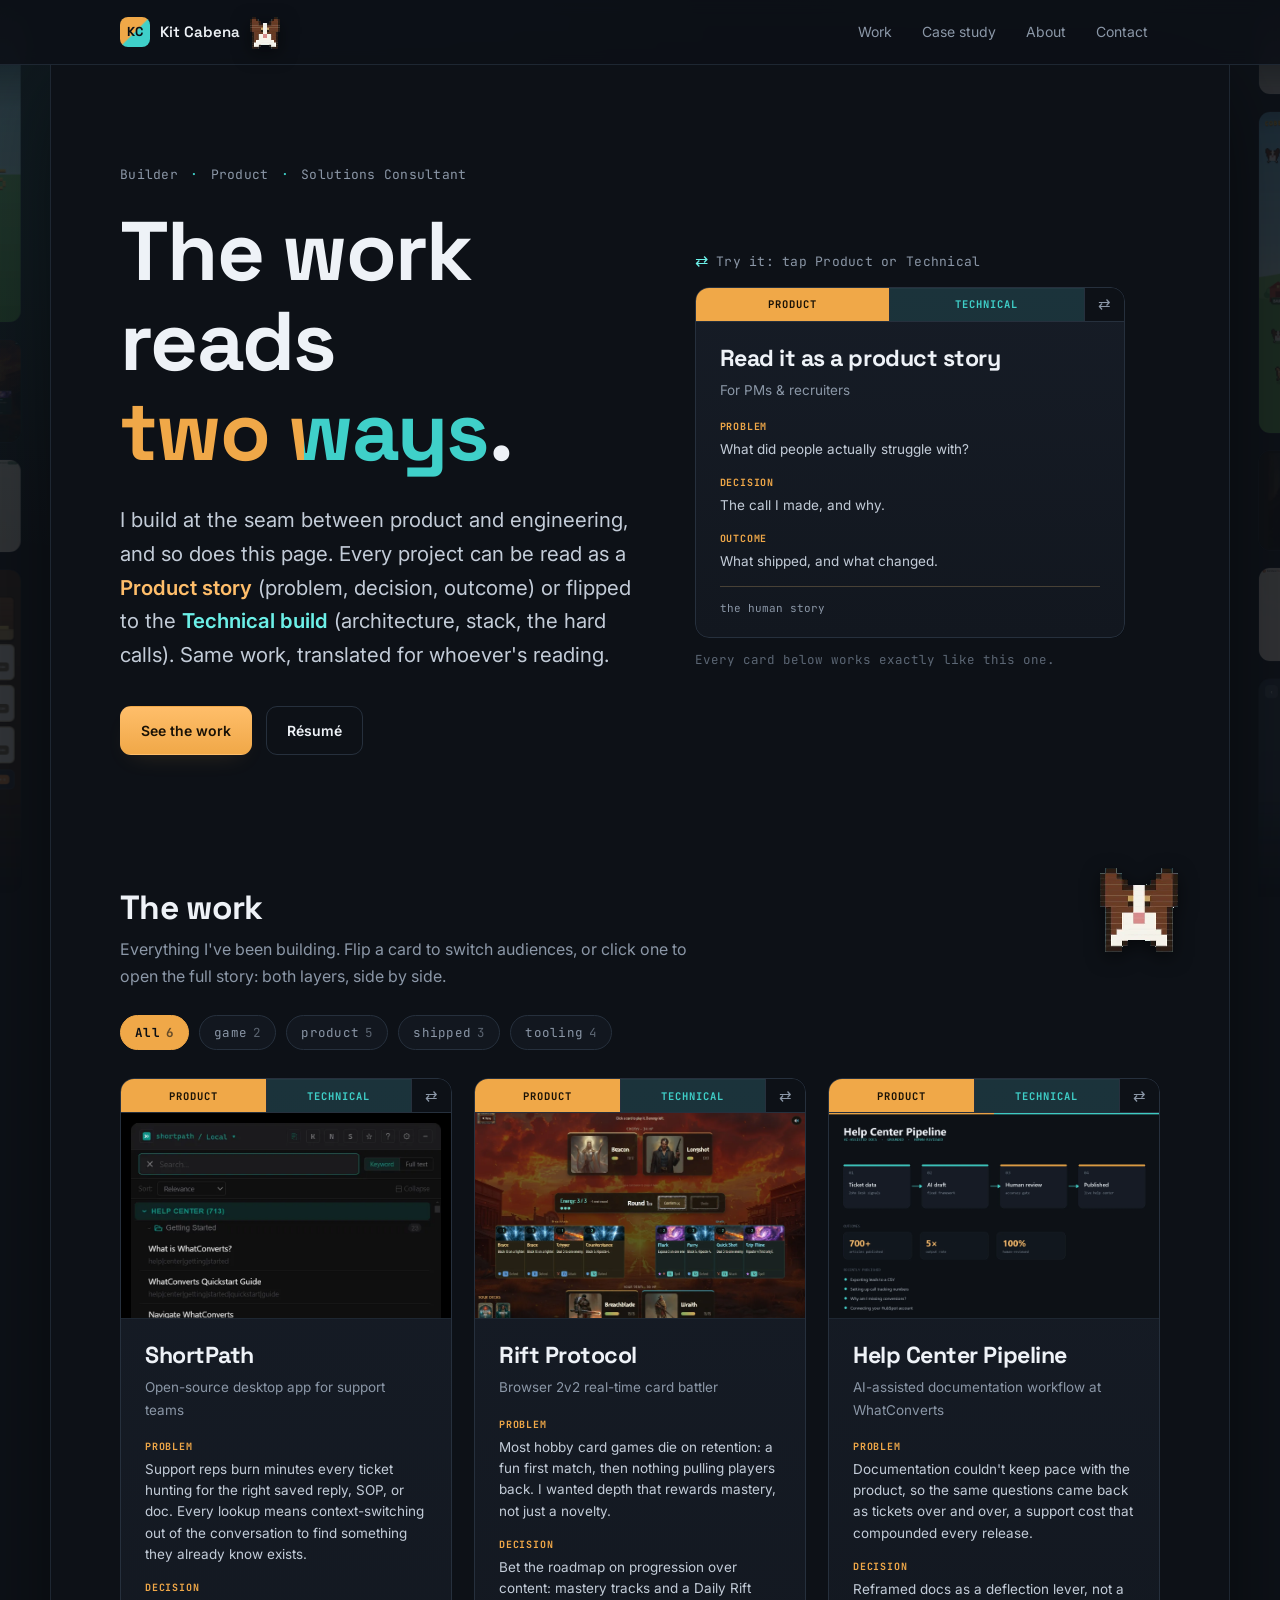
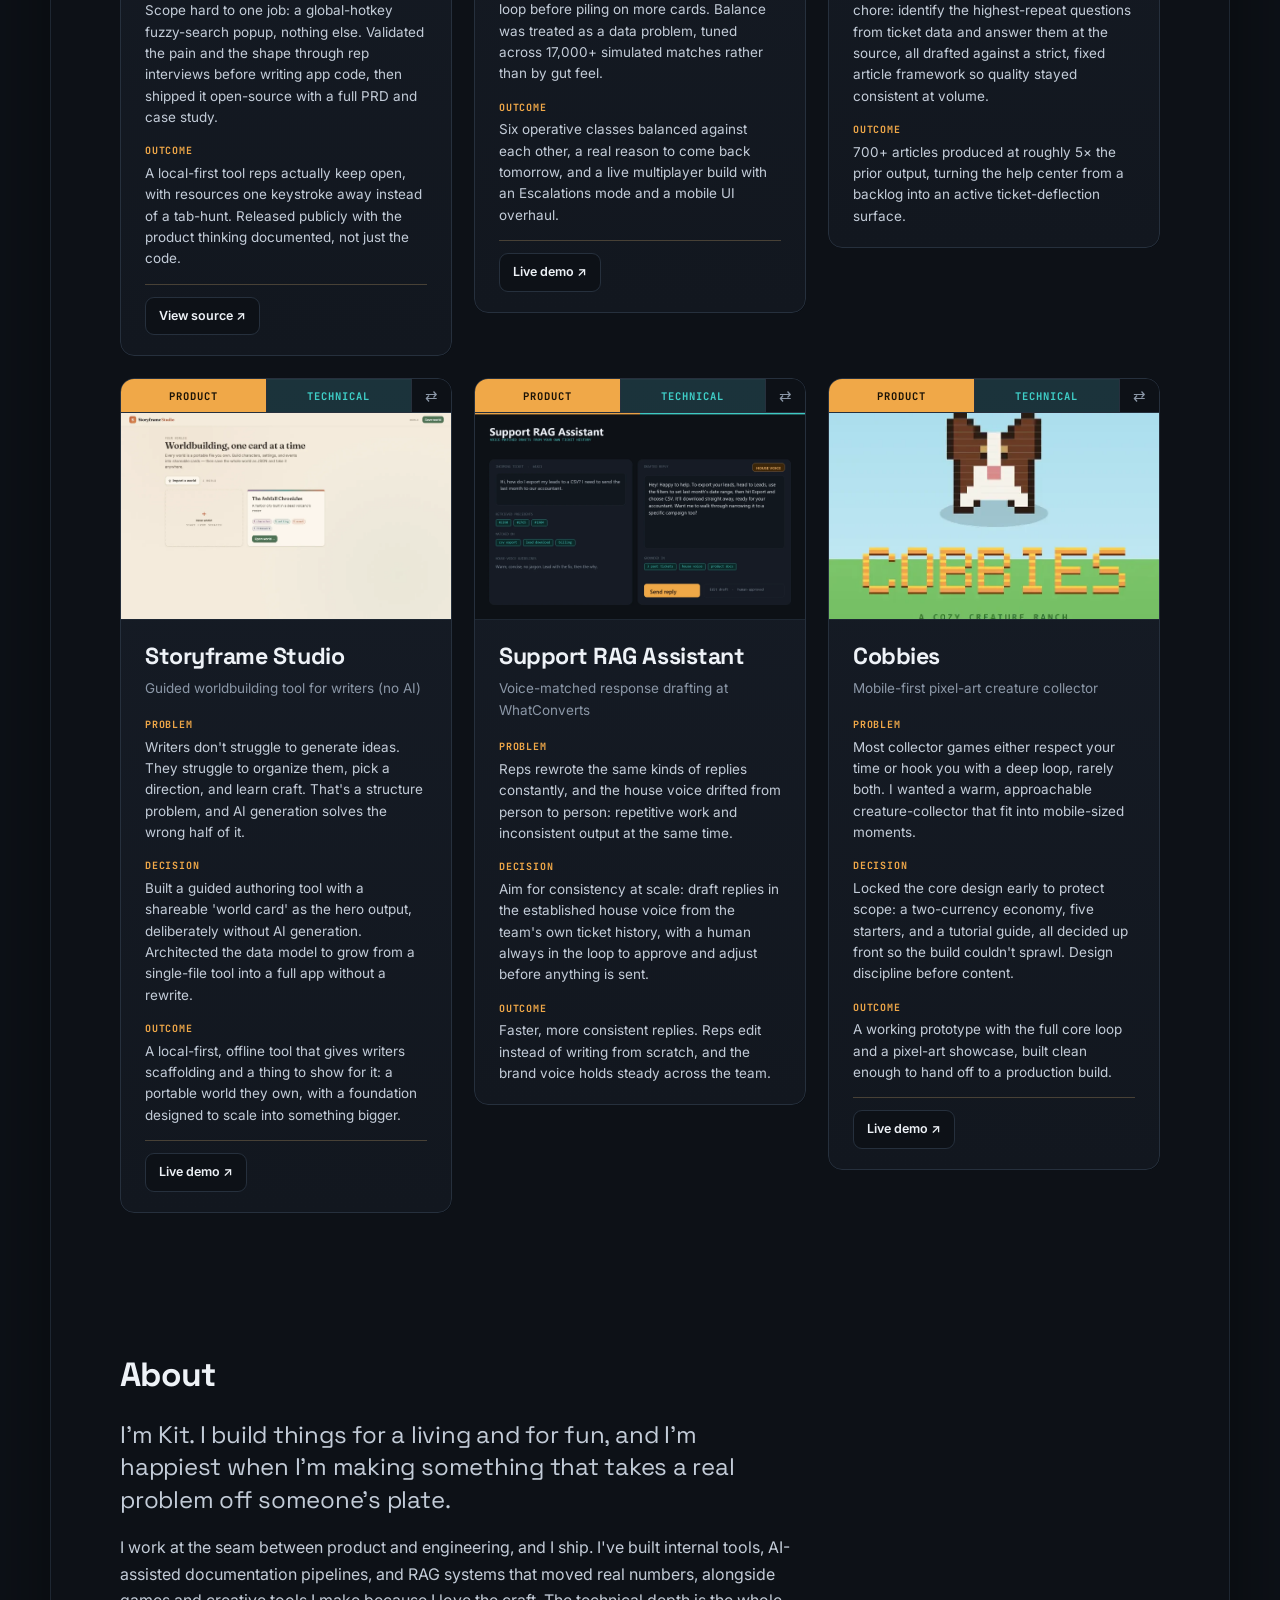
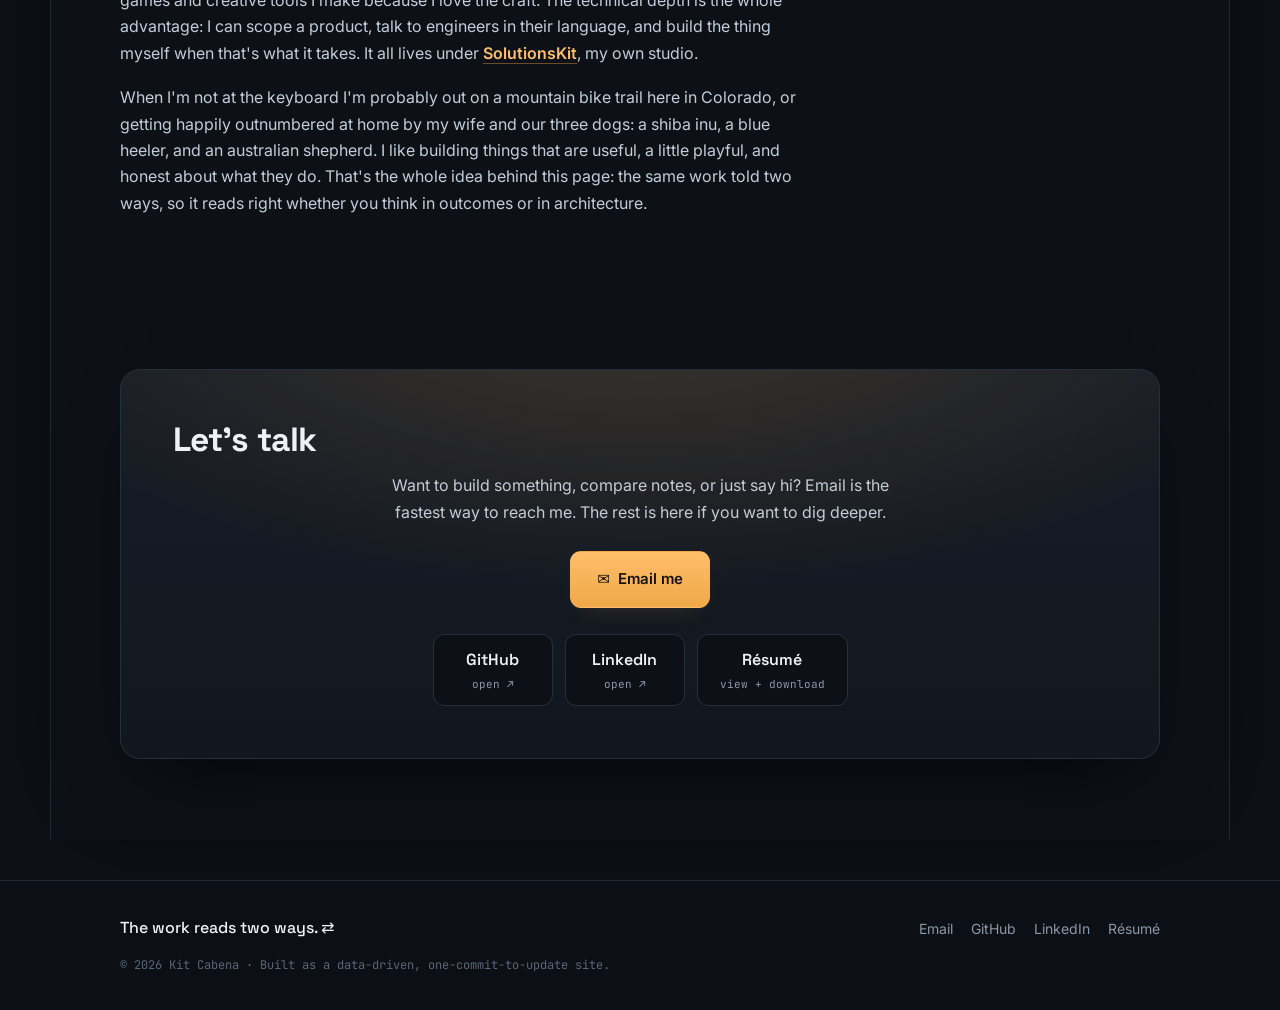
==== commit 7ce26c9d: "content: de-em-dash the ShortPath case study, add it to the nav - Removed every em dash from shortpa" ====
--- a/index.html
+++ b/index.html
@@ -43,6 +43,7 @@
       </a>
       <nav class="nav" aria-label="Primary">
         <a href="#work">Work</a>
+        <a href="shortpath.html">Case study</a>
         <a href="#about">About</a>
         <a href="#contact">Contact</a>
       </nav>
